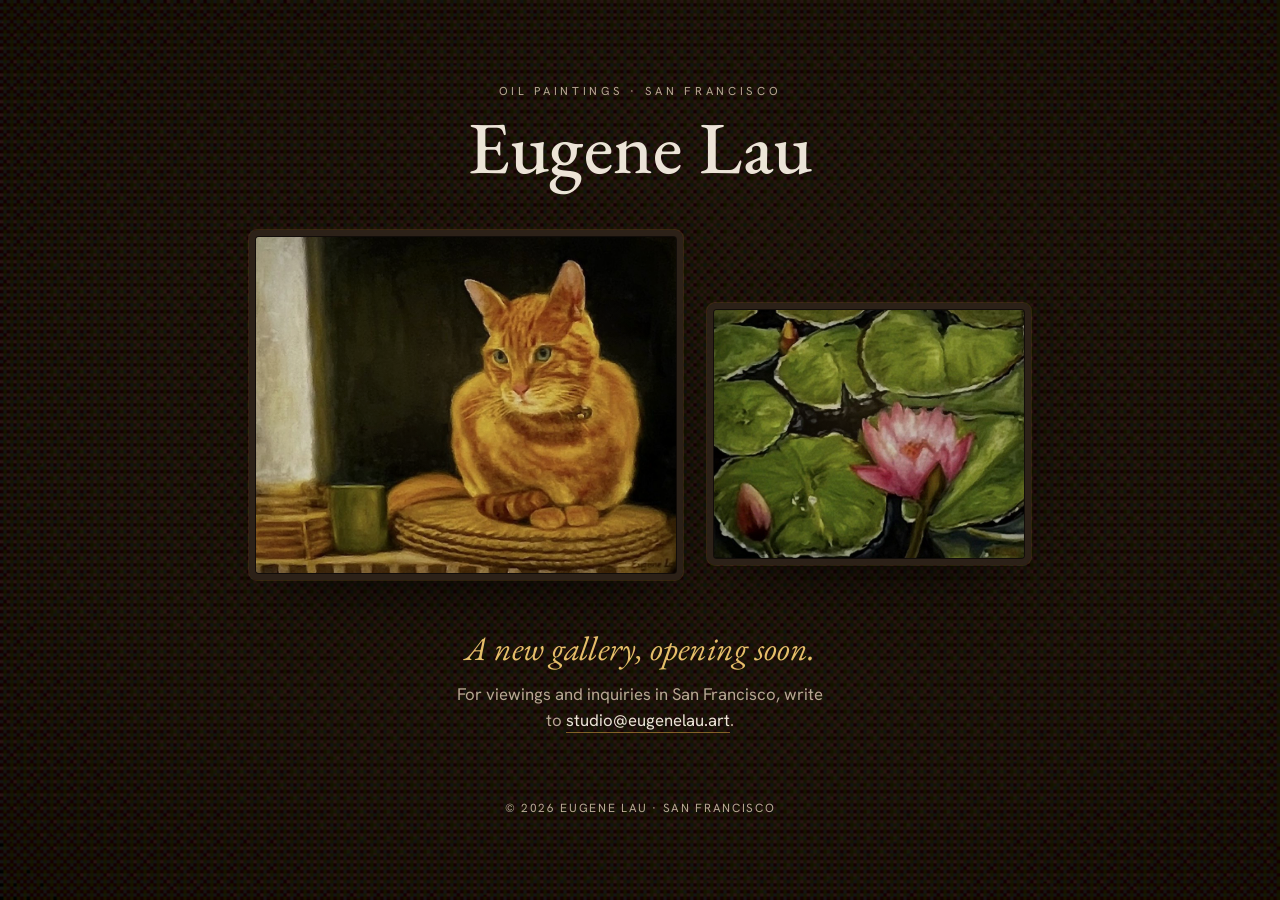
==== index.html @ 607cba22 "Coming soon: reactive dithered atmosphere background + brighter cat" ====
<!DOCTYPE html>
<html lang="en">
<head>
<meta charset="UTF-8" />
<meta name="viewport" content="width=device-width, initial-scale=1.0" />
<title>Eugene Lau — Oil Paintings, San Francisco</title>
<meta name="description" content="Eugene Lau, a painter working in oil in San Francisco. A new gallery, opening soon." />
<meta name="robots" content="index, follow" />
<meta property="og:title" content="Eugene Lau — Oil Paintings, San Francisco" />
<meta property="og:description" content="A new gallery of original oil paintings, opening soon." />
<meta property="og:type" content="website" />
<link rel="preconnect" href="https://fonts.googleapis.com" />
<link rel="preconnect" href="https://fonts.gstatic.com" crossorigin />
<link href="https://fonts.googleapis.com/css2?family=EB+Garamond:ital,wght@0,400;0,500;1,400&family=Hanken+Grotesk:wght@300;400;500&display=swap" rel="stylesheet" />
<style>
  :root{
    --umber:#211913; --surface:#2C2118; --parchment:#ECE4D7; --taupe:#B7A793;
    --amber:#D8A441; --amber-soft:#E6BE6A;
    --ff-display:"EB Garamond",Georgia,serif;
    --ff-body:"Hanken Grotesk",system-ui,-apple-system,"Segoe UI",sans-serif;
    --ease:cubic-bezier(0.22,0.61,0.36,1);
  }
  *{box-sizing:border-box;margin:0;padding:0}
  html{-webkit-text-size-adjust:100%}
  body{
    font-family:var(--ff-body); color:var(--parchment);
    background:var(--umber); min-height:100vh; min-height:100svh;
    display:flex; flex-direction:column; align-items:center; justify-content:center;
    text-align:center; padding:clamp(2rem,6vw,5rem) clamp(1.25rem,5vw,3rem);
    position:relative; overflow-x:hidden; line-height:1.5;
  }
  /* warm lamplight wash */
  body::before{
    content:""; position:fixed; inset:0; z-index:0; pointer-events:none;
    background:
      radial-gradient(120% 80% at 50% 30%, rgba(216,164,65,0.10), rgba(216,164,65,0) 55%),
      radial-gradient(100% 70% at 50% 120%, rgba(0,0,0,0.55), rgba(0,0,0,0) 60%);
  }
  #bg{position:fixed; inset:0; width:100%; height:100%; z-index:0; pointer-events:none; display:block}
  .stage{position:relative; z-index:1; width:100%; max-width:980px;
    display:flex; flex-direction:column; align-items:center; gap:clamp(2.2rem,5vw,3.4rem)}

  .mark{display:flex; flex-direction:column; align-items:center; gap:0.7rem}
  .kicker{font-size:0.72rem; letter-spacing:0.32em; text-transform:uppercase; color:var(--taupe)}
  .name{font-family:var(--ff-display); font-weight:500; line-height:0.98;
    font-size:clamp(2.7rem,7vw,4.6rem); letter-spacing:0.005em; text-wrap:balance}

  .works{display:flex; align-items:center; justify-content:center; gap:clamp(1rem,3.5vw,2.4rem); width:100%}
  figure{margin:0; position:relative; flex:0 1 auto}
  .frame{position:relative; overflow:hidden; border-radius:3px; background:#0d0a07; isolation:isolate;
    box-shadow:0 0 0 1px rgba(0,0,0,.6),0 0 0 7px var(--surface),0 0 0 8px rgba(216,164,65,.14),0 30px 64px -26px rgba(0,0,0,.85)}
  .frame::after{content:""; position:absolute; inset:0; border-radius:inherit; pointer-events:none;
    box-shadow:inset 0 0 90px rgba(0,0,0,.55);
    background:radial-gradient(80% 60% at 50% 38%, rgba(216,164,65,.22), rgba(216,164,65,0) 62%); opacity:.62}
  .frame img{display:block; width:100%; height:100%; object-fit:cover; transform:scale(1.02)}
  .cat .frame{width:min(46vw,420px); aspect-ratio:5/4}
  .lily .frame{width:min(34vw,310px); aspect-ratio:5/4}
  .lily{margin-top:clamp(2rem,5vw,3.6rem)}
  .cat .frame img{object-position:55% 46%}
  .lily .frame img{object-position:50% 50%}

  .message{display:flex; flex-direction:column; align-items:center; gap:0.9rem; max-width:42ch}
  .soon{font-family:var(--ff-display); font-style:italic; font-weight:400; color:var(--amber-soft);
    font-size:clamp(1.45rem,3.4vw,2.1rem); line-height:1.2}
  .note{color:var(--taupe); font-size:clamp(0.95rem,1.6vw,1.05rem)}
  .note a{color:var(--parchment); text-decoration:none; border-bottom:1px solid rgba(216,164,65,.55);
    padding-bottom:1px; transition:color .3s var(--ease),border-color .3s var(--ease)}
  .note a:hover,.note a:focus-visible{color:var(--amber-soft); border-color:var(--amber-soft)}
  .note a:focus-visible{outline:2px solid var(--amber); outline-offset:3px; border-radius:2px}

  footer{position:relative; z-index:1; margin-top:clamp(2.6rem,7vw,4.2rem);
    font-size:0.74rem; letter-spacing:0.14em; text-transform:uppercase; color:var(--taupe); opacity:.8}

  /* entrance — enhancement only; content is visible by default */
  @keyframes rise{from{opacity:0; transform:translateY(18px)} to{opacity:1; transform:none}}
  @keyframes bloom{from{opacity:0; transform:translateY(24px) scale(.985)} to{opacity:1; transform:none}}
  .mark{animation:rise 1s var(--ease) both}
  .cat{animation:bloom 1.15s var(--ease) .15s both}
  .lily{animation:bloom 1.15s var(--ease) .32s both}
  .message{animation:rise 1s var(--ease) .5s both}
  footer{animation:rise 1s var(--ease) .7s both}

  @media (max-width:640px){
    .works{flex-direction:column; gap:1.6rem}
    .cat .frame{width:min(82vw,380px)} .lily .frame{width:min(64vw,300px)} .lily{margin-top:0}
  }
  @media (prefers-reduced-motion:reduce){
    .mark,.cat,.lily,.message,footer{animation:none}
    .frame::after{opacity:.5}
  }
</style>
</head>
<body>
  <canvas id="bg" aria-hidden="true"></canvas>
  <div class="stage">
    <div class="mark">
      <p class="kicker">Oil paintings &middot; San Francisco</p>
      <h1 class="name">Eugene&nbsp;Lau</h1>
    </div>

    <div class="works">
      <figure class="cat">
        <div class="frame">
          <img src="[data-uri]" alt="Afternoon Watch — an orange tabby cat in warm window light against a deep, shadowed interior." width="1040" height="843" />
        </div>
      </figure>
      <figure class="lily">
        <div class="frame">
          <img src="[data-uri]" alt="Still Water — a single pink water lily resting on dark, still water among broad green lily pads." width="1040" height="851" />
        </div>
      </figure>
    </div>

    <div class="message">
      <p class="soon">A new gallery, opening soon.</p>
      <p class="note">For viewings and inquiries in San Francisco, write to <a href="mailto:studio@eugenelau.art">studio@eugenelau.art</a>.</p>
    </div>
  </div>

  <footer>&copy; 2026 Eugene Lau &middot; San Francisco</footer>

  <script id="bgvs" type="x-shader/x-vertex">
attribute vec2 a; void main(){ gl_Position = vec4(a, 0.0, 1.0); }
</script>
  <script id="bgfs" type="x-shader/x-fragment">
precision highp float;
uniform vec2 u_res; uniform float u_time; uniform vec2 u_mouse; uniform float u_mouseOn; uniform float u_reduced;
float hash(vec2 p){ return fract(sin(dot(p, vec2(127.1,311.7)))*43758.5453123); }
float vnoise(vec2 p){ vec2 i=floor(p), f=fract(p); float a=hash(i),b=hash(i+vec2(1.,0.)),c=hash(i+vec2(0.,1.)),d=hash(i+vec2(1.,1.)); vec2 u=f*f*(3.-2.*f); return mix(mix(a,b,u.x),mix(c,d,u.x),u.y); }
float fbm(vec2 p){ float s=0.0, a=0.5; for(int i=0;i<5;i++){ s+=a*vnoise(p); p*=2.0; a*=0.5; } return s; }
float bayer2(vec2 a){ a=floor(a); return fract(a.x*0.5 + a.y*a.y*0.75); }
float bayer4(vec2 a){ return bayer2(0.5*a)*0.25 + bayer2(a); }
float bayer8(vec2 a){ return bayer4(0.5*a)*0.25 + bayer2(a); }
void main(){
  vec2 uv = gl_FragCoord.xy/u_res;
  float asp = u_res.x/u_res.y;
  vec2 p = vec2(uv.x*asp, uv.y);
  float t = u_time*0.025;
  float n = fbm(p*2.3 + vec2(t, -t*0.6))*0.5 + 0.5;
  vec3 umber = vec3(0.118,0.090,0.068);
  vec3 lift  = vec3(0.205,0.150,0.098);
  vec3 col = mix(umber, lift, n*0.55);
  if(u_mouseOn > 0.5){
    float d = distance(p, vec2(u_mouse.x*asp, u_mouse.y));
    float g = exp(-d*d/0.05)*(1.0-u_reduced);
    col += vec3(0.95,0.66,0.28)*g*0.14;
  }
  float vig = smoothstep(1.3, 0.25, distance(uv, vec2(0.5)));
  col *= mix(0.6, 1.0, vig);
  float dith = bayer8(gl_FragCoord.xy*0.5);
  float levels = 12.0;
  col = floor(col*levels + (dith-0.5))/levels;
  gl_FragColor = vec4(max(col,0.0), 1.0);
}
</script>
  <script>
  (function(){
    var cv=document.getElementById('bg'); if(!cv) return;
    var gl=cv.getContext('webgl')||cv.getContext('experimental-webgl'); if(!gl) return;
    var reduced = window.matchMedia && window.matchMedia('(prefers-reduced-motion: reduce)').matches;
    function sh(t,s){ var x=gl.createShader(t); gl.shaderSource(x,s); gl.compileShader(x); if(!gl.getShaderParameter(x,gl.COMPILE_STATUS)) console.error(gl.getShaderInfoLog(x)); return x; }
    var pr=gl.createProgram();
    gl.attachShader(pr, sh(gl.VERTEX_SHADER, document.getElementById('bgvs').textContent));
    gl.attachShader(pr, sh(gl.FRAGMENT_SHADER, document.getElementById('bgfs').textContent));
    gl.linkProgram(pr);
    if(!gl.getProgramParameter(pr,gl.LINK_STATUS)){ console.error(gl.getProgramInfoLog(pr)); return; }
    gl.useProgram(pr);
    var bf=gl.createBuffer(); gl.bindBuffer(gl.ARRAY_BUFFER,bf);
    gl.bufferData(gl.ARRAY_BUFFER, new Float32Array([-1,-1,3,-1,-1,3]), gl.STATIC_DRAW);
    var la=gl.getAttribLocation(pr,'a'); gl.enableVertexAttribArray(la); gl.vertexAttribPointer(la,2,gl.FLOAT,false,0,0);
    var uRes=gl.getUniformLocation(pr,'u_res'), uTime=gl.getUniformLocation(pr,'u_time'),
        uMouse=gl.getUniformLocation(pr,'u_mouse'), uOn=gl.getUniformLocation(pr,'u_mouseOn'), uRed=gl.getUniformLocation(pr,'u_reduced');
    var mx=0.5,my=0.5,on=0.0;
    if(!reduced){
      window.addEventListener('pointermove', function(e){ mx=e.clientX/window.innerWidth; my=1.0-e.clientY/window.innerHeight; on=1.0; });
      window.addEventListener('touchmove', function(e){ var tt=e.touches[0]; if(tt){ mx=tt.clientX/window.innerWidth; my=1.0-tt.clientY/window.innerHeight; on=1.0; } }, {passive:true});
    }
    var SCALE=0.6;
    function resize(){ cv.width=Math.max(2,Math.floor(window.innerWidth*SCALE)); cv.height=Math.max(2,Math.floor(window.innerHeight*SCALE)); gl.viewport(0,0,cv.width,cv.height); if(reduced) draw(performance.now()); }
    window.addEventListener('resize', resize);
    var t0=performance.now(), running=false;
    function draw(now){ gl.uniform2f(uRes,cv.width,cv.height); gl.uniform1f(uTime,(now-t0)/1000.0); gl.uniform2f(uMouse,mx,my); gl.uniform1f(uOn,on); gl.uniform1f(uRed,reduced?1.0:0.0); gl.drawArrays(gl.TRIANGLES,0,3); }
    function loop(now){ if(document.hidden){ running=false; return; } draw(now); requestAnimationFrame(loop); }
    function start(){ if(running||reduced) return; running=true; requestAnimationFrame(loop); }
    document.addEventListener('visibilitychange', function(){ if(!document.hidden) start(); });
    resize();
    if(reduced) draw(performance.now()); else start();
  })();
  </script>
</body>
</html>
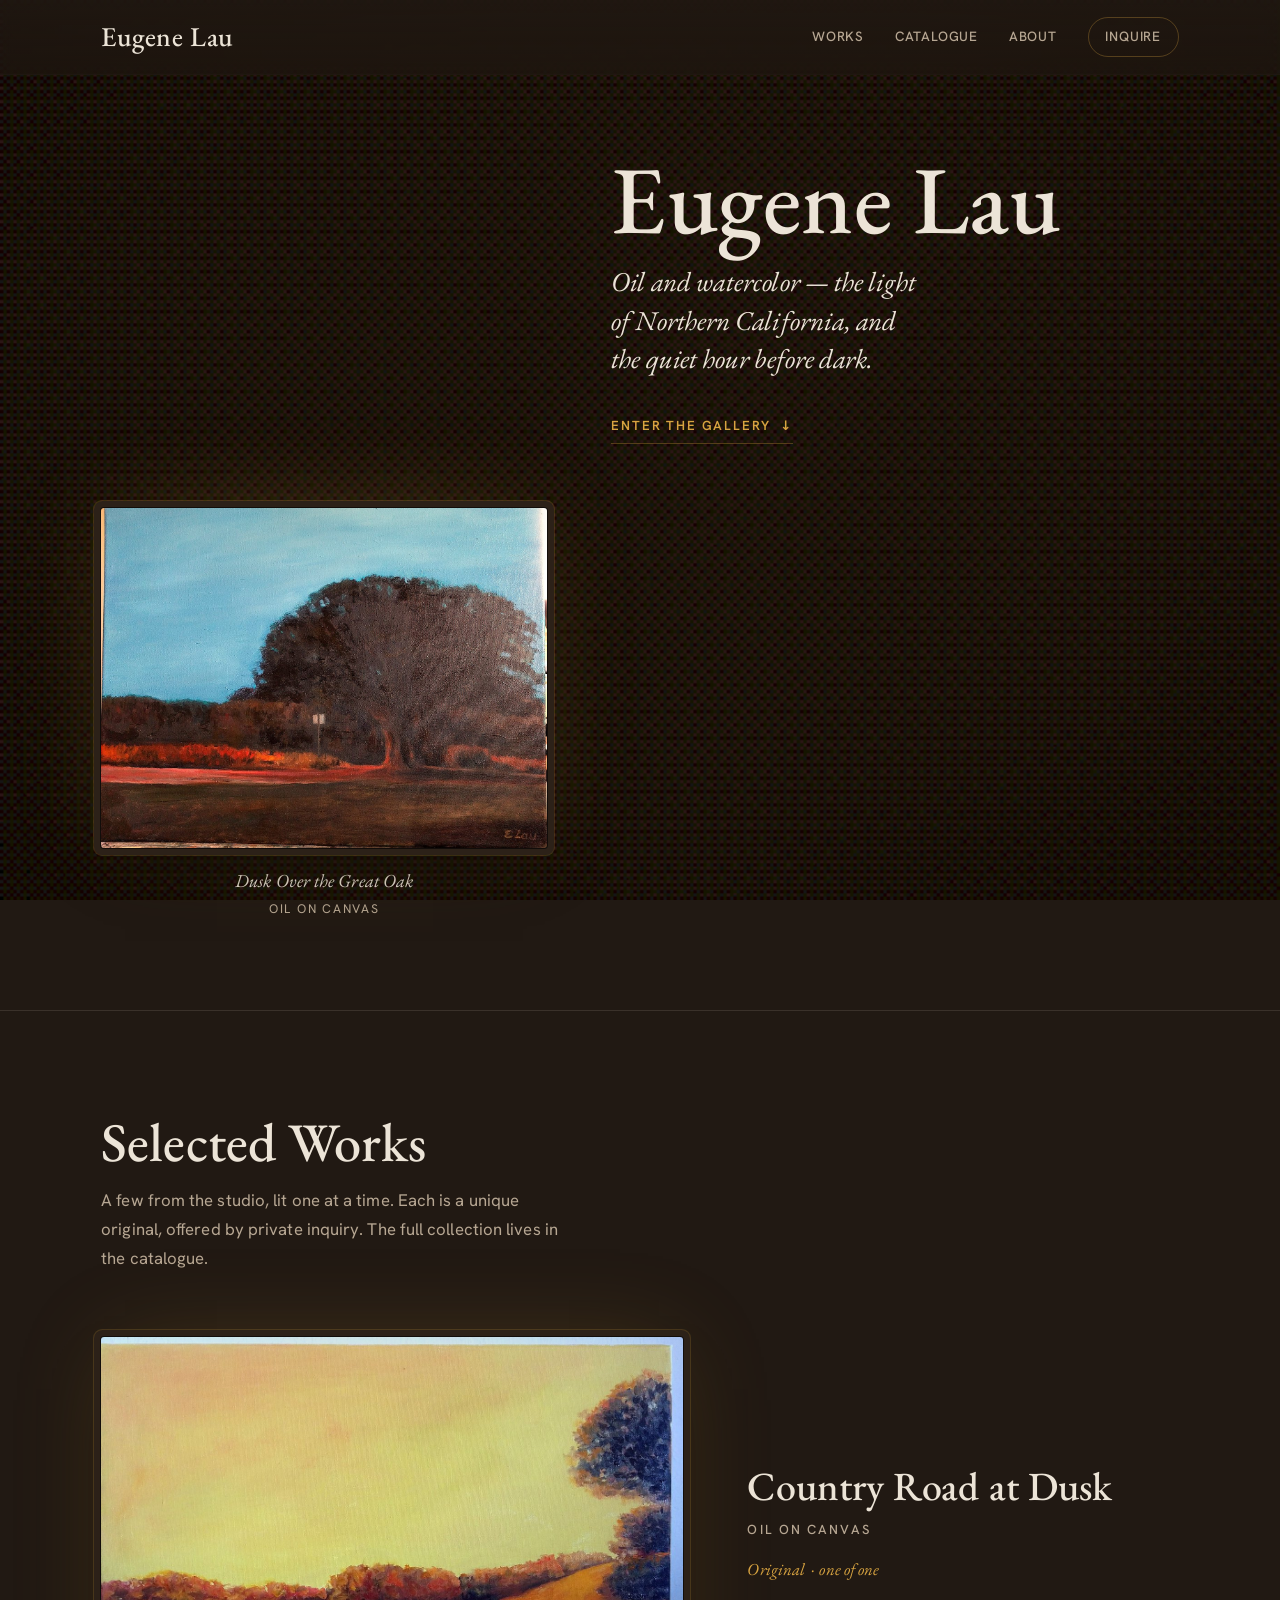
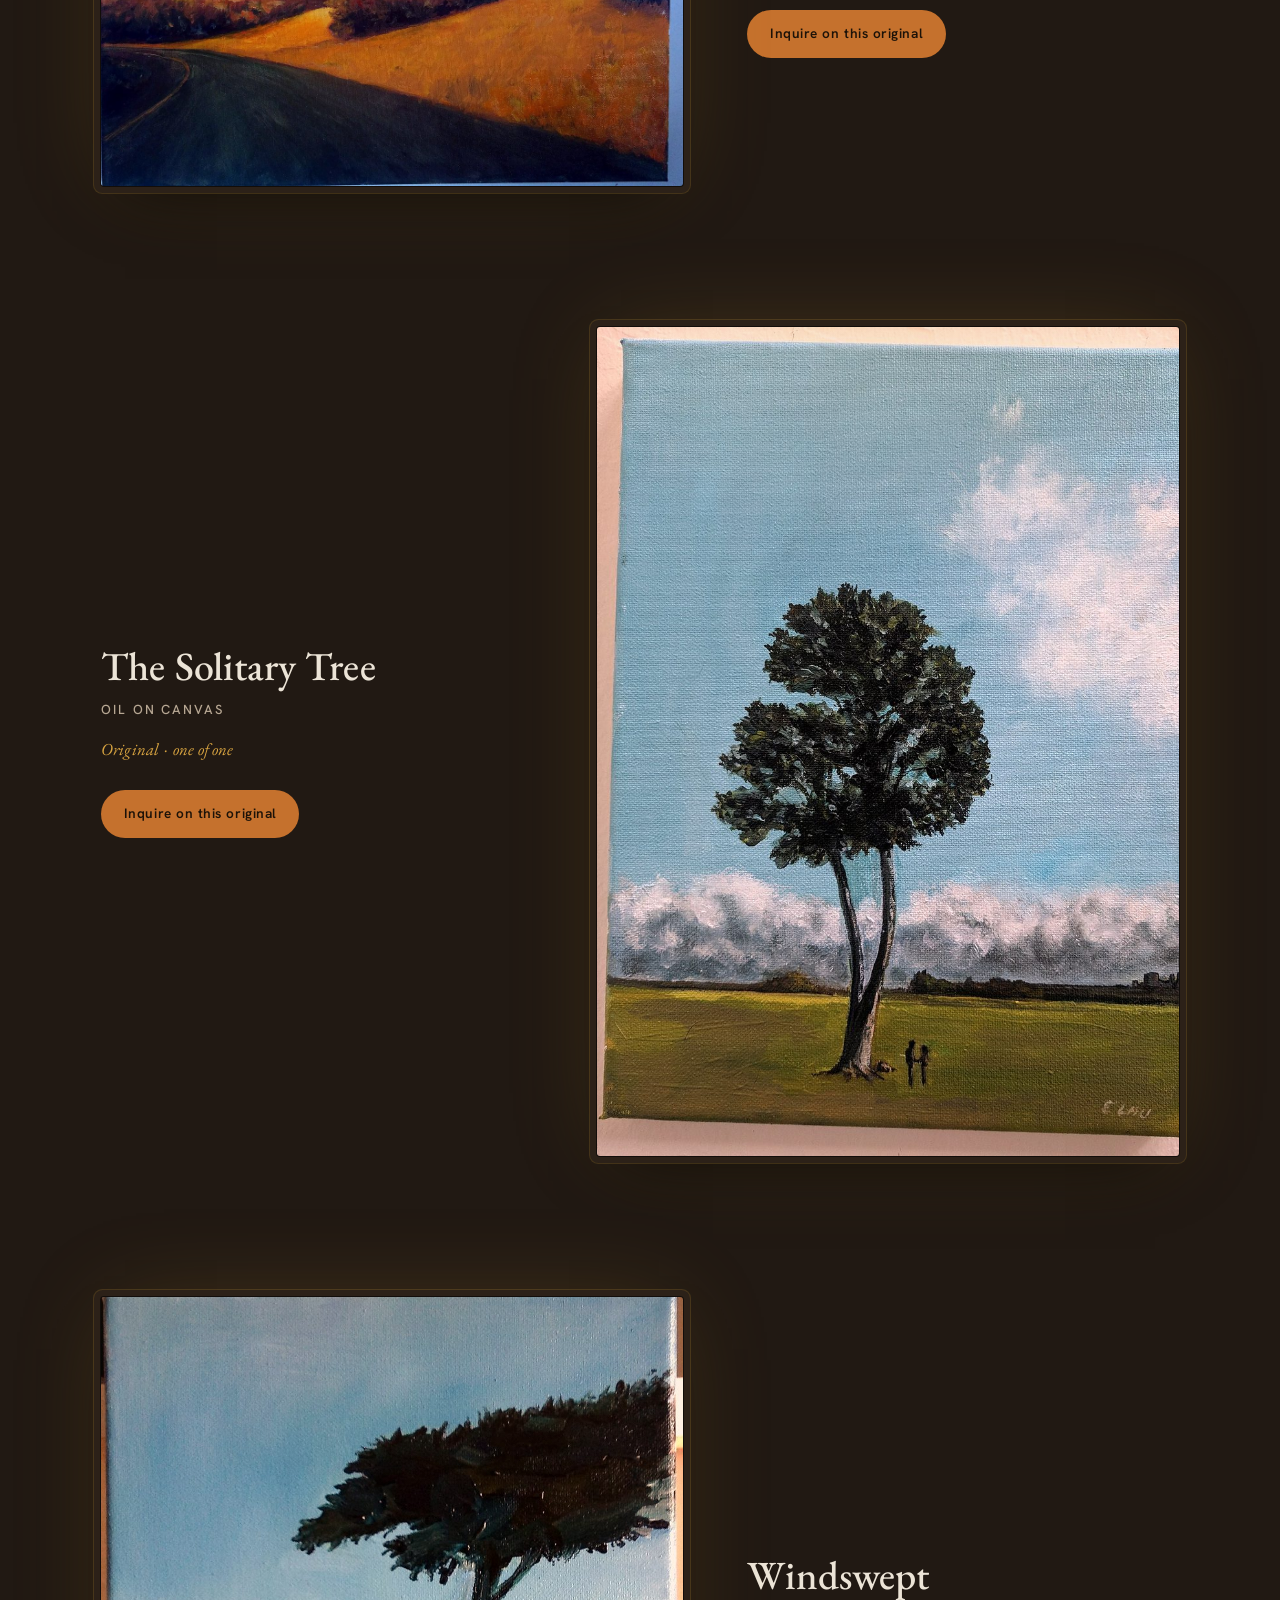
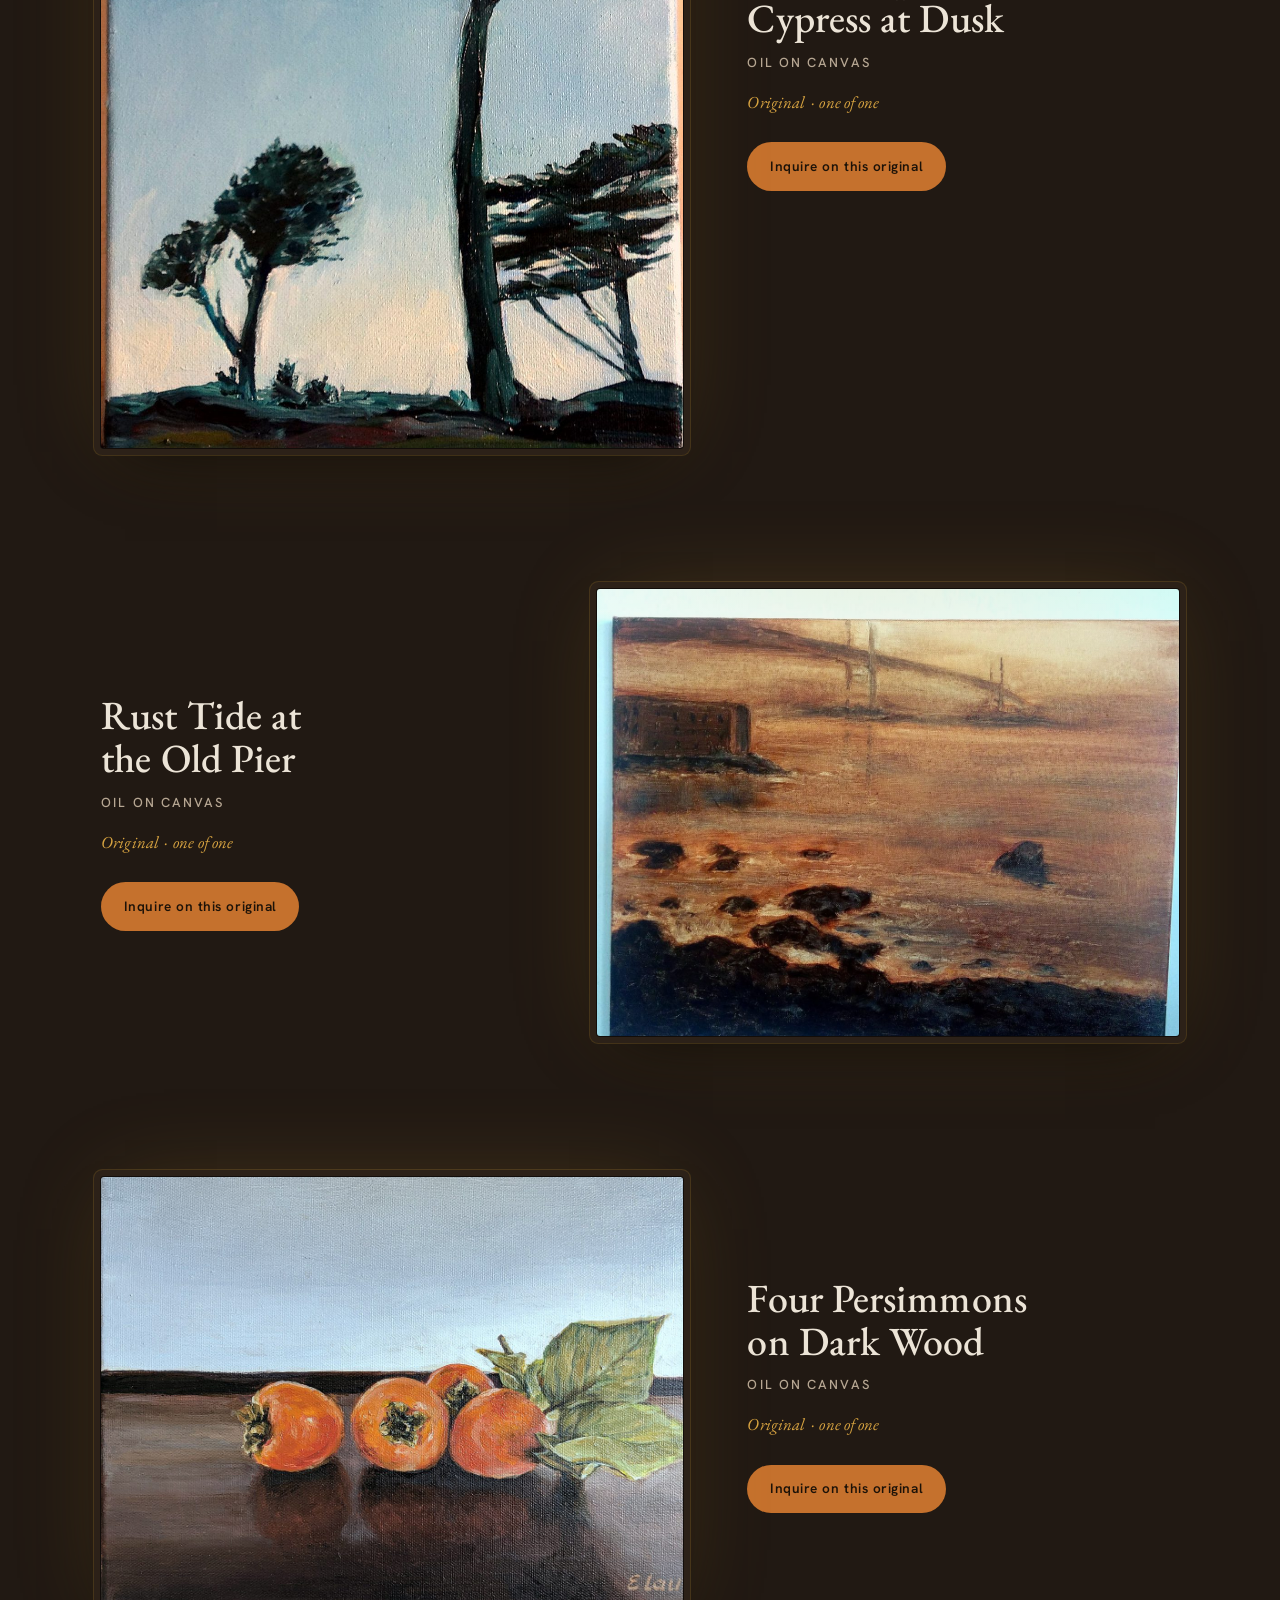
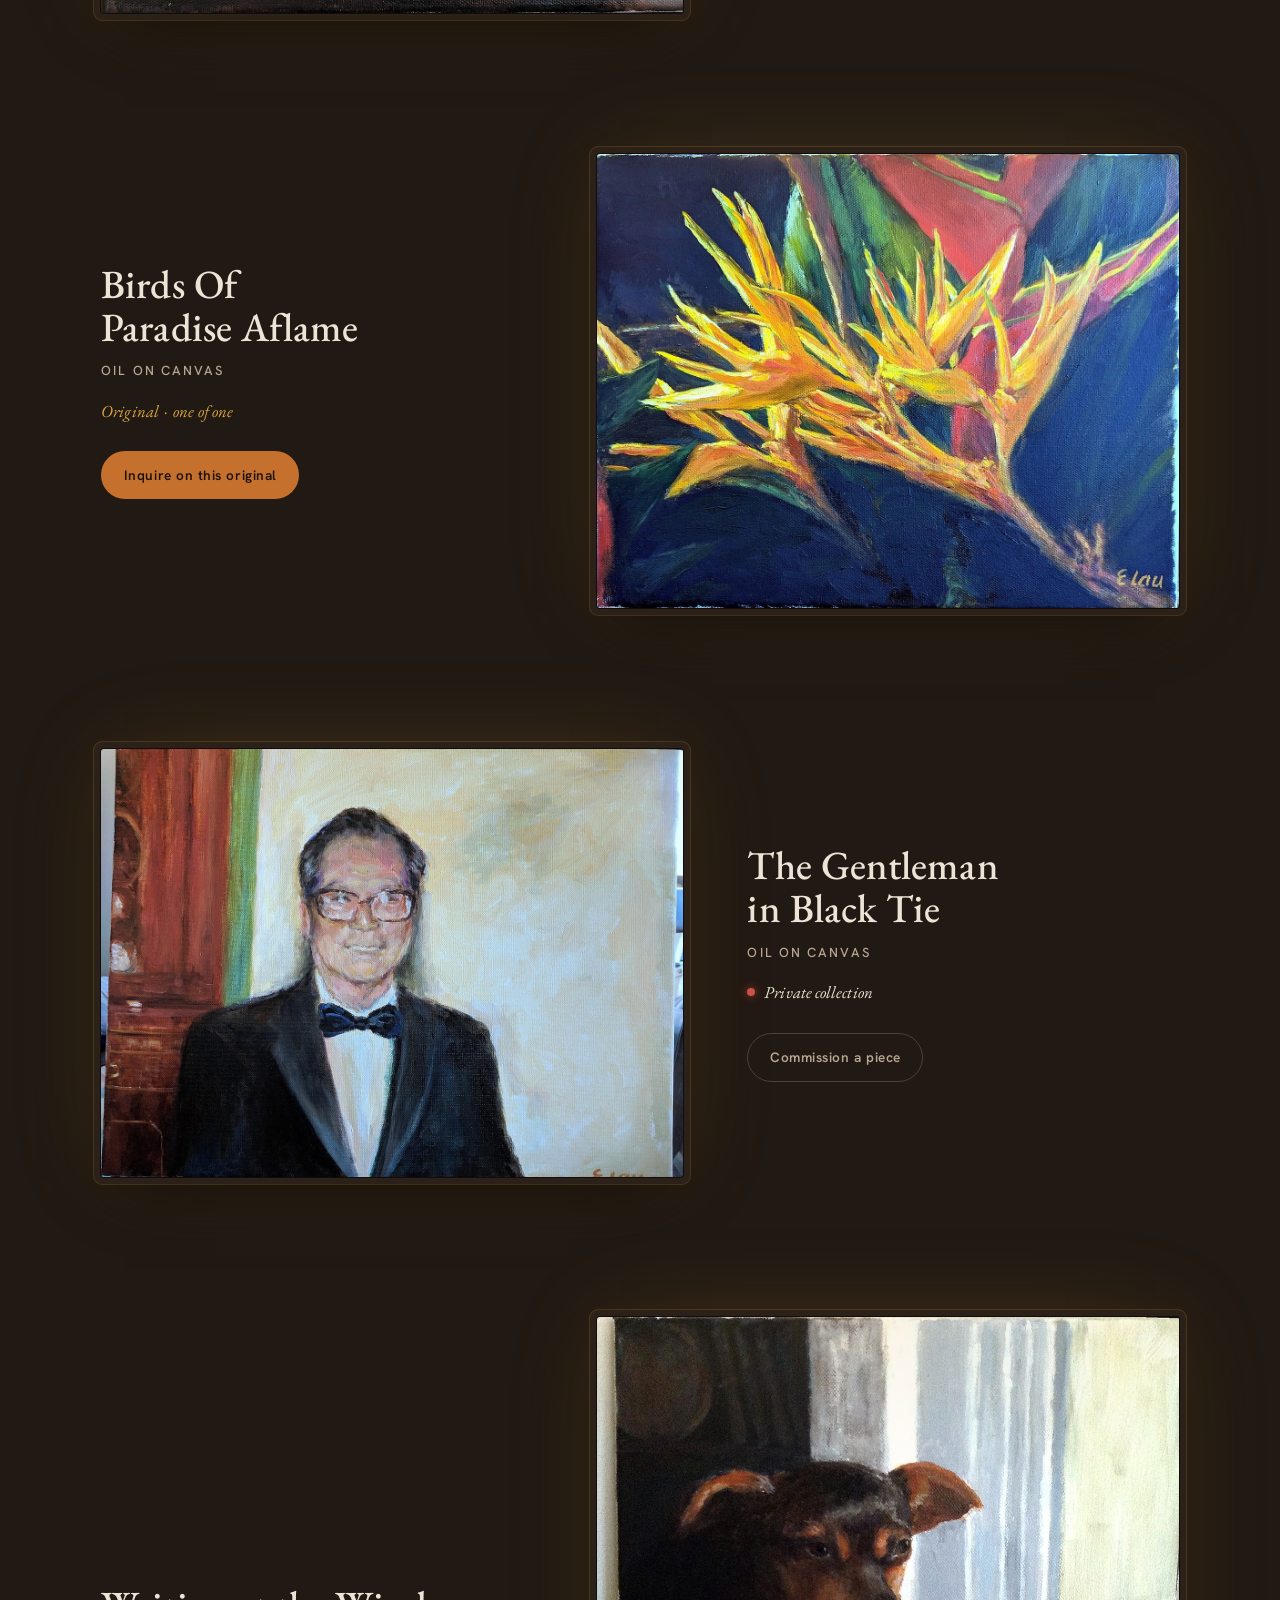
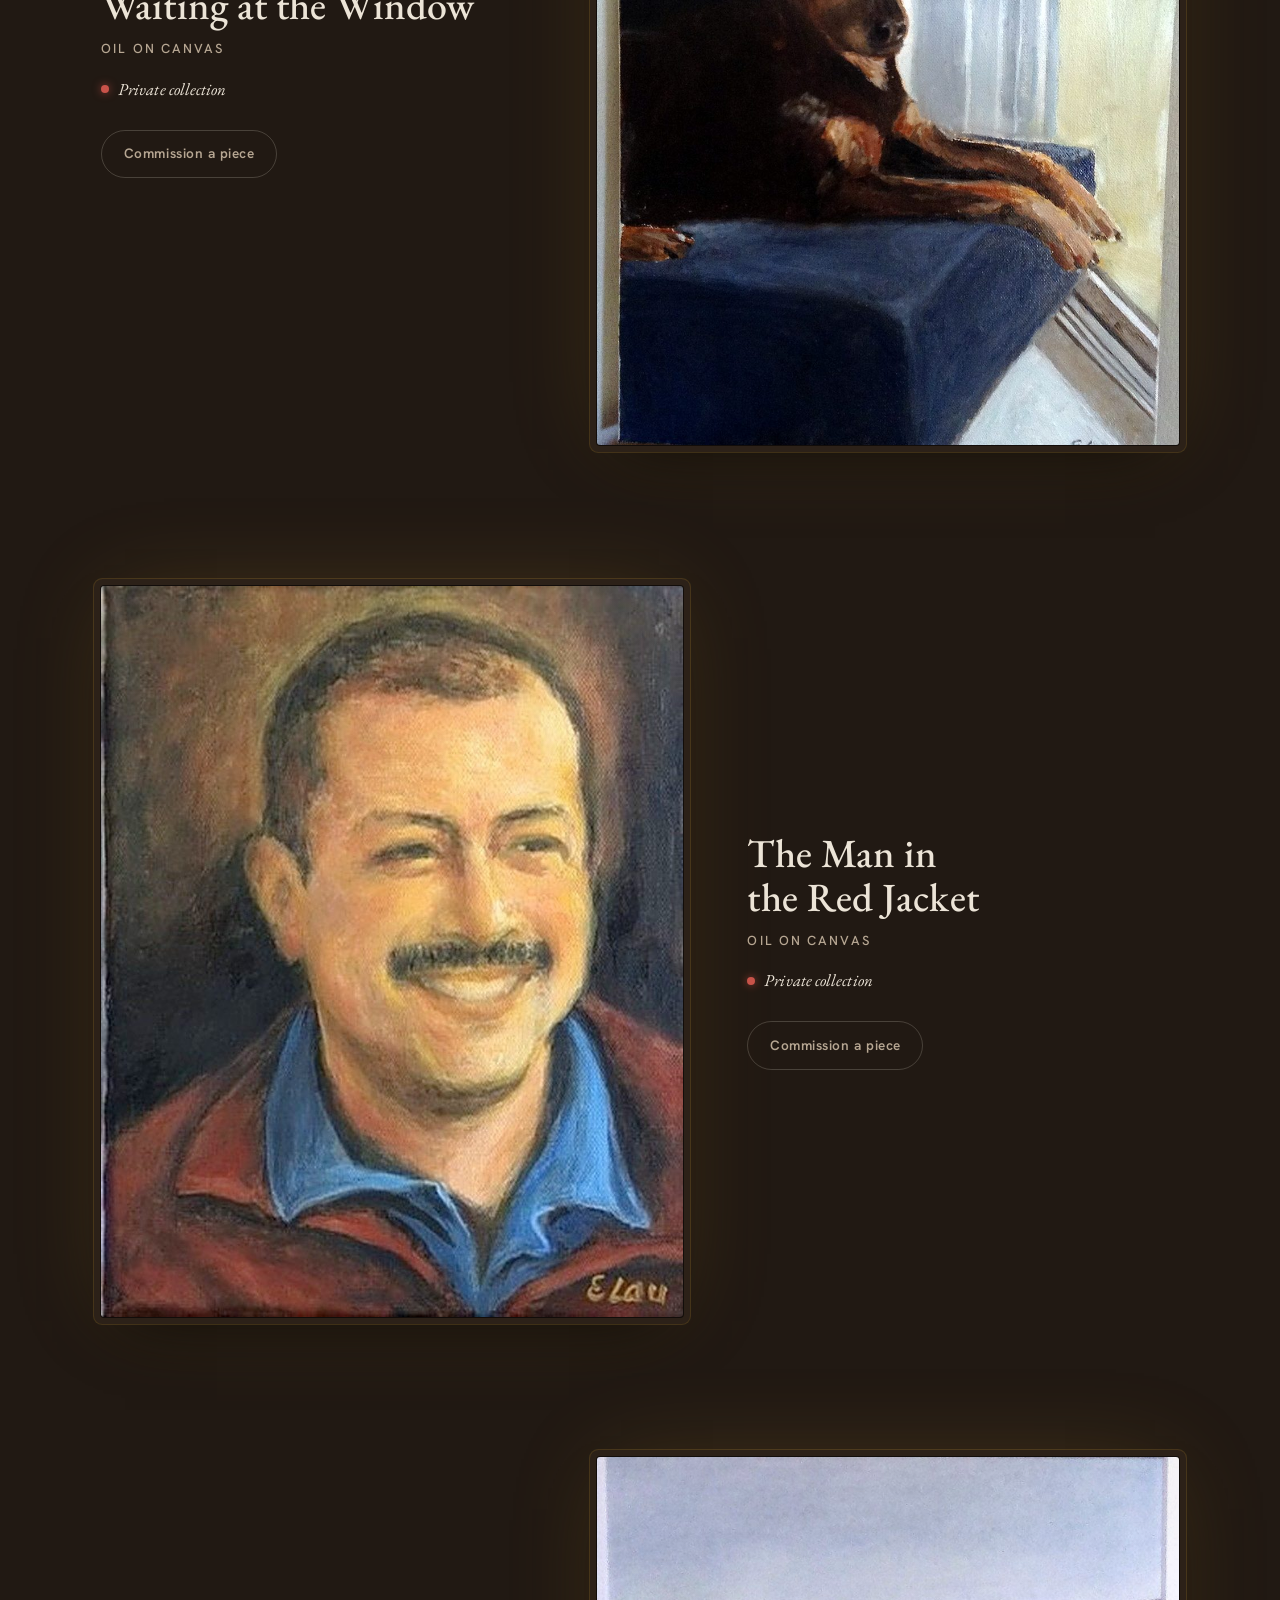
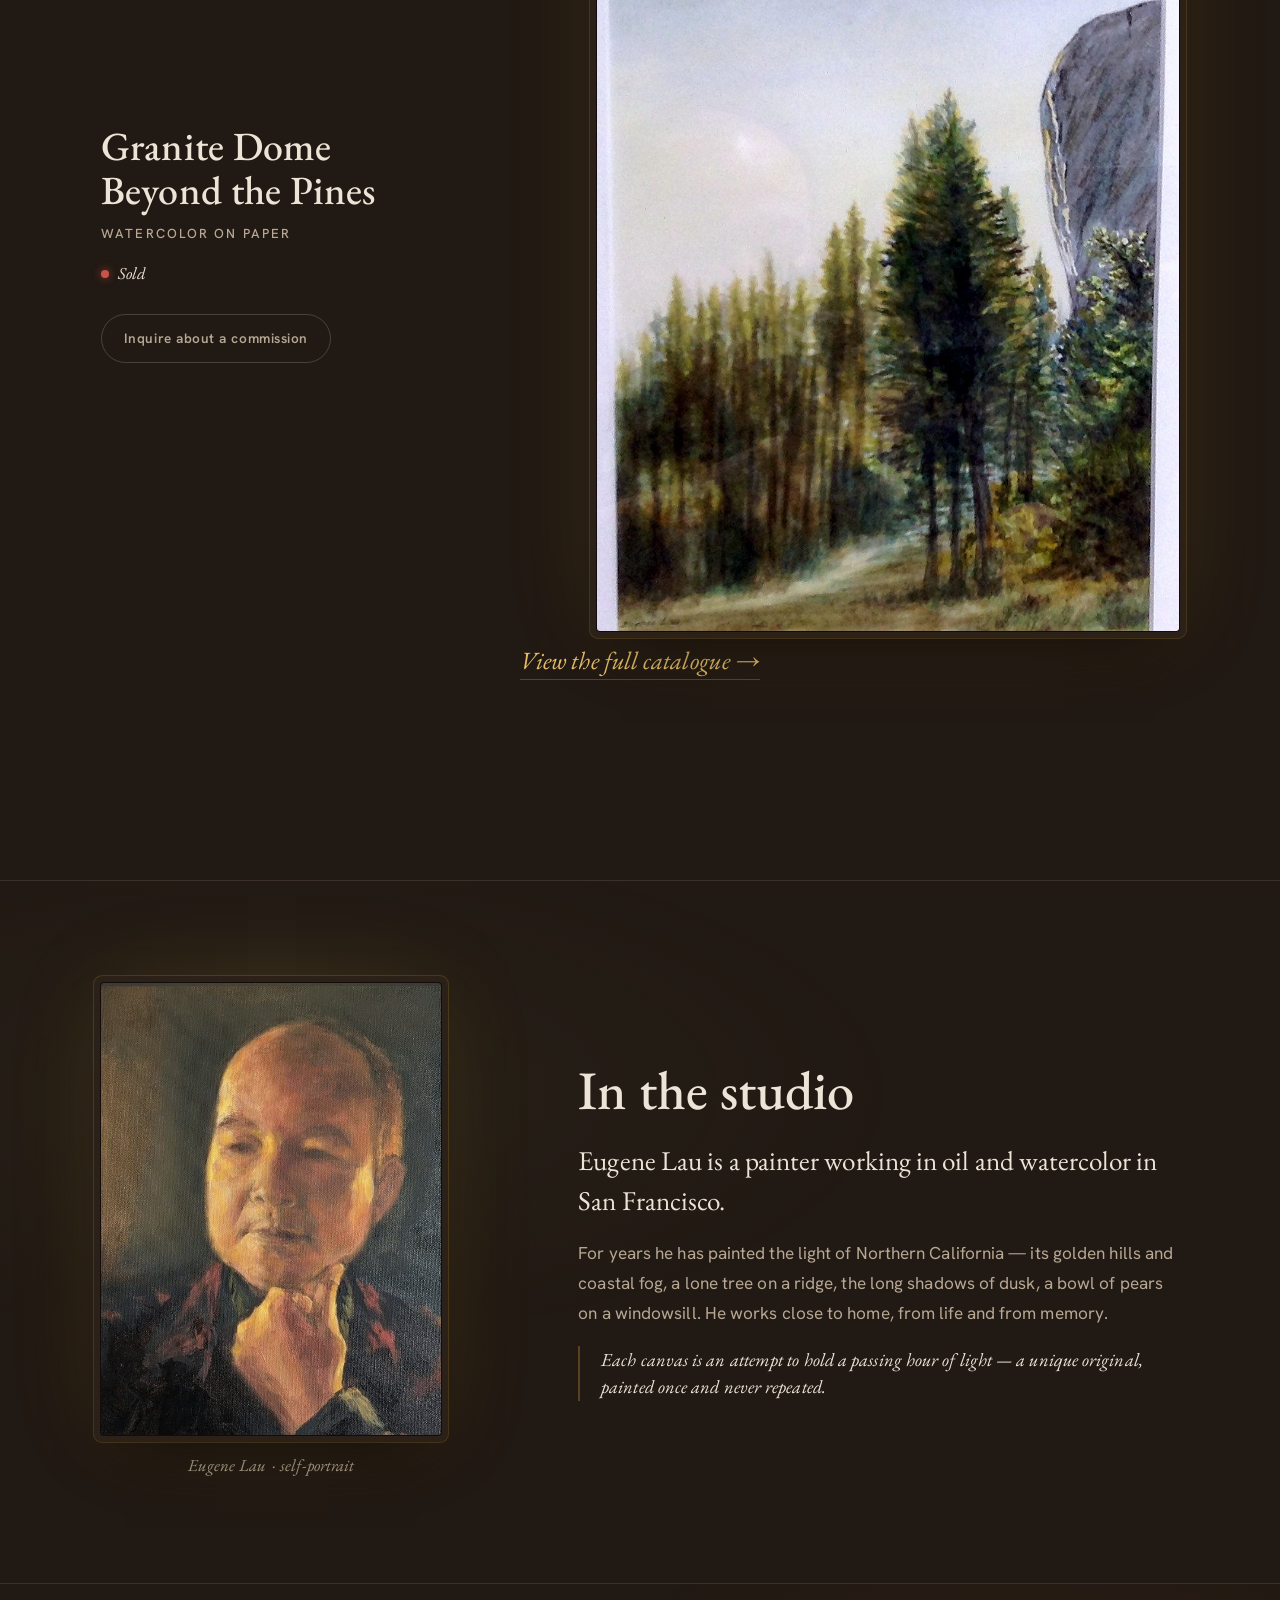
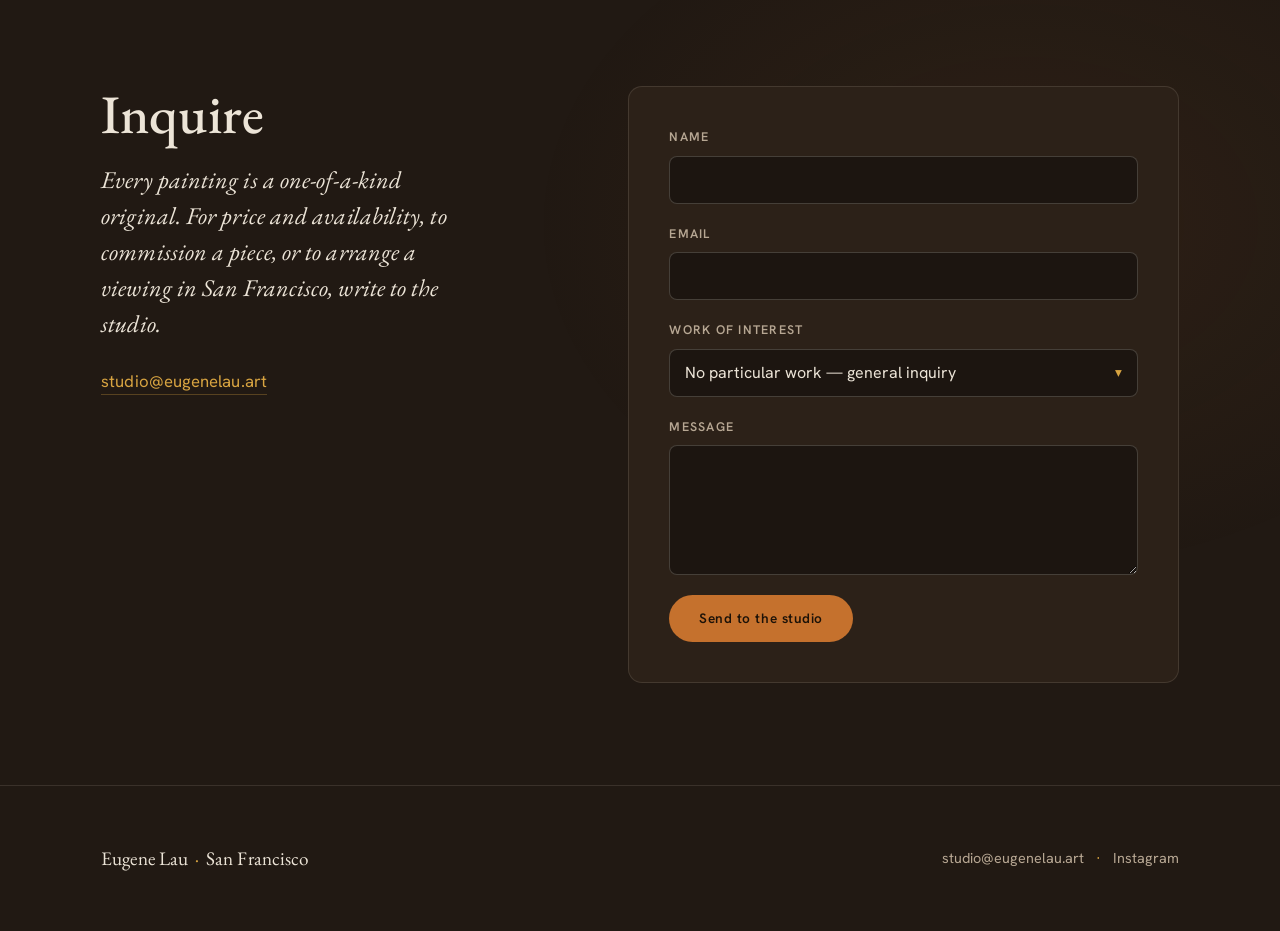
==== commit 249eef19: "Launch: replace coming-soon with full gallery preview - Lamplight portfolio homepage + 75-work catal" ====
--- a/index.html
+++ b/index.html
@@ -4,125 +4,258 @@
 <meta charset="UTF-8" />
 <meta name="viewport" content="width=device-width, initial-scale=1.0" />
 <title>Eugene Lau — Oil Paintings, San Francisco</title>
-<meta name="description" content="Eugene Lau, a painter working in oil in San Francisco. A new gallery, opening soon." />
-<meta name="robots" content="index, follow" />
-<meta property="og:title" content="Eugene Lau — Oil Paintings, San Francisco" />
-<meta property="og:description" content="A new gallery of original oil paintings, opening soon." />
-<meta property="og:type" content="website" />
+<meta name="description" content="Eugene Lau is a painter working in oil and watercolor in San Francisco. Landscapes of Northern California light, and the quiet hour of dusk." />
 <link rel="preconnect" href="https://fonts.googleapis.com" />
 <link rel="preconnect" href="https://fonts.gstatic.com" crossorigin />
-<link href="https://fonts.googleapis.com/css2?family=EB+Garamond:ital,wght@0,400;0,500;1,400&family=Hanken+Grotesk:wght@300;400;500&display=swap" rel="stylesheet" />
-<style>
-  :root{
-    --umber:#211913; --surface:#2C2118; --parchment:#ECE4D7; --taupe:#B7A793;
-    --amber:#D8A441; --amber-soft:#E6BE6A;
-    --ff-display:"EB Garamond",Georgia,serif;
-    --ff-body:"Hanken Grotesk",system-ui,-apple-system,"Segoe UI",sans-serif;
-    --ease:cubic-bezier(0.22,0.61,0.36,1);
-  }
-  *{box-sizing:border-box;margin:0;padding:0}
-  html{-webkit-text-size-adjust:100%}
-  body{
-    font-family:var(--ff-body); color:var(--parchment);
-    background:var(--umber); min-height:100vh; min-height:100svh;
-    display:flex; flex-direction:column; align-items:center; justify-content:center;
-    text-align:center; padding:clamp(2rem,6vw,5rem) clamp(1.25rem,5vw,3rem);
-    position:relative; overflow-x:hidden; line-height:1.5;
-  }
-  /* warm lamplight wash */
-  body::before{
-    content:""; position:fixed; inset:0; z-index:0; pointer-events:none;
-    background:
-      radial-gradient(120% 80% at 50% 30%, rgba(216,164,65,0.10), rgba(216,164,65,0) 55%),
-      radial-gradient(100% 70% at 50% 120%, rgba(0,0,0,0.55), rgba(0,0,0,0) 60%);
-  }
-  #bg{position:fixed; inset:0; width:100%; height:100%; z-index:0; pointer-events:none; display:block}
-  .stage{position:relative; z-index:1; width:100%; max-width:980px;
-    display:flex; flex-direction:column; align-items:center; gap:clamp(2.2rem,5vw,3.4rem)}
-
-  .mark{display:flex; flex-direction:column; align-items:center; gap:0.7rem}
-  .kicker{font-size:0.72rem; letter-spacing:0.32em; text-transform:uppercase; color:var(--taupe)}
-  .name{font-family:var(--ff-display); font-weight:500; line-height:0.98;
-    font-size:clamp(2.7rem,7vw,4.6rem); letter-spacing:0.005em; text-wrap:balance}
-
-  .works{display:flex; align-items:center; justify-content:center; gap:clamp(1rem,3.5vw,2.4rem); width:100%}
-  figure{margin:0; position:relative; flex:0 1 auto}
-  .frame{position:relative; overflow:hidden; border-radius:3px; background:#0d0a07; isolation:isolate;
-    box-shadow:0 0 0 1px rgba(0,0,0,.6),0 0 0 7px var(--surface),0 0 0 8px rgba(216,164,65,.14),0 30px 64px -26px rgba(0,0,0,.85)}
-  .frame::after{content:""; position:absolute; inset:0; border-radius:inherit; pointer-events:none;
-    box-shadow:inset 0 0 90px rgba(0,0,0,.55);
-    background:radial-gradient(80% 60% at 50% 38%, rgba(216,164,65,.22), rgba(216,164,65,0) 62%); opacity:.62}
-  .frame img{display:block; width:100%; height:100%; object-fit:cover; transform:scale(1.02)}
-  .cat .frame{width:min(46vw,420px); aspect-ratio:5/4}
-  .lily .frame{width:min(34vw,310px); aspect-ratio:5/4}
-  .lily{margin-top:clamp(2rem,5vw,3.6rem)}
-  .cat .frame img{object-position:55% 46%}
-  .lily .frame img{object-position:50% 50%}
-
-  .message{display:flex; flex-direction:column; align-items:center; gap:0.9rem; max-width:42ch}
-  .soon{font-family:var(--ff-display); font-style:italic; font-weight:400; color:var(--amber-soft);
-    font-size:clamp(1.45rem,3.4vw,2.1rem); line-height:1.2}
-  .note{color:var(--taupe); font-size:clamp(0.95rem,1.6vw,1.05rem)}
-  .note a{color:var(--parchment); text-decoration:none; border-bottom:1px solid rgba(216,164,65,.55);
-    padding-bottom:1px; transition:color .3s var(--ease),border-color .3s var(--ease)}
-  .note a:hover,.note a:focus-visible{color:var(--amber-soft); border-color:var(--amber-soft)}
-  .note a:focus-visible{outline:2px solid var(--amber); outline-offset:3px; border-radius:2px}
-
-  footer{position:relative; z-index:1; margin-top:clamp(2.6rem,7vw,4.2rem);
-    font-size:0.74rem; letter-spacing:0.14em; text-transform:uppercase; color:var(--taupe); opacity:.8}
-
-  /* entrance — enhancement only; content is visible by default */
-  @keyframes rise{from{opacity:0; transform:translateY(18px)} to{opacity:1; transform:none}}
-  @keyframes bloom{from{opacity:0; transform:translateY(24px) scale(.985)} to{opacity:1; transform:none}}
-  .mark{animation:rise 1s var(--ease) both}
-  .cat{animation:bloom 1.15s var(--ease) .15s both}
-  .lily{animation:bloom 1.15s var(--ease) .32s both}
-  .message{animation:rise 1s var(--ease) .5s both}
-  footer{animation:rise 1s var(--ease) .7s both}
-
-  @media (max-width:640px){
-    .works{flex-direction:column; gap:1.6rem}
-    .cat .frame{width:min(82vw,380px)} .lily .frame{width:min(64vw,300px)} .lily{margin-top:0}
-  }
-  @media (prefers-reduced-motion:reduce){
-    .mark,.cat,.lily,.message,footer{animation:none}
-    .frame::after{opacity:.5}
-  }
-</style>
+<link href="https://fonts.googleapis.com/css2?family=EB+Garamond:ital,wght@0,400;0,500;0,600;1,400;1,500&family=Hanken+Grotesk:wght@300;400;500;600&display=swap" rel="stylesheet" />
+<script>document.documentElement.classList.add('js');</script>
+<link rel="stylesheet" href="styles.css" />
 </head>
 <body>
-  <canvas id="bg" aria-hidden="true"></canvas>
-  <div class="stage">
-    <div class="mark">
-      <p class="kicker">Oil paintings &middot; San Francisco</p>
-      <h1 class="name">Eugene&nbsp;Lau</h1>
-    </div>
-
-    <div class="works">
-      <figure class="cat">
-        <div class="frame">
-          <img src="[data-uri]" alt="Afternoon Watch — an orange tabby cat in warm window light against a deep, shadowed interior." width="1040" height="843" />
-        </div>
+<canvas id="bg" aria-hidden="true"></canvas>
+
+<a class="skip-link" href="#works">Skip to the works</a>
+
+<header class="site-header" id="top">
+  <div class="header-inner">
+    <a class="wordmark" href="#top" aria-label="Eugene Lau, home">Eugene&nbsp;Lau</a>
+    <nav class="site-nav" aria-label="Primary">
+      <a href="#works">Works</a>
+      <a href="catalogue.html">Catalogue</a>
+      <a href="#about">About</a>
+      <a href="#inquire" class="nav-cta">Inquire</a>
+    </nav>
+  </div>
+</header>
+
+<main>
+
+  <section class="hero" aria-labelledby="hero-name">
+    <div class="hero-room" aria-hidden="true"></div>
+    <figure class="hero-canvas reveal" data-glow>
+      <div class="frame frame--hero frame--exact" style="aspect-ratio:1600/1219">
+        <img src="assets/oil-17.jpg" alt="A massive silhouetted oak tree spreads against a deep blue twilight sky above a dark field, with a band of glowing rust and orange brush catching the last warm light at the horizon." width="1600" height="1219" />
+      </div>
+      <figcaption class="hero-plate">
+        <span class="plate-title">Dusk Over the Great Oak</span>
+        <span class="plate-meta">Oil on canvas</span>
+      </figcaption>
+    </figure>
+    <div class="hero-copy">
+      <h1 id="hero-name" class="hero-name">Eugene Lau</h1>
+      <p class="hero-tagline">Oil and watercolor &mdash; the light of Northern California, and the quiet hour before dark.</p>
+      <a class="enter-link" href="#works"><span>Enter the gallery</span><span class="enter-arrow" aria-hidden="true">&#8595;</span></a>
+    </div>
+  </section>
+
+  <section class="works" id="works" aria-labelledby="works-heading">
+    <div class="section-head">
+      <h2 id="works-heading" class="section-title">Selected Works</h2>
+      <p class="section-lede">A few from the studio, lit one at a time. Each is a unique original, offered by private inquiry. The full collection lives in the catalogue.</p>
+    </div>
+    <ol class="work-list">
+      <li class="work reveal" data-glow>
+        <figure class="work-figure">
+          <div class="frame frame--exact" style="aspect-ratio:1600/1234">
+            <img src="assets/oil-26.jpg" alt="A dark paved road curves through golden autumn hills under a warm amber sky, with rust-colored shrubs lining the slopes and a single dark tree on the right ridge." loading="lazy" width="1600" height="1234" />
+          </div>
+        </figure>
+        <div class="tombstone">
+          <h3 class="tomb-title">Country Road at Dusk</h3>
+          <p class="tomb-meta">Oil on canvas</p>
+          <p class="tomb-status">Original <span class="dot">&middot;</span> one of one</p>
+          <div class="tomb-actions"><a class="btn btn--inquire" href="#inquire" data-work="Country Road at Dusk">Inquire on this original</a></div>
+        </div>
+      </li>
+      <li class="work reveal" data-glow>
+        <figure class="work-figure">
+          <div class="frame frame--exact" style="aspect-ratio:1124/1600">
+            <img src="assets/oil-42.jpg" alt="A single broad green tree stands alone on a flat green field beneath a blue sky, with a low band of white clouds stretching across the horizon behind it." loading="lazy" width="1124" height="1600" />
+          </div>
+        </figure>
+        <div class="tombstone">
+          <h3 class="tomb-title">The Solitary Tree</h3>
+          <p class="tomb-meta">Oil on canvas</p>
+          <p class="tomb-status">Original <span class="dot">&middot;</span> one of one</p>
+          <div class="tomb-actions"><a class="btn btn--inquire" href="#inquire" data-work="The Solitary Tree">Inquire on this original</a></div>
+        </div>
+      </li>
+      <li class="work reveal" data-glow>
+        <figure class="work-figure">
+          <div class="frame frame--exact" style="aspect-ratio:1239/1600">
+            <img src="assets/oil-63.jpg" alt="Silhouetted dark cypress trees, one tall and several smaller, lean in the wind against a luminous blue twilight sky over a low shadowed ridge." loading="lazy" width="1239" height="1600" />
+          </div>
+        </figure>
+        <div class="tombstone">
+          <h3 class="tomb-title">Windswept Cypress at Dusk</h3>
+          <p class="tomb-meta">Oil on canvas</p>
+          <p class="tomb-status">Original <span class="dot">&middot;</span> one of one</p>
+          <div class="tomb-actions"><a class="btn btn--inquire" href="#inquire" data-work="Windswept Cypress at Dusk">Inquire on this original</a></div>
+        </div>
+      </li>
+      <li class="work reveal" data-glow>
+        <figure class="work-figure">
+          <div class="frame frame--exact" style="aspect-ratio:1600/1227">
+            <img src="assets/oil-24.jpg" alt="A moody monochromatic seascape in warm rust and sepia tones, with dark rocky shoals in the foreground, a low stone structure on the left bank, and faint masts or pilings rising from a hazy distant shore." loading="lazy" width="1600" height="1227" />
+          </div>
+        </figure>
+        <div class="tombstone">
+          <h3 class="tomb-title">Rust Tide at the Old Pier</h3>
+          <p class="tomb-meta">Oil on canvas</p>
+          <p class="tomb-status">Original <span class="dot">&middot;</span> one of one</p>
+          <div class="tomb-actions"><a class="btn btn--inquire" href="#inquire" data-work="Rust Tide at the Old Pier">Inquire on this original</a></div>
+        </div>
+      </li>
+      <li class="work reveal" data-glow>
+        <figure class="work-figure">
+          <div class="frame frame--exact" style="aspect-ratio:1600/1200">
+            <img src="assets/oil-64.jpg" alt="Four ripe orange persimmons with a leafy stem rest in a row on a glossy dark wood table against a pale gray background, their warm reflections glowing on the polished surface." loading="lazy" width="1600" height="1200" />
+          </div>
+        </figure>
+        <div class="tombstone">
+          <h3 class="tomb-title">Four Persimmons on Dark Wood</h3>
+          <p class="tomb-meta">Oil on canvas</p>
+          <p class="tomb-status">Original <span class="dot">&middot;</span> one of one</p>
+          <div class="tomb-actions"><a class="btn btn--inquire" href="#inquire" data-work="Four Persimmons on Dark Wood">Inquire on this original</a></div>
+        </div>
+      </li>
+      <li class="work reveal" data-glow>
+        <figure class="work-figure">
+          <div class="frame frame--exact" style="aspect-ratio:1600/1248">
+            <img src="assets/oil-59.jpg" alt="Vivid orange and yellow bird-of-paradise blooms blaze against dark green foliage and a deep crimson backdrop, their spiky petals catching warm light." loading="lazy" width="1600" height="1248" />
+          </div>
+        </figure>
+        <div class="tombstone">
+          <h3 class="tomb-title">Birds Of Paradise Aflame</h3>
+          <p class="tomb-meta">Oil on canvas</p>
+          <p class="tomb-status">Original <span class="dot">&middot;</span> one of one</p>
+          <div class="tomb-actions"><a class="btn btn--inquire" href="#inquire" data-work="Birds Of Paradise Aflame">Inquire on this original</a></div>
+        </div>
+      </li>
+      <li class="work reveal" data-glow>
+        <figure class="work-figure">
+          <div class="frame frame--exact" style="aspect-ratio:1600/1175">
+            <img src="assets/oil-48.jpg" alt="An oil portrait of a silver-haired elderly man in glasses, wearing a black tuxedo and bow tie, smiling gently before a warm cream wall and a deep red curtain." loading="lazy" width="1600" height="1175" />
+          </div>
+        </figure>
+        <div class="tombstone">
+          <h3 class="tomb-title">The Gentleman in Black Tie</h3>
+          <p class="tomb-meta">Oil on canvas</p>
+          <p class="tomb-status tomb-status--sold">Private collection</p>
+          <div class="tomb-actions"><a class="btn btn--ghost" href="#inquire" data-work="A commission">Commission a piece</a></div>
+        </div>
+      </li>
+      <li class="work reveal" data-glow>
+        <figure class="work-figure">
+          <div class="frame frame--exact" style="aspect-ratio:1281/1600">
+            <img src="assets/oil-62.jpg" alt="A black-and-tan dog rests its paws on a blue cushioned sofa back, gazing wistfully out a bright window with vertical light streaming across the pane." loading="lazy" width="1281" height="1600" />
+          </div>
+        </figure>
+        <div class="tombstone">
+          <h3 class="tomb-title">Waiting at the Window</h3>
+          <p class="tomb-meta">Oil on canvas</p>
+          <p class="tomb-status tomb-status--sold">Private collection</p>
+          <div class="tomb-actions"><a class="btn btn--ghost" href="#inquire" data-work="A commission">Commission a piece</a></div>
+        </div>
+      </li>
+      <li class="work reveal" data-glow>
+        <figure class="work-figure">
+          <div class="frame frame--exact" style="aspect-ratio:720/904">
+            <img src="assets/man-red.jpg" alt="An oil portrait of a smiling, mustached man in a deep red jacket over a blue collared shirt, set against a warm brown background." loading="lazy" width="720" height="904" />
+          </div>
+        </figure>
+        <div class="tombstone">
+          <h3 class="tomb-title">The Man in the Red Jacket</h3>
+          <p class="tomb-meta">Oil on canvas</p>
+          <p class="tomb-status tomb-status--sold">Private collection</p>
+          <div class="tomb-actions"><a class="btn btn--ghost" href="#inquire" data-work="A commission">Commission a piece</a></div>
+        </div>
+      </li>
+      <li class="work reveal" data-glow>
+        <figure class="work-figure">
+          <div class="frame frame--exact" style="aspect-ratio:799/1061">
+            <img src="assets/wc-2.jpg" alt="A watercolor of tall evergreen and golden pines edging a sunlit meadow, with a massive smooth granite dome rising into a soft pale sky behind them." loading="lazy" width="799" height="1061" />
+          </div>
+        </figure>
+        <div class="tombstone">
+          <h3 class="tomb-title">Granite Dome Beyond the Pines</h3>
+          <p class="tomb-meta">Watercolor on paper</p>
+          <p class="tomb-status tomb-status--sold">Sold</p>
+          <div class="tomb-actions"><a class="btn btn--ghost" href="#inquire" data-work="A commission">Inquire about a commission</a></div>
+        </div>
+      </li>
+    </ol>
+    <div class="catalogue-cta">
+      <a href="catalogue.html">View the full catalogue &#8594;</a>
+    </div>
+  </section>
+
+  <section class="about" id="about" aria-labelledby="about-heading">
+    <div class="about-grid">
+      <figure class="portrait-frame reveal" data-glow>
+        <div class="frame frame--portrait frame--portrait-photo">
+          <img src="assets/portrait.jpg" alt="Self-portrait of the painter Eugene Lau in warm interior light, one hand resting at his chin." width="573" height="762" loading="lazy" />
+        </div>
+        <figcaption class="portrait-caption">Eugene Lau <span class="dot">&middot;</span> self-portrait</figcaption>
       </figure>
-      <figure class="lily">
-        <div class="frame">
-          <img src="[data-uri]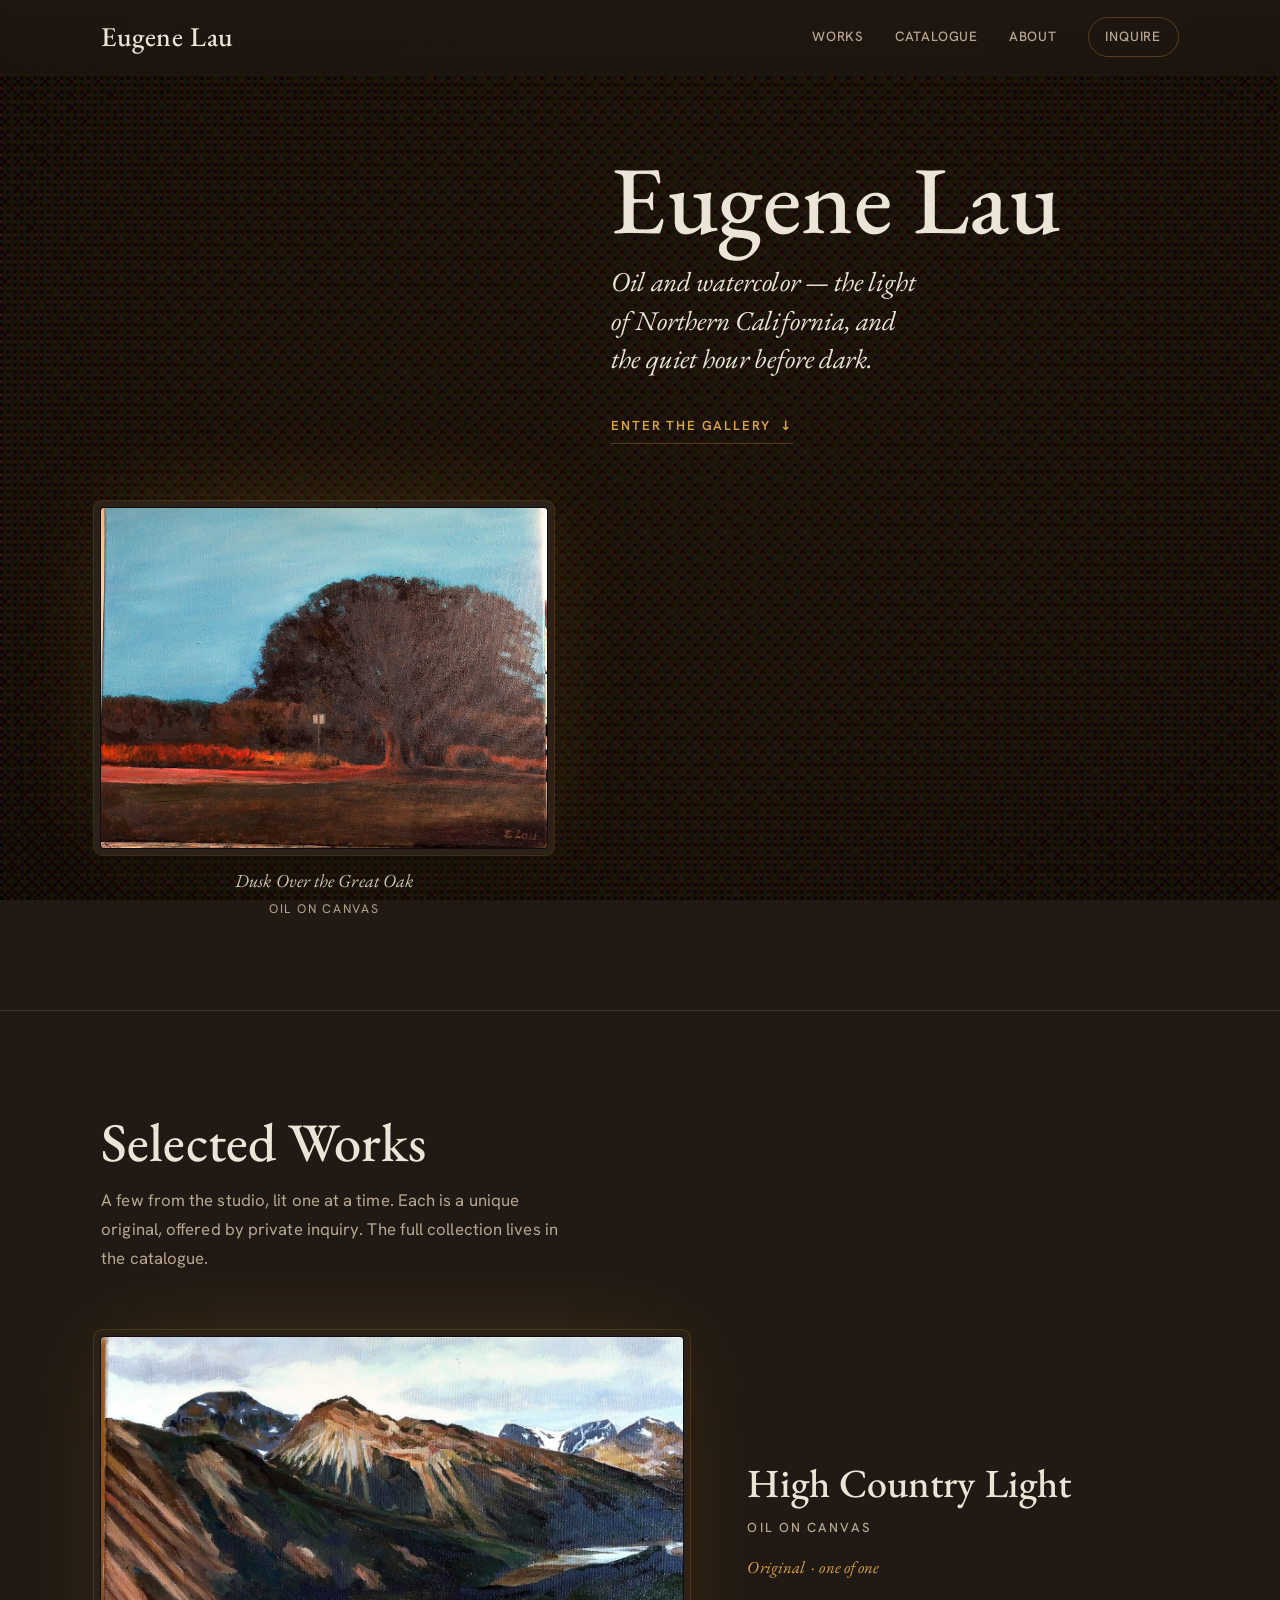
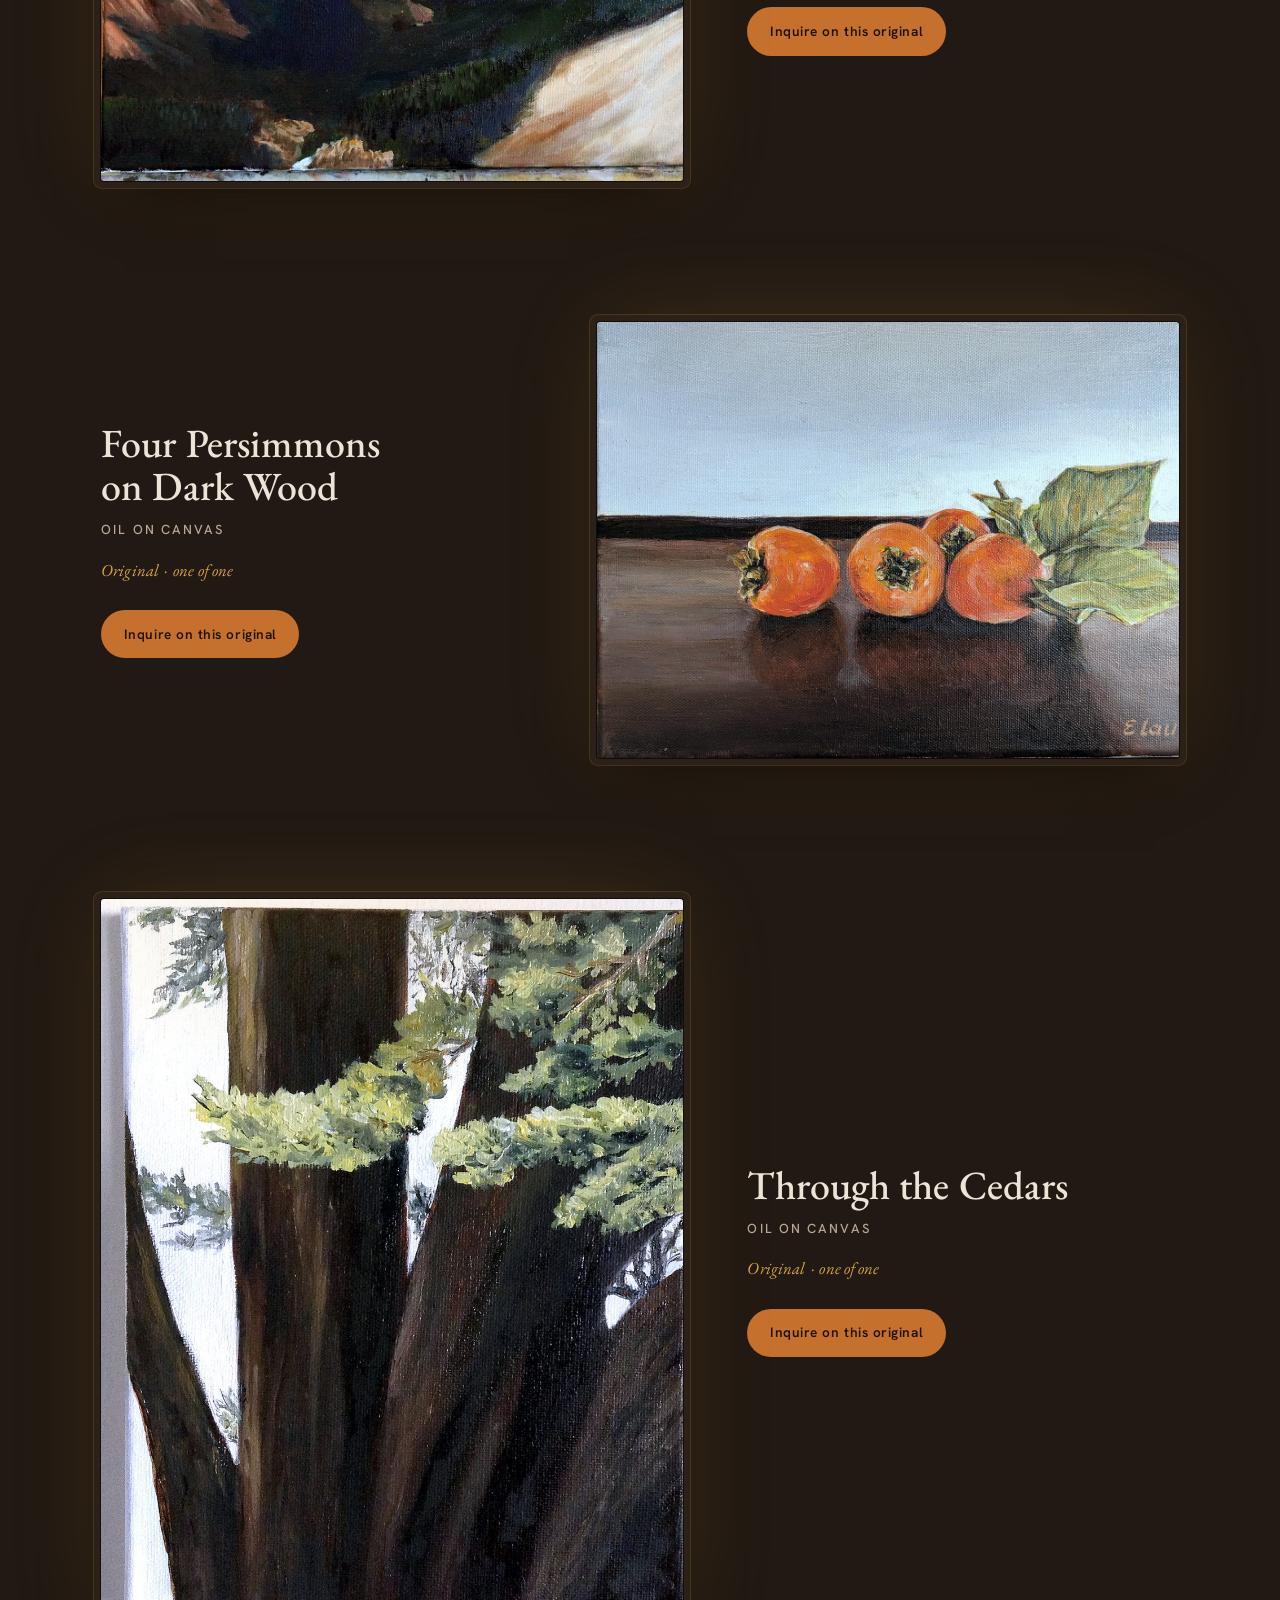
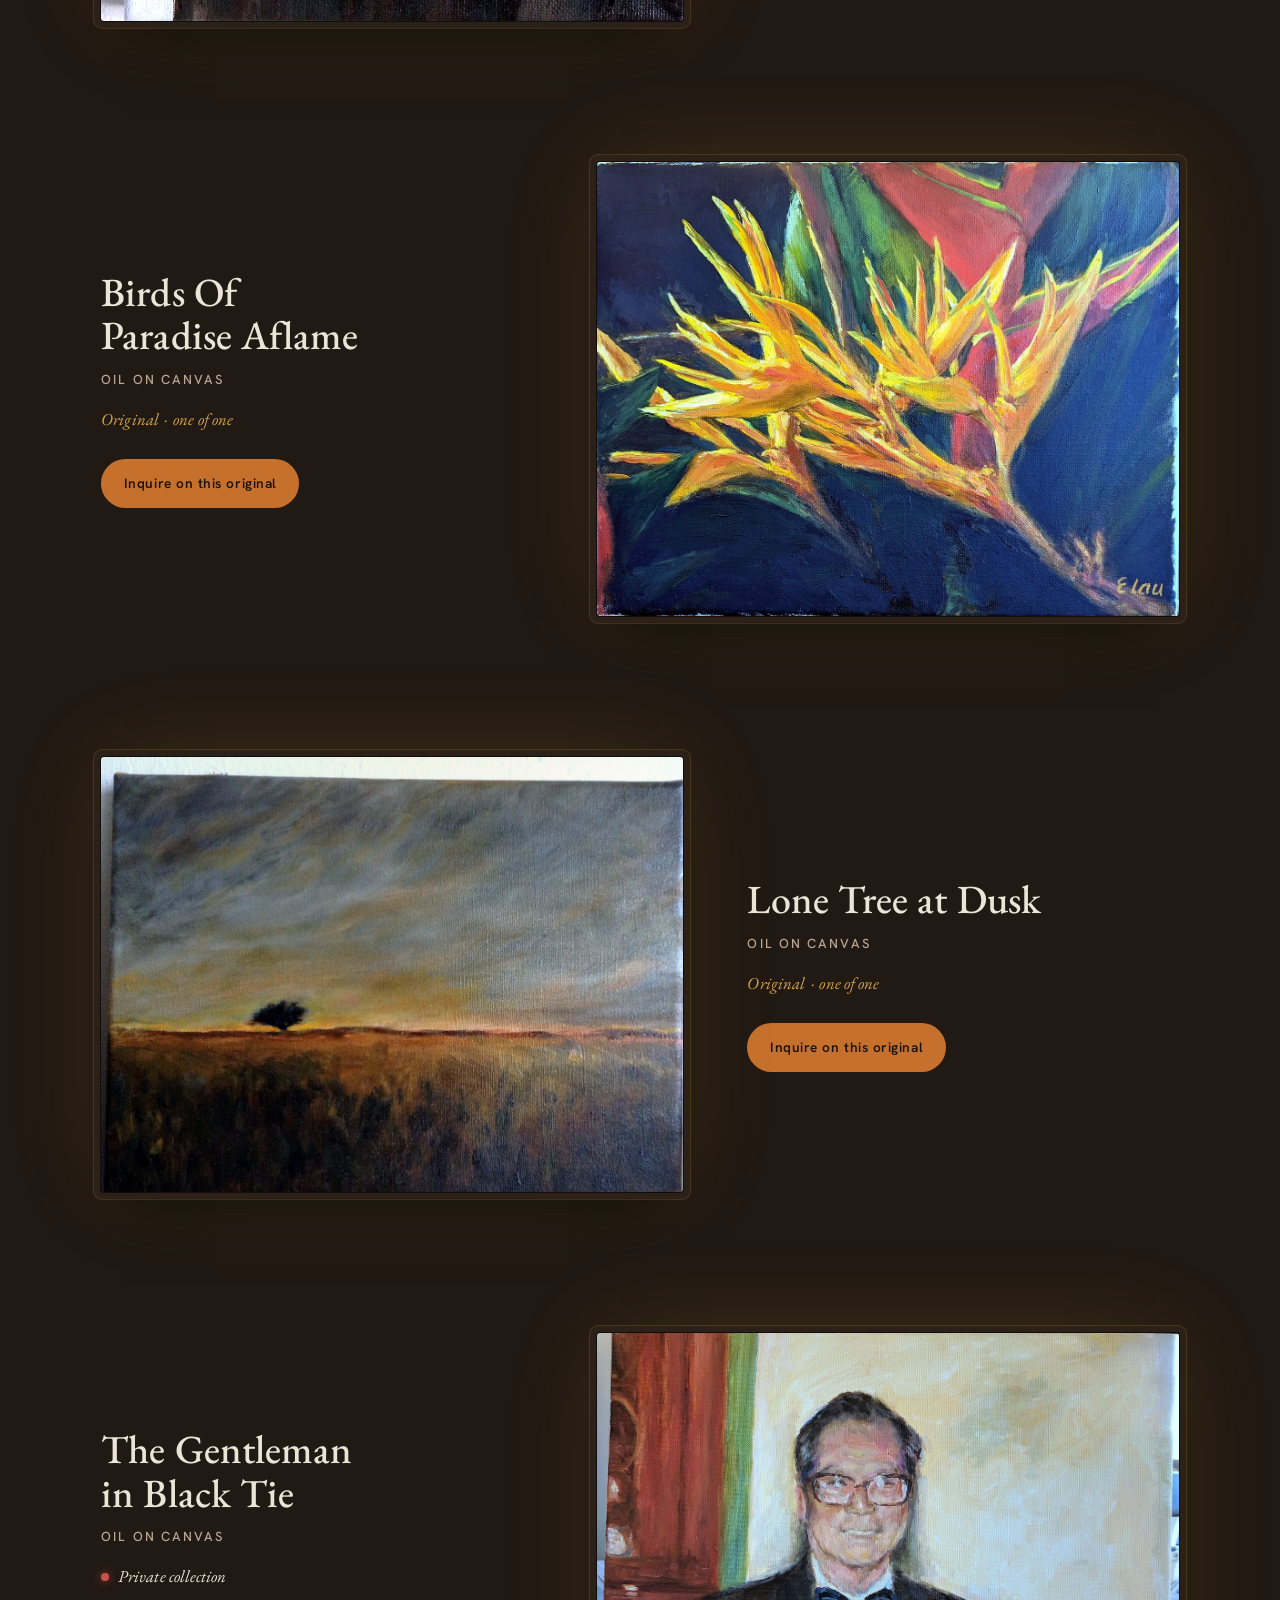
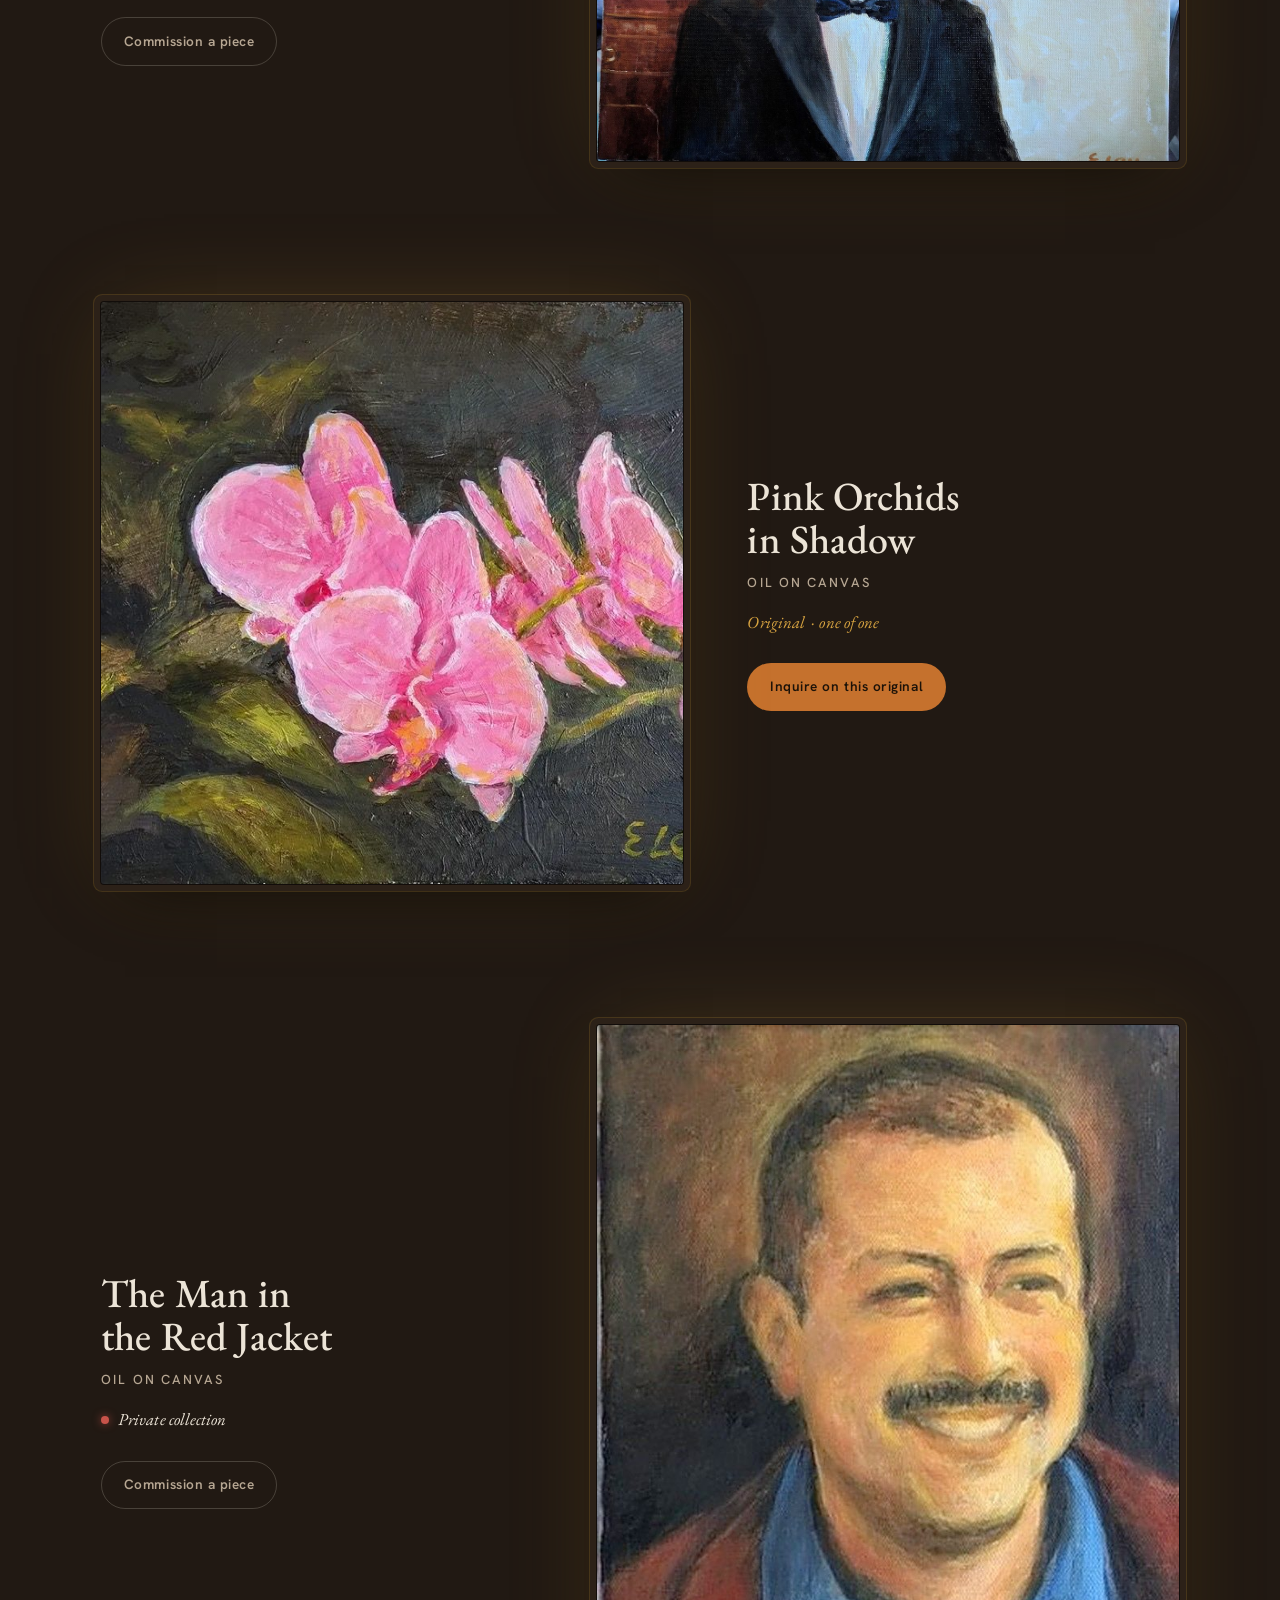
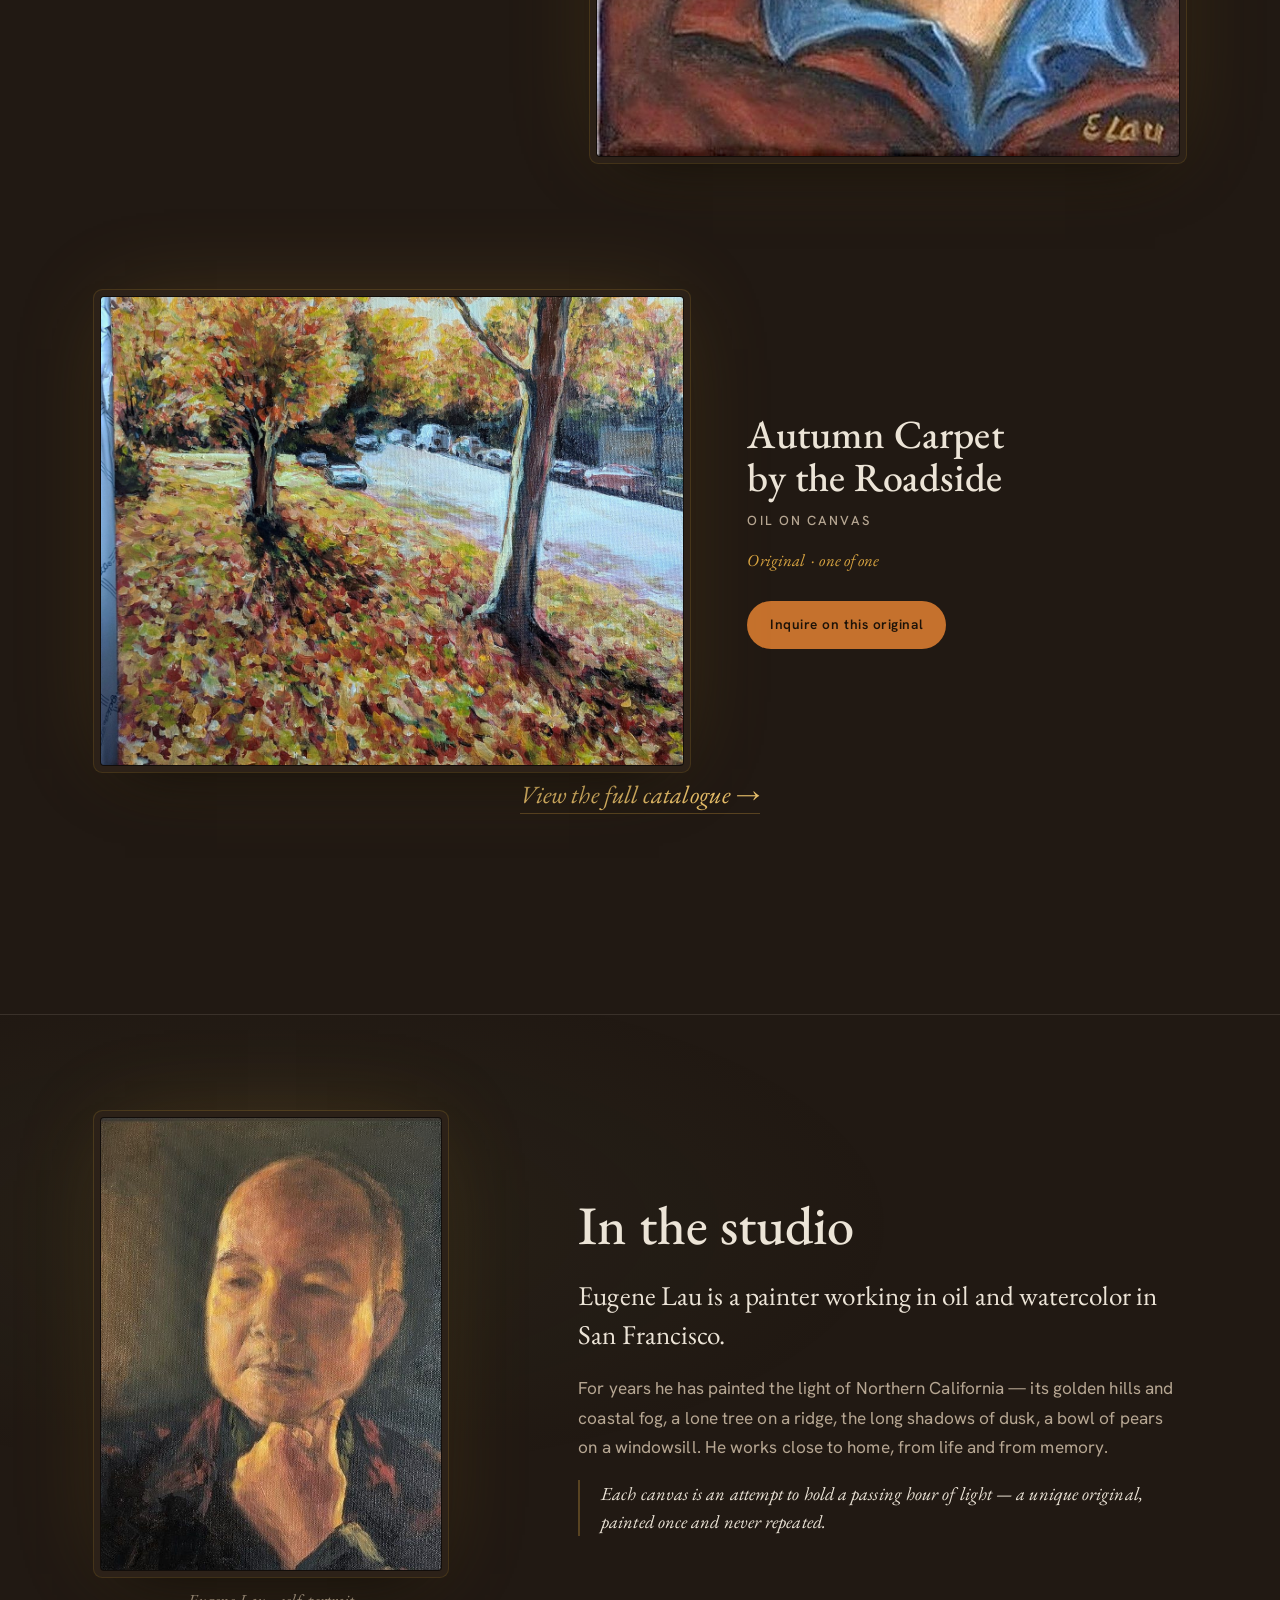
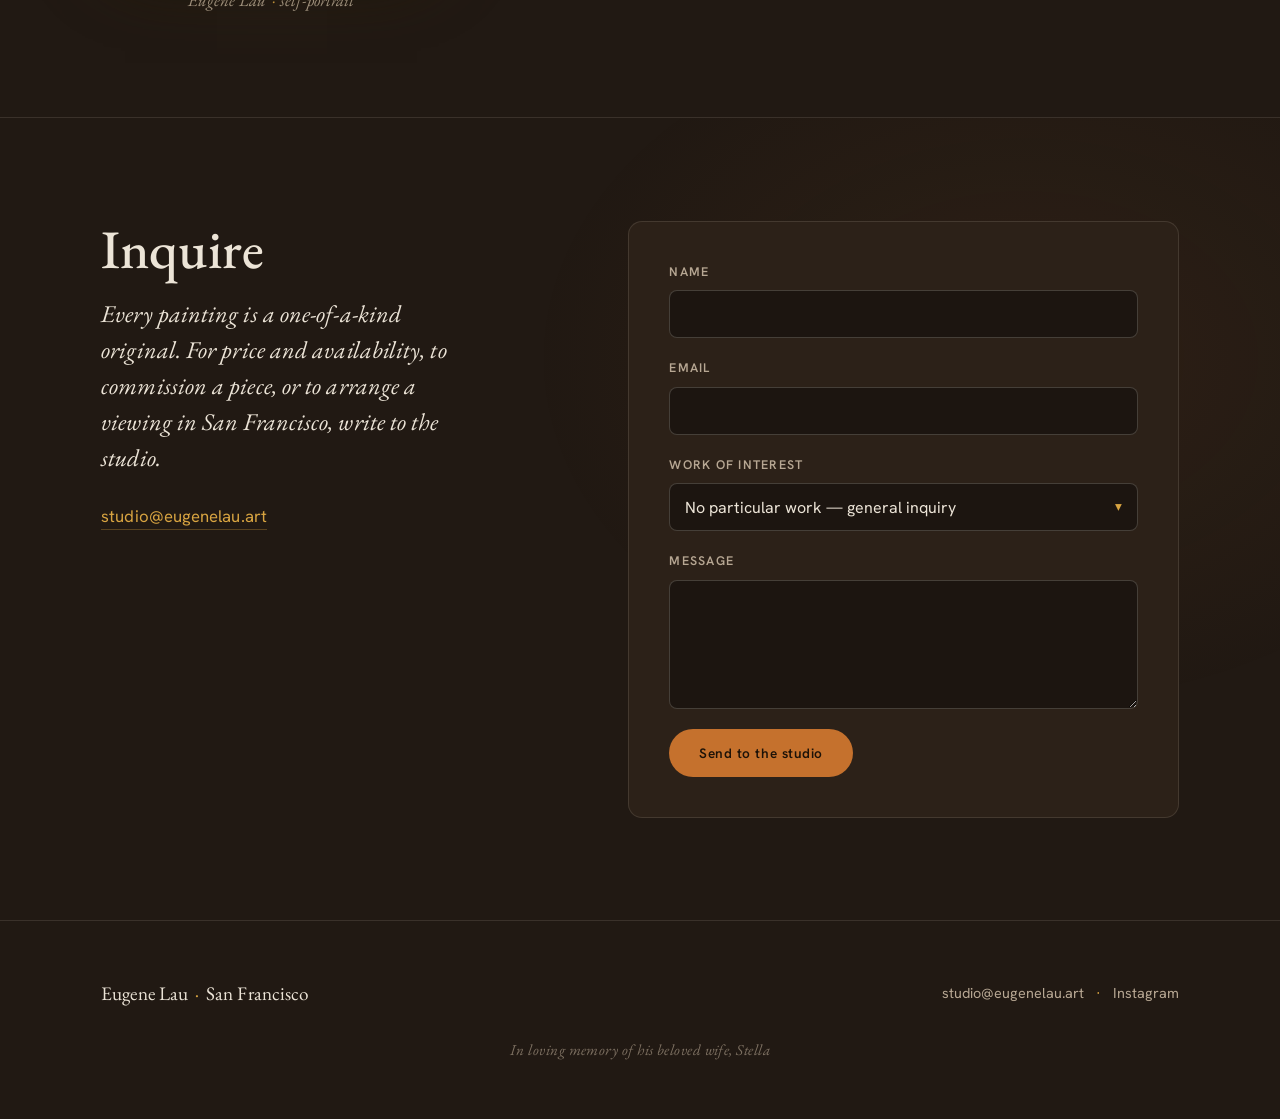
==== commit 89a4f74a: "Curate homepage to centered compositions; catalogue shows medium only; add memorial dedication - Fro" ====
--- a/index.html
+++ b/index.html
@@ -56,54 +56,15 @@
     <ol class="work-list">
       <li class="work reveal" data-glow>
         <figure class="work-figure">
-          <div class="frame frame--exact" style="aspect-ratio:1600/1234">
-            <img src="assets/oil-26.jpg" alt="A dark paved road curves through golden autumn hills under a warm amber sky, with rust-colored shrubs lining the slopes and a single dark tree on the right ridge." loading="lazy" width="1600" height="1234" />
-          </div>
-        </figure>
-        <div class="tombstone">
-          <h3 class="tomb-title">Country Road at Dusk</h3>
-          <p class="tomb-meta">Oil on canvas</p>
-          <p class="tomb-status">Original <span class="dot">&middot;</span> one of one</p>
-          <div class="tomb-actions"><a class="btn btn--inquire" href="#inquire" data-work="Country Road at Dusk">Inquire on this original</a></div>
-        </div>
-      </li>
-      <li class="work reveal" data-glow>
-        <figure class="work-figure">
-          <div class="frame frame--exact" style="aspect-ratio:1124/1600">
-            <img src="assets/oil-42.jpg" alt="A single broad green tree stands alone on a flat green field beneath a blue sky, with a low band of white clouds stretching across the horizon behind it." loading="lazy" width="1124" height="1600" />
-          </div>
-        </figure>
-        <div class="tombstone">
-          <h3 class="tomb-title">The Solitary Tree</h3>
-          <p class="tomb-meta">Oil on canvas</p>
-          <p class="tomb-status">Original <span class="dot">&middot;</span> one of one</p>
-          <div class="tomb-actions"><a class="btn btn--inquire" href="#inquire" data-work="The Solitary Tree">Inquire on this original</a></div>
-        </div>
-      </li>
-      <li class="work reveal" data-glow>
-        <figure class="work-figure">
-          <div class="frame frame--exact" style="aspect-ratio:1239/1600">
-            <img src="assets/oil-63.jpg" alt="Silhouetted dark cypress trees, one tall and several smaller, lean in the wind against a luminous blue twilight sky over a low shadowed ridge." loading="lazy" width="1239" height="1600" />
-          </div>
-        </figure>
-        <div class="tombstone">
-          <h3 class="tomb-title">Windswept Cypress at Dusk</h3>
-          <p class="tomb-meta">Oil on canvas</p>
-          <p class="tomb-status">Original <span class="dot">&middot;</span> one of one</p>
-          <div class="tomb-actions"><a class="btn btn--inquire" href="#inquire" data-work="Windswept Cypress at Dusk">Inquire on this original</a></div>
-        </div>
-      </li>
-      <li class="work reveal" data-glow>
-        <figure class="work-figure">
-          <div class="frame frame--exact" style="aspect-ratio:1600/1227">
-            <img src="assets/oil-24.jpg" alt="A moody monochromatic seascape in warm rust and sepia tones, with dark rocky shoals in the foreground, a low stone structure on the left bank, and faint masts or pilings rising from a hazy distant shore." loading="lazy" width="1600" height="1227" />
-          </div>
-        </figure>
-        <div class="tombstone">
-          <h3 class="tomb-title">Rust Tide at the Old Pier</h3>
-          <p class="tomb-meta">Oil on canvas</p>
-          <p class="tomb-status">Original <span class="dot">&middot;</span> one of one</p>
-          <div class="tomb-actions"><a class="btn btn--inquire" href="#inquire" data-work="Rust Tide at the Old Pier">Inquire on this original</a></div>
+          <div class="frame frame--exact" style="aspect-ratio:1600/1220">
+            <img src="assets/oil-11.jpg" alt="A rugged alpine valley where sunlit tan-and-ochre ridges fall toward dark evergreen slopes, with snow-streaked peaks and a glinting river under a brooding gray sky." loading="lazy" width="1600" height="1220" />
+          </div>
+        </figure>
+        <div class="tombstone">
+          <h3 class="tomb-title">High Country Light</h3>
+          <p class="tomb-meta">Oil on canvas</p>
+          <p class="tomb-status">Original <span class="dot">&middot;</span> one of one</p>
+          <div class="tomb-actions"><a class="btn btn--inquire" href="#inquire" data-work="High Country Light">Inquire on this original</a></div>
         </div>
       </li>
       <li class="work reveal" data-glow>
@@ -121,6 +82,19 @@
       </li>
       <li class="work reveal" data-glow>
         <figure class="work-figure">
+          <div class="frame frame--exact" style="aspect-ratio:1290/1600">
+            <img src="assets/oil-7.jpg" alt="Looking up the dark, rugged trunks of towering evergreen trees, their bark in deep browns, with tufts of sunlit yellow-green foliage against a bright white sky." loading="lazy" width="1290" height="1600" />
+          </div>
+        </figure>
+        <div class="tombstone">
+          <h3 class="tomb-title">Through the Cedars</h3>
+          <p class="tomb-meta">Oil on canvas</p>
+          <p class="tomb-status">Original <span class="dot">&middot;</span> one of one</p>
+          <div class="tomb-actions"><a class="btn btn--inquire" href="#inquire" data-work="Through the Cedars">Inquire on this original</a></div>
+        </div>
+      </li>
+      <li class="work reveal" data-glow>
+        <figure class="work-figure">
           <div class="frame frame--exact" style="aspect-ratio:1600/1248">
             <img src="assets/oil-59.jpg" alt="Vivid orange and yellow bird-of-paradise blooms blaze against dark green foliage and a deep crimson backdrop, their spiky petals catching warm light." loading="lazy" width="1600" height="1248" />
           </div>
@@ -134,6 +108,19 @@
       </li>
       <li class="work reveal" data-glow>
         <figure class="work-figure">
+          <div class="frame frame--exact" style="aspect-ratio:1600/1196">
+            <img src="assets/oil-6.jpg" alt="A solitary dark tree stands on a golden prairie horizon beneath a brooding gray sky streaked with warm sunset light." loading="lazy" width="1600" height="1196" />
+          </div>
+        </figure>
+        <div class="tombstone">
+          <h3 class="tomb-title">Lone Tree at Dusk</h3>
+          <p class="tomb-meta">Oil on canvas</p>
+          <p class="tomb-status">Original <span class="dot">&middot;</span> one of one</p>
+          <div class="tomb-actions"><a class="btn btn--inquire" href="#inquire" data-work="Lone Tree at Dusk">Inquire on this original</a></div>
+        </div>
+      </li>
+      <li class="work reveal" data-glow>
+        <figure class="work-figure">
           <div class="frame frame--exact" style="aspect-ratio:1600/1175">
             <img src="assets/oil-48.jpg" alt="An oil portrait of a silver-haired elderly man in glasses, wearing a black tuxedo and bow tie, smiling gently before a warm cream wall and a deep red curtain." loading="lazy" width="1600" height="1175" />
           </div>
@@ -147,12 +134,25 @@
       </li>
       <li class="work reveal" data-glow>
         <figure class="work-figure">
-          <div class="frame frame--exact" style="aspect-ratio:1281/1600">
-            <img src="assets/oil-62.jpg" alt="A black-and-tan dog rests its paws on a blue cushioned sofa back, gazing wistfully out a bright window with vertical light streaming across the pane." loading="lazy" width="1281" height="1600" />
-          </div>
-        </figure>
-        <div class="tombstone">
-          <h3 class="tomb-title">Waiting at the Window</h3>
+          <div class="frame frame--exact" style="aspect-ratio:1/1">
+            <img src="assets/oil-69.jpg" alt="A spray of luminous pink orchids glows against a dark, shadowed green background, their petals catching soft light." loading="lazy" width="1" height="1" />
+          </div>
+        </figure>
+        <div class="tombstone">
+          <h3 class="tomb-title">Pink Orchids in Shadow</h3>
+          <p class="tomb-meta">Oil on canvas</p>
+          <p class="tomb-status">Original <span class="dot">&middot;</span> one of one</p>
+          <div class="tomb-actions"><a class="btn btn--inquire" href="#inquire" data-work="Pink Orchids in Shadow">Inquire on this original</a></div>
+        </div>
+      </li>
+      <li class="work reveal" data-glow>
+        <figure class="work-figure">
+          <div class="frame frame--exact" style="aspect-ratio:720/904">
+            <img src="assets/man-red.jpg" alt="An oil portrait of a smiling, mustached man in a deep red jacket over a blue collared shirt, set against a warm brown background." loading="lazy" width="720" height="904" />
+          </div>
+        </figure>
+        <div class="tombstone">
+          <h3 class="tomb-title">The Man in the Red Jacket</h3>
           <p class="tomb-meta">Oil on canvas</p>
           <p class="tomb-status tomb-status--sold">Private collection</p>
           <div class="tomb-actions"><a class="btn btn--ghost" href="#inquire" data-work="A commission">Commission a piece</a></div>
@@ -160,28 +160,15 @@
       </li>
       <li class="work reveal" data-glow>
         <figure class="work-figure">
-          <div class="frame frame--exact" style="aspect-ratio:720/904">
-            <img src="assets/man-red.jpg" alt="An oil portrait of a smiling, mustached man in a deep red jacket over a blue collared shirt, set against a warm brown background." loading="lazy" width="720" height="904" />
-          </div>
-        </figure>
-        <div class="tombstone">
-          <h3 class="tomb-title">The Man in the Red Jacket</h3>
-          <p class="tomb-meta">Oil on canvas</p>
-          <p class="tomb-status tomb-status--sold">Private collection</p>
-          <div class="tomb-actions"><a class="btn btn--ghost" href="#inquire" data-work="A commission">Commission a piece</a></div>
-        </div>
-      </li>
-      <li class="work reveal" data-glow>
-        <figure class="work-figure">
-          <div class="frame frame--exact" style="aspect-ratio:799/1061">
-            <img src="assets/wc-2.jpg" alt="A watercolor of tall evergreen and golden pines edging a sunlit meadow, with a massive smooth granite dome rising into a soft pale sky behind them." loading="lazy" width="799" height="1061" />
-          </div>
-        </figure>
-        <div class="tombstone">
-          <h3 class="tomb-title">Granite Dome Beyond the Pines</h3>
-          <p class="tomb-meta">Watercolor on paper</p>
-          <p class="tomb-status tomb-status--sold">Sold</p>
-          <div class="tomb-actions"><a class="btn btn--ghost" href="#inquire" data-work="A commission">Inquire about a commission</a></div>
+          <div class="frame frame--exact" style="aspect-ratio:1600/1288">
+            <img src="assets/oil-47.jpg" alt="An impressionistic oil painting of an autumn scene where trees in fiery orange and gold foliage line a quiet road, their long shadows stretching across a ground thickly carpeted with fallen red and yellow leaves, with parked cars and a fence visible in the distance." loading="lazy" width="1600" height="1288" />
+          </div>
+        </figure>
+        <div class="tombstone">
+          <h3 class="tomb-title">Autumn Carpet by the Roadside</h3>
+          <p class="tomb-meta">Oil on canvas</p>
+          <p class="tomb-status">Original <span class="dot">&middot;</span> one of one</p>
+          <div class="tomb-actions"><a class="btn btn--inquire" href="#inquire" data-work="Autumn Carpet by the Roadside">Inquire on this original</a></div>
         </div>
       </li>
     </ol>
@@ -220,18 +207,17 @@
         <div class="field"><label for="f-work">Work of interest</label>
           <div class="select-wrap">
             <select id="f-work" name="work">
-              <option value="">No particular work &mdash; general inquiry</option>
-              <option value="Country Road at Dusk">Country Road at Dusk</option>
-              <option value="The Solitary Tree">The Solitary Tree</option>
-              <option value="Windswept Cypress at Dusk">Windswept Cypress at Dusk</option>
-              <option value="Rust Tide at the Old Pier">Rust Tide at the Old Pier</option>
-              <option value="Four Persimmons on Dark Wood">Four Persimmons on Dark Wood</option>
-              <option value="Birds Of Paradise Aflame">Birds Of Paradise Aflame</option>
-              <option value="The Gentleman in Black Tie">The Gentleman in Black Tie</option>
-              <option value="Waiting at the Window">Waiting at the Window</option>
-              <option value="The Man in the Red Jacket">The Man in the Red Jacket</option>
-              <option value="Granite Dome Beyond the Pines">Granite Dome Beyond the Pines</option>
-              <option value="A commission">A commission</option>
+            <option value="">No particular work &mdash; general inquiry</option>
+                          <option value="High Country Light">High Country Light</option>
+                          <option value="Four Persimmons on Dark Wood">Four Persimmons on Dark Wood</option>
+                          <option value="Through the Cedars">Through the Cedars</option>
+                          <option value="Birds Of Paradise Aflame">Birds Of Paradise Aflame</option>
+                          <option value="Lone Tree at Dusk">Lone Tree at Dusk</option>
+                          <option value="The Gentleman in Black Tie">The Gentleman in Black Tie</option>
+                          <option value="Pink Orchids in Shadow">Pink Orchids in Shadow</option>
+                          <option value="The Man in the Red Jacket">The Man in the Red Jacket</option>
+                          <option value="Autumn Carpet by the Roadside">Autumn Carpet by the Roadside</option>
+                          <option value="A commission">A commission</option>
             </select>
             <span class="select-arrow" aria-hidden="true">&#9662;</span>
           </div>
@@ -250,6 +236,7 @@
     <p class="footer-mark">Eugene Lau <span class="dot">&middot;</span> San Francisco</p>
     <p class="footer-links"><a href="mailto:studio@eugenelau.art">studio@eugenelau.art</a><span class="dot" aria-hidden="true">&middot;</span><a href="#" rel="noopener">Instagram</a></p>
   </div>
+  <p class="footer-memorial">In loving memory of his beloved wife, Stella</p>
 </footer>
 
 <script id="bgvs" type="x-shader/x-vertex">
--- a/styles.css
+++ b/styles.css
@@ -867,6 +867,18 @@
 }
 .footer-links a { color: var(--taupe); border-bottom: 1px solid transparent; }
 .footer-links a:hover { color: var(--amber); border-color: var(--amber-hair); }
+.footer-memorial {
+  max-width: var(--maxw);
+  margin: 1.7rem auto 0;
+  padding: 0 var(--gutter);
+  text-align: center;
+  font-family: var(--ff-display);
+  font-style: italic;
+  font-size: 0.95rem;
+  letter-spacing: 0.03em;
+  color: var(--taupe);
+  opacity: 0.62;
+}
 
 /* =====================================================================
    RESPONSIVE
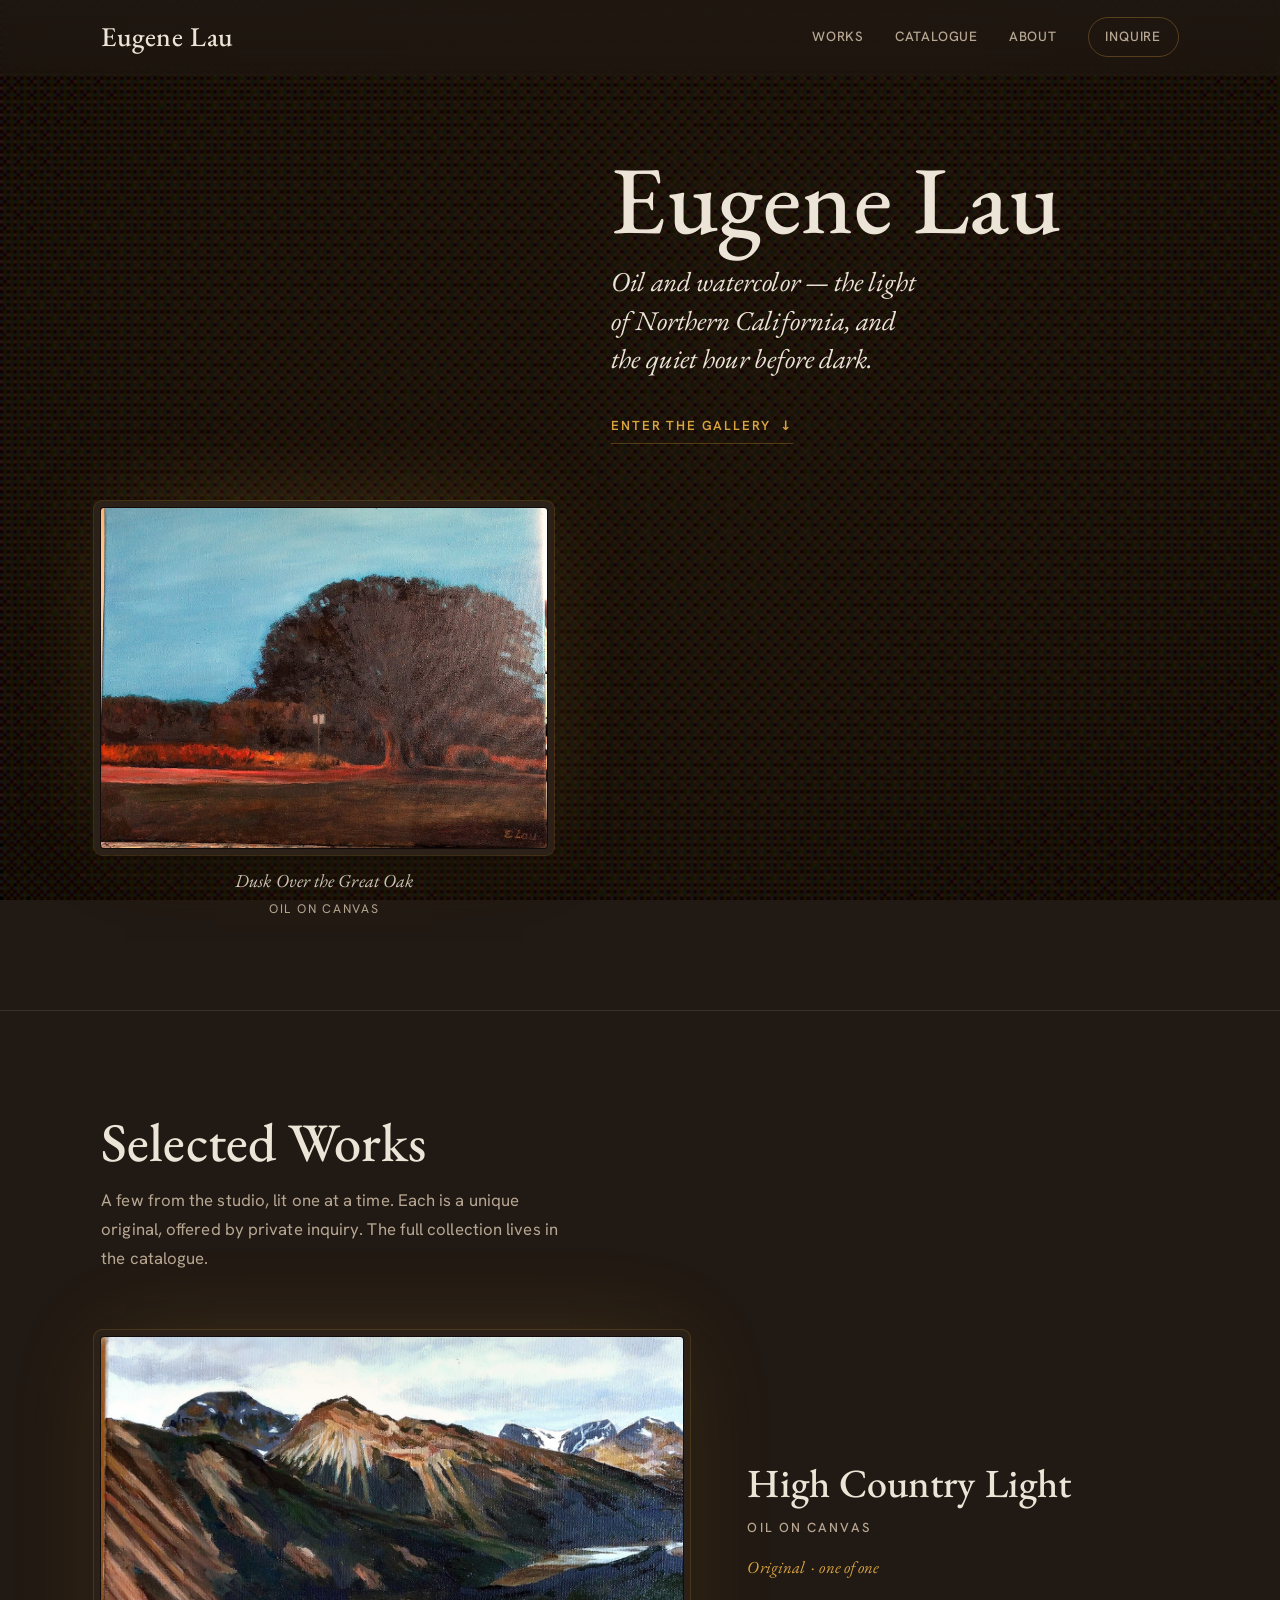
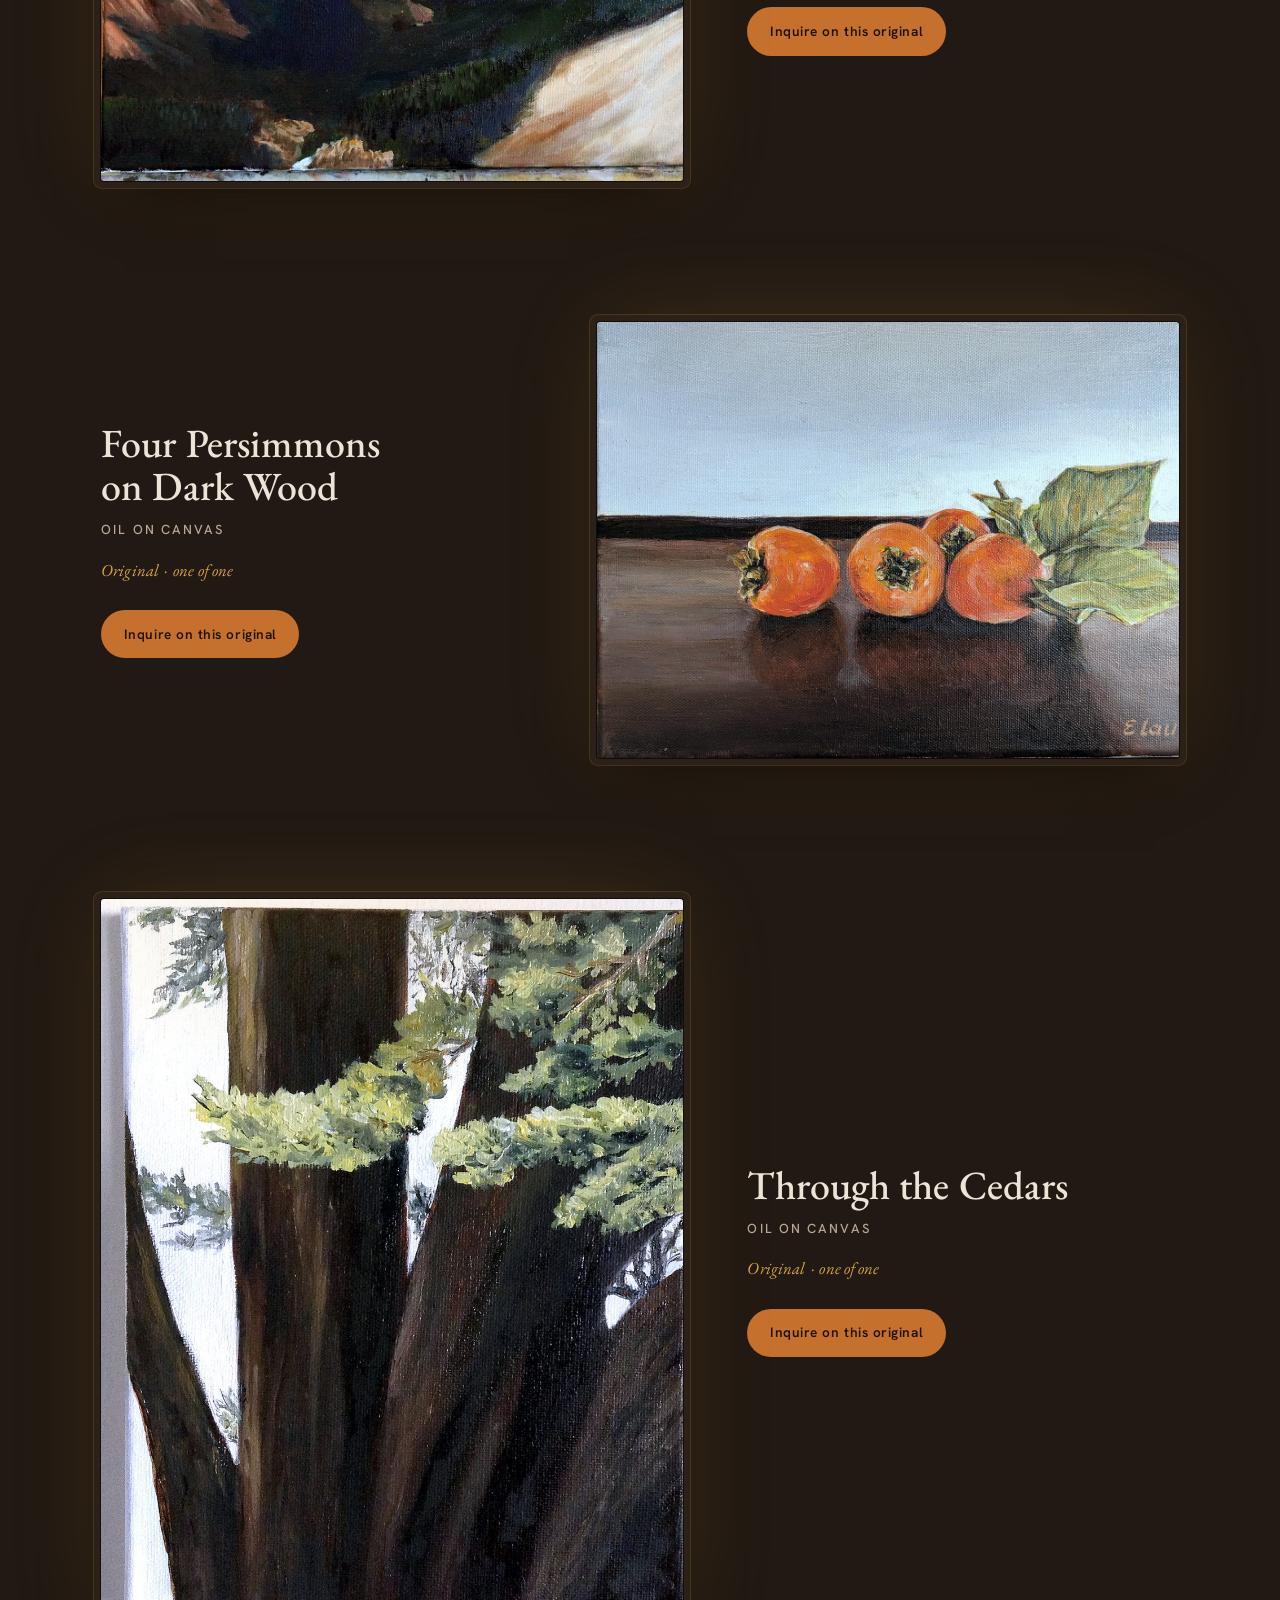
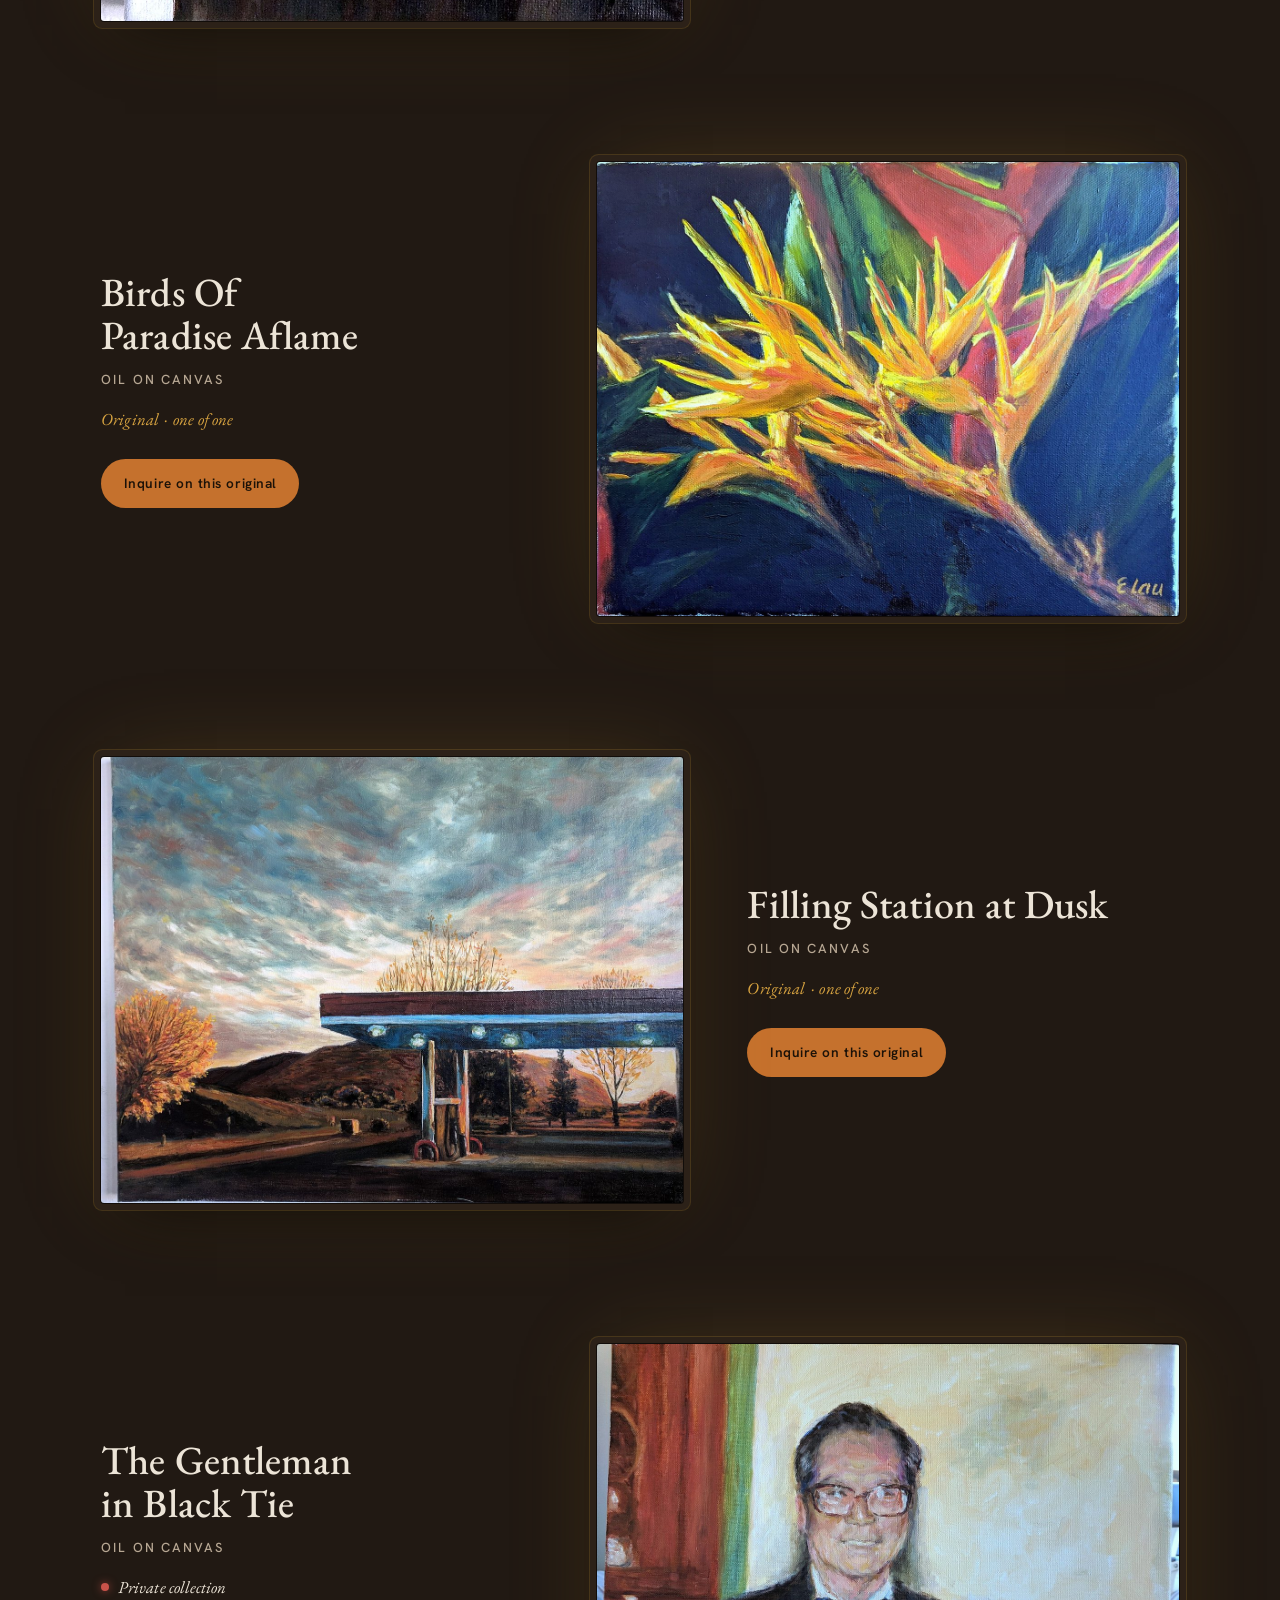
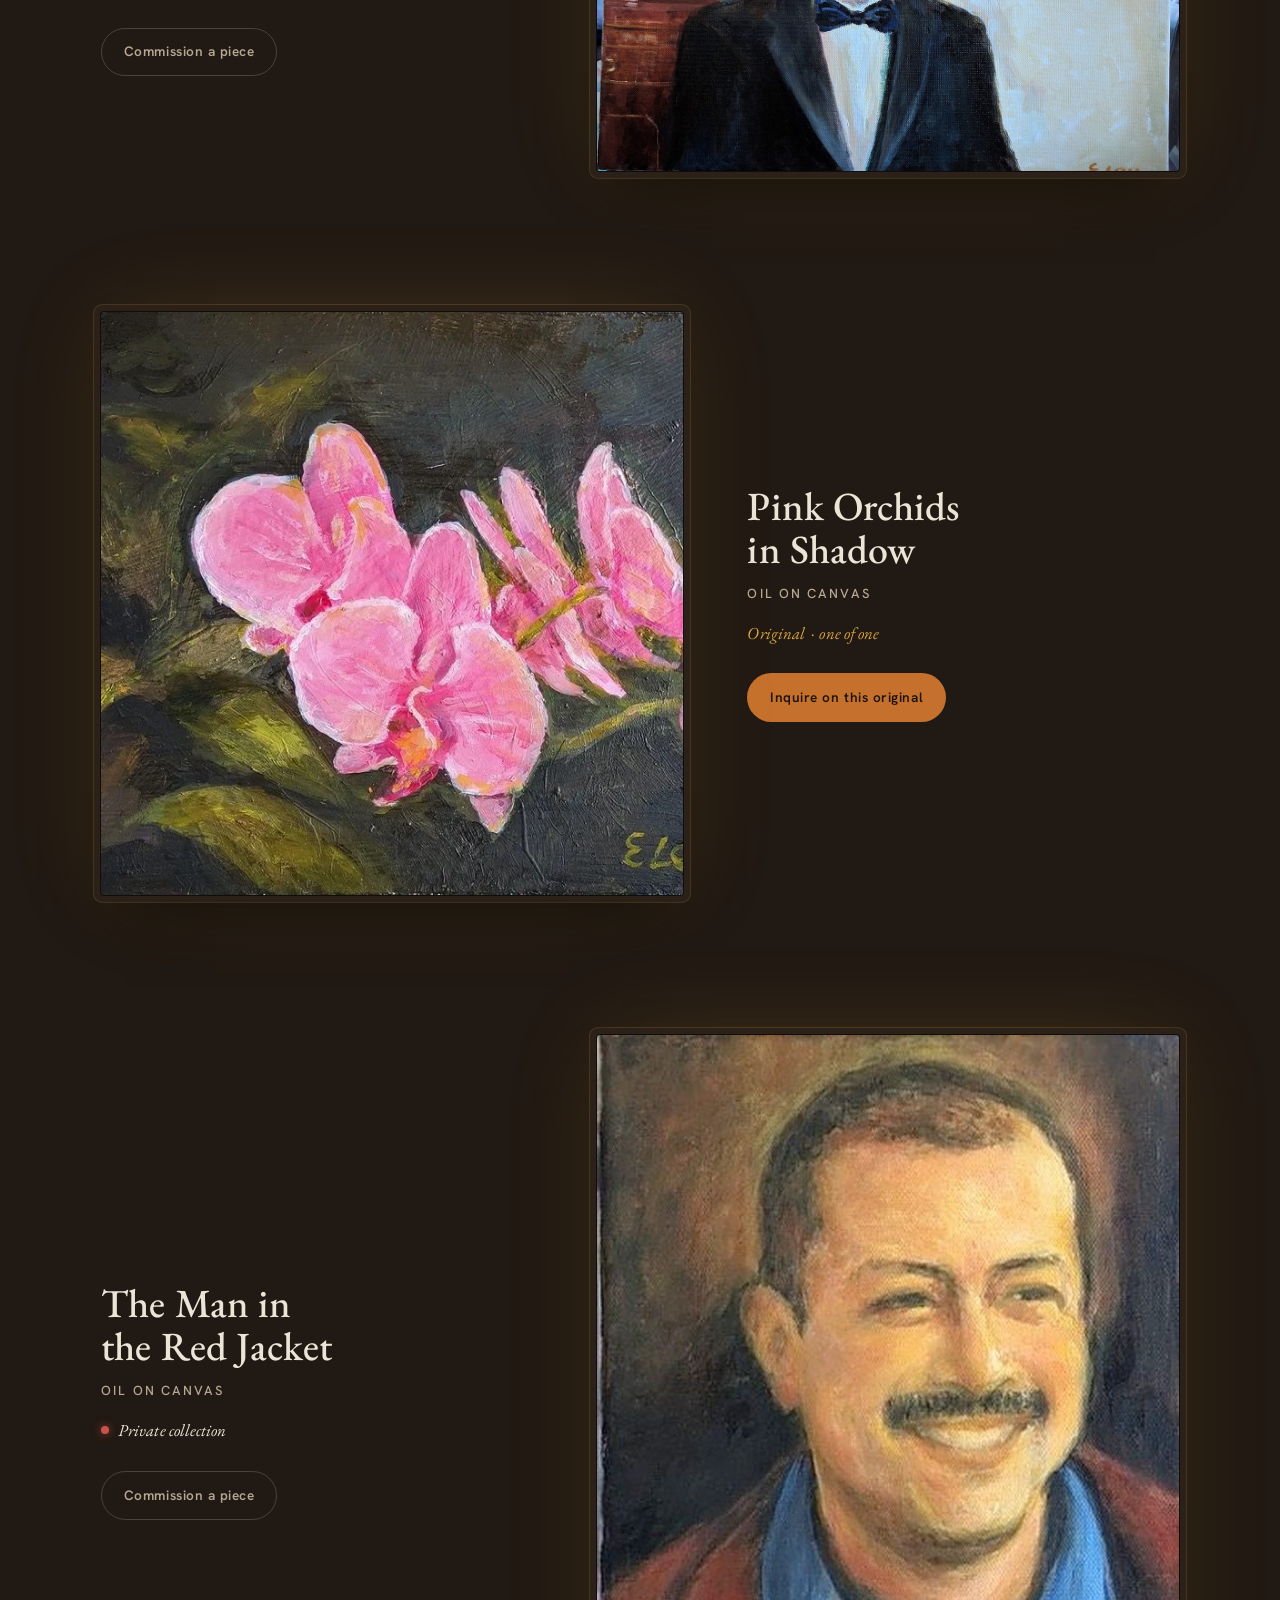
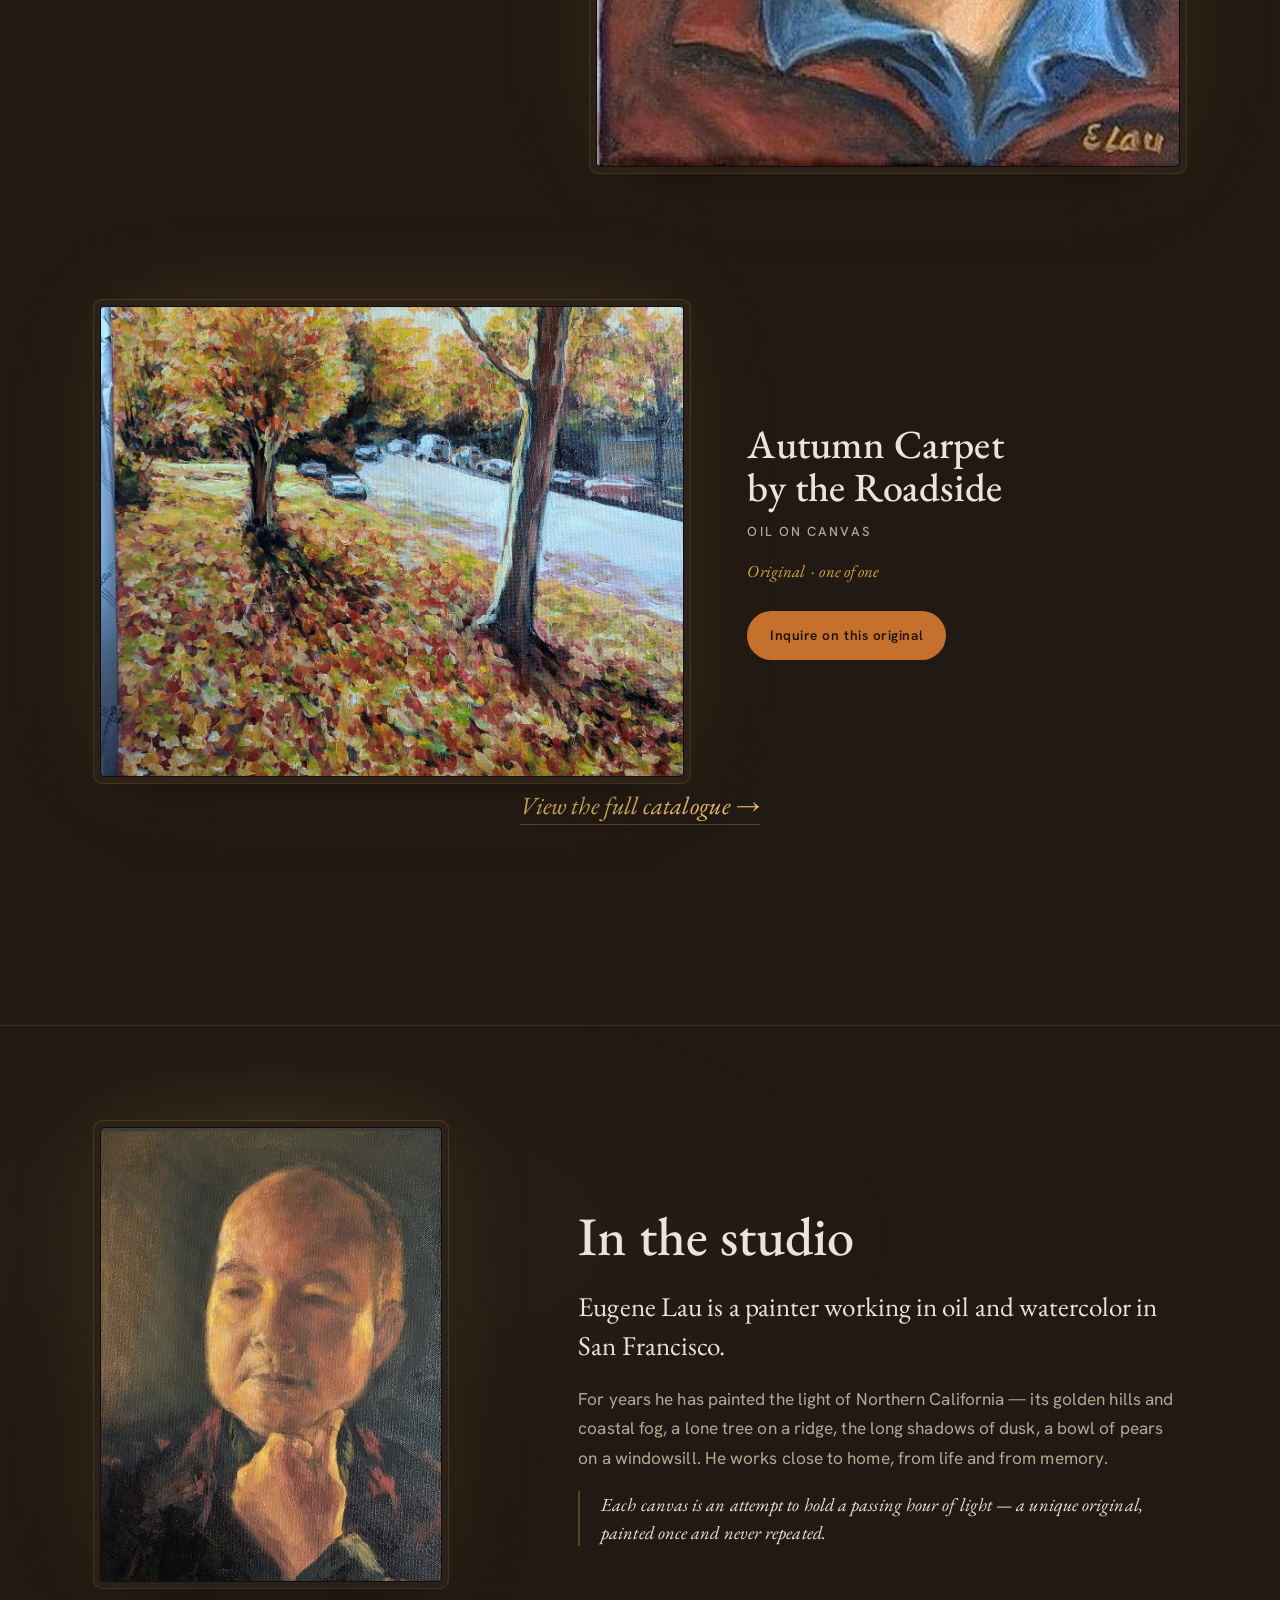
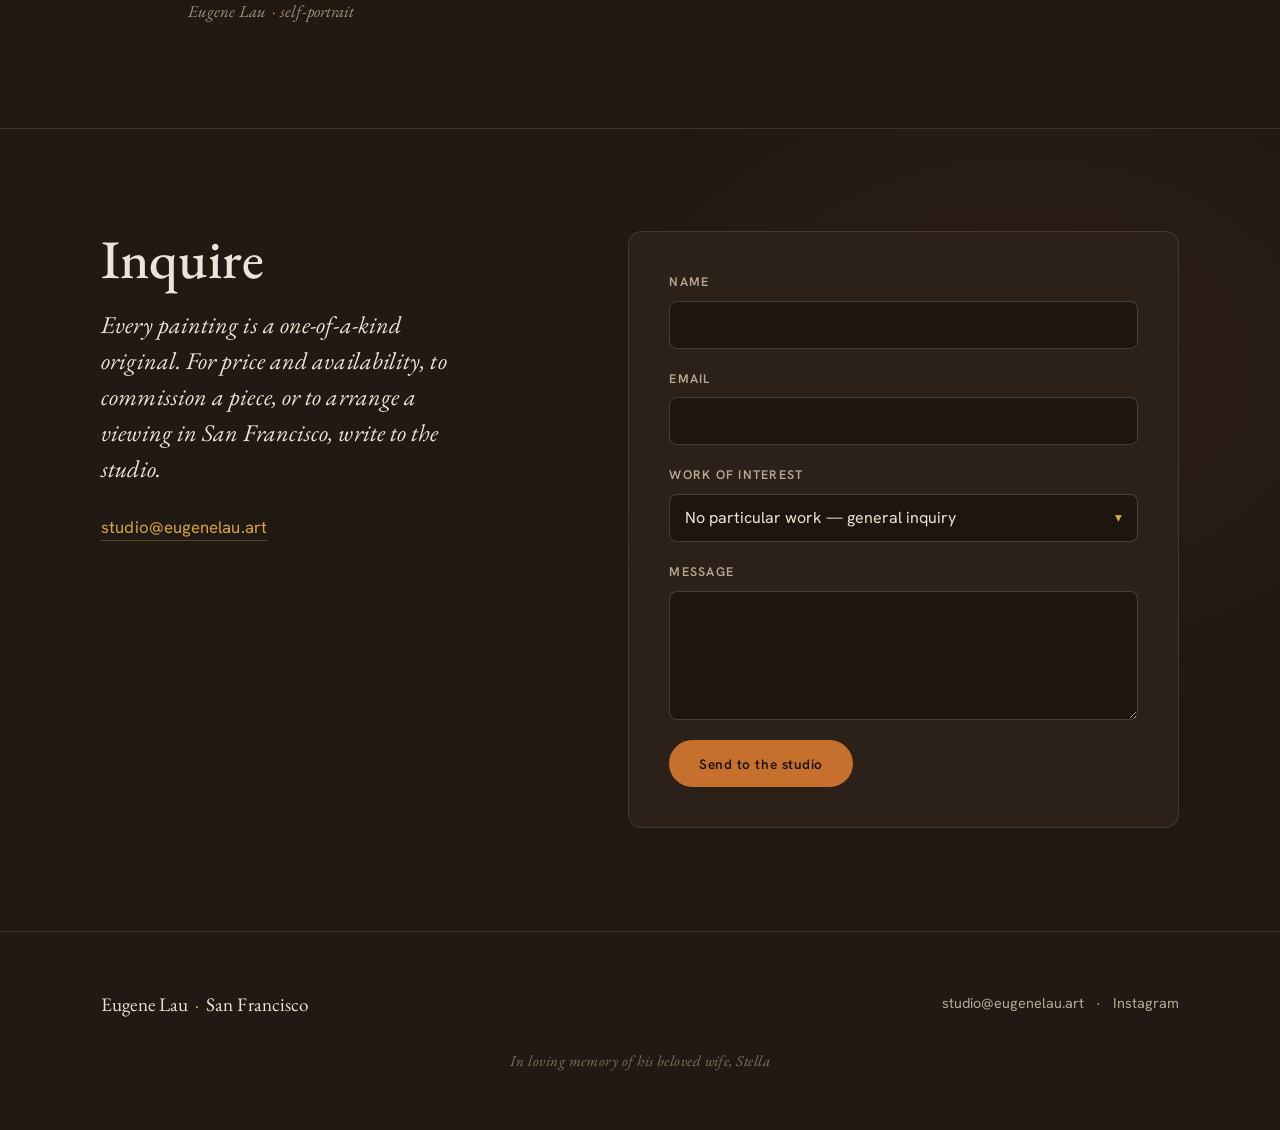
==== commit 9f742b9d: "Swap Lone Tree at Dusk for Filling Station at Dusk on front page" ====
--- a/index.html
+++ b/index.html
@@ -108,15 +108,15 @@
       </li>
       <li class="work reveal" data-glow>
         <figure class="work-figure">
-          <div class="frame frame--exact" style="aspect-ratio:1600/1196">
-            <img src="assets/oil-6.jpg" alt="A solitary dark tree stands on a golden prairie horizon beneath a brooding gray sky streaked with warm sunset light." loading="lazy" width="1600" height="1196" />
-          </div>
-        </figure>
-        <div class="tombstone">
-          <h3 class="tomb-title">Lone Tree at Dusk</h3>
-          <p class="tomb-meta">Oil on canvas</p>
-          <p class="tomb-status">Original <span class="dot">&middot;</span> one of one</p>
-          <div class="tomb-actions"><a class="btn btn--inquire" href="#inquire" data-work="Lone Tree at Dusk">Inquire on this original</a></div>
+          <div class="frame frame--exact" style="aspect-ratio:1600/1225">
+            <img src="assets/oil-31.jpg" alt="A lone roadside gas station canopy with glowing lights stands beneath a vast, turbulent sky streaked with pink and gold at dusk, flanked by autumn-lit trees and dark rolling hills." loading="lazy" width="1600" height="1225" />
+          </div>
+        </figure>
+        <div class="tombstone">
+          <h3 class="tomb-title">Filling Station at Dusk</h3>
+          <p class="tomb-meta">Oil on canvas</p>
+          <p class="tomb-status">Original <span class="dot">&middot;</span> one of one</p>
+          <div class="tomb-actions"><a class="btn btn--inquire" href="#inquire" data-work="Filling Station at Dusk">Inquire on this original</a></div>
         </div>
       </li>
       <li class="work reveal" data-glow>
@@ -212,7 +212,7 @@
                           <option value="Four Persimmons on Dark Wood">Four Persimmons on Dark Wood</option>
                           <option value="Through the Cedars">Through the Cedars</option>
                           <option value="Birds Of Paradise Aflame">Birds Of Paradise Aflame</option>
-                          <option value="Lone Tree at Dusk">Lone Tree at Dusk</option>
+                          <option value="Filling Station at Dusk">Filling Station at Dusk</option>
                           <option value="The Gentleman in Black Tie">The Gentleman in Black Tie</option>
                           <option value="Pink Orchids in Shadow">Pink Orchids in Shadow</option>
                           <option value="The Man in the Red Jacket">The Man in the Red Jacket</option>
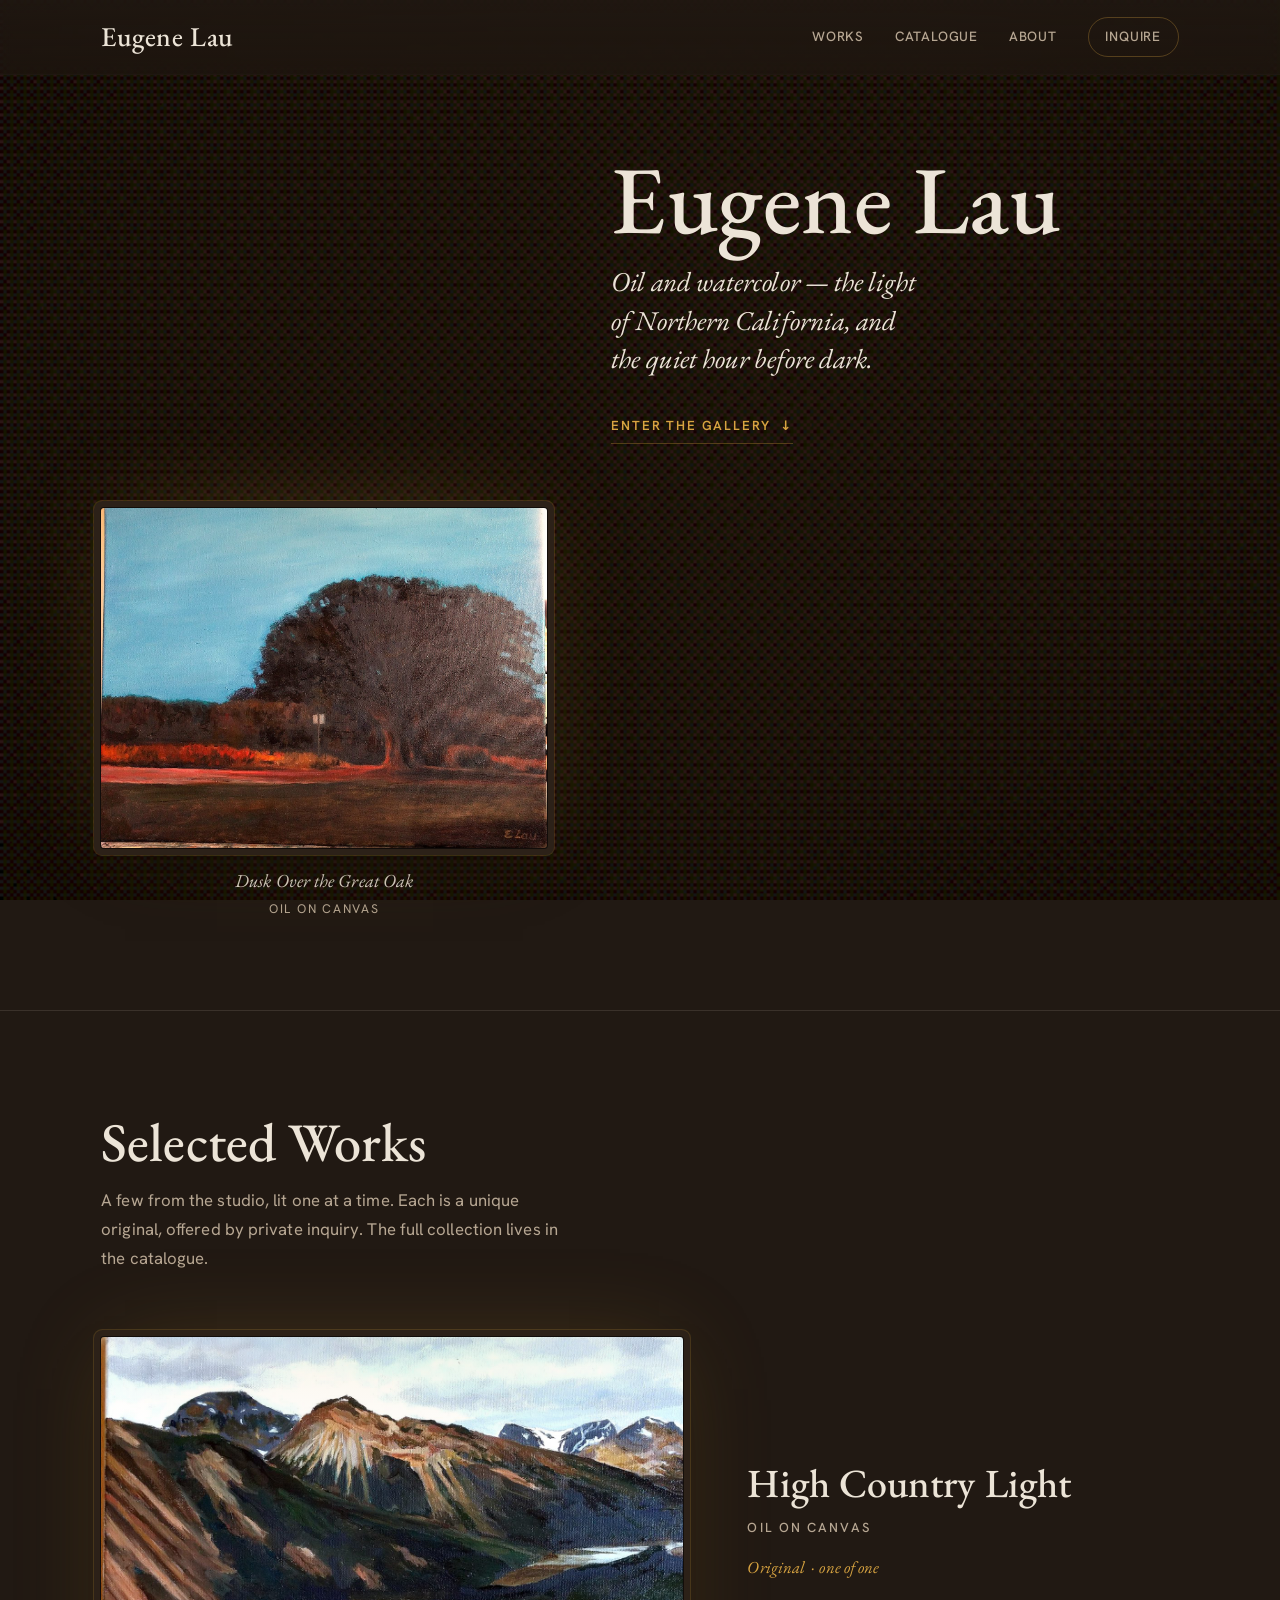
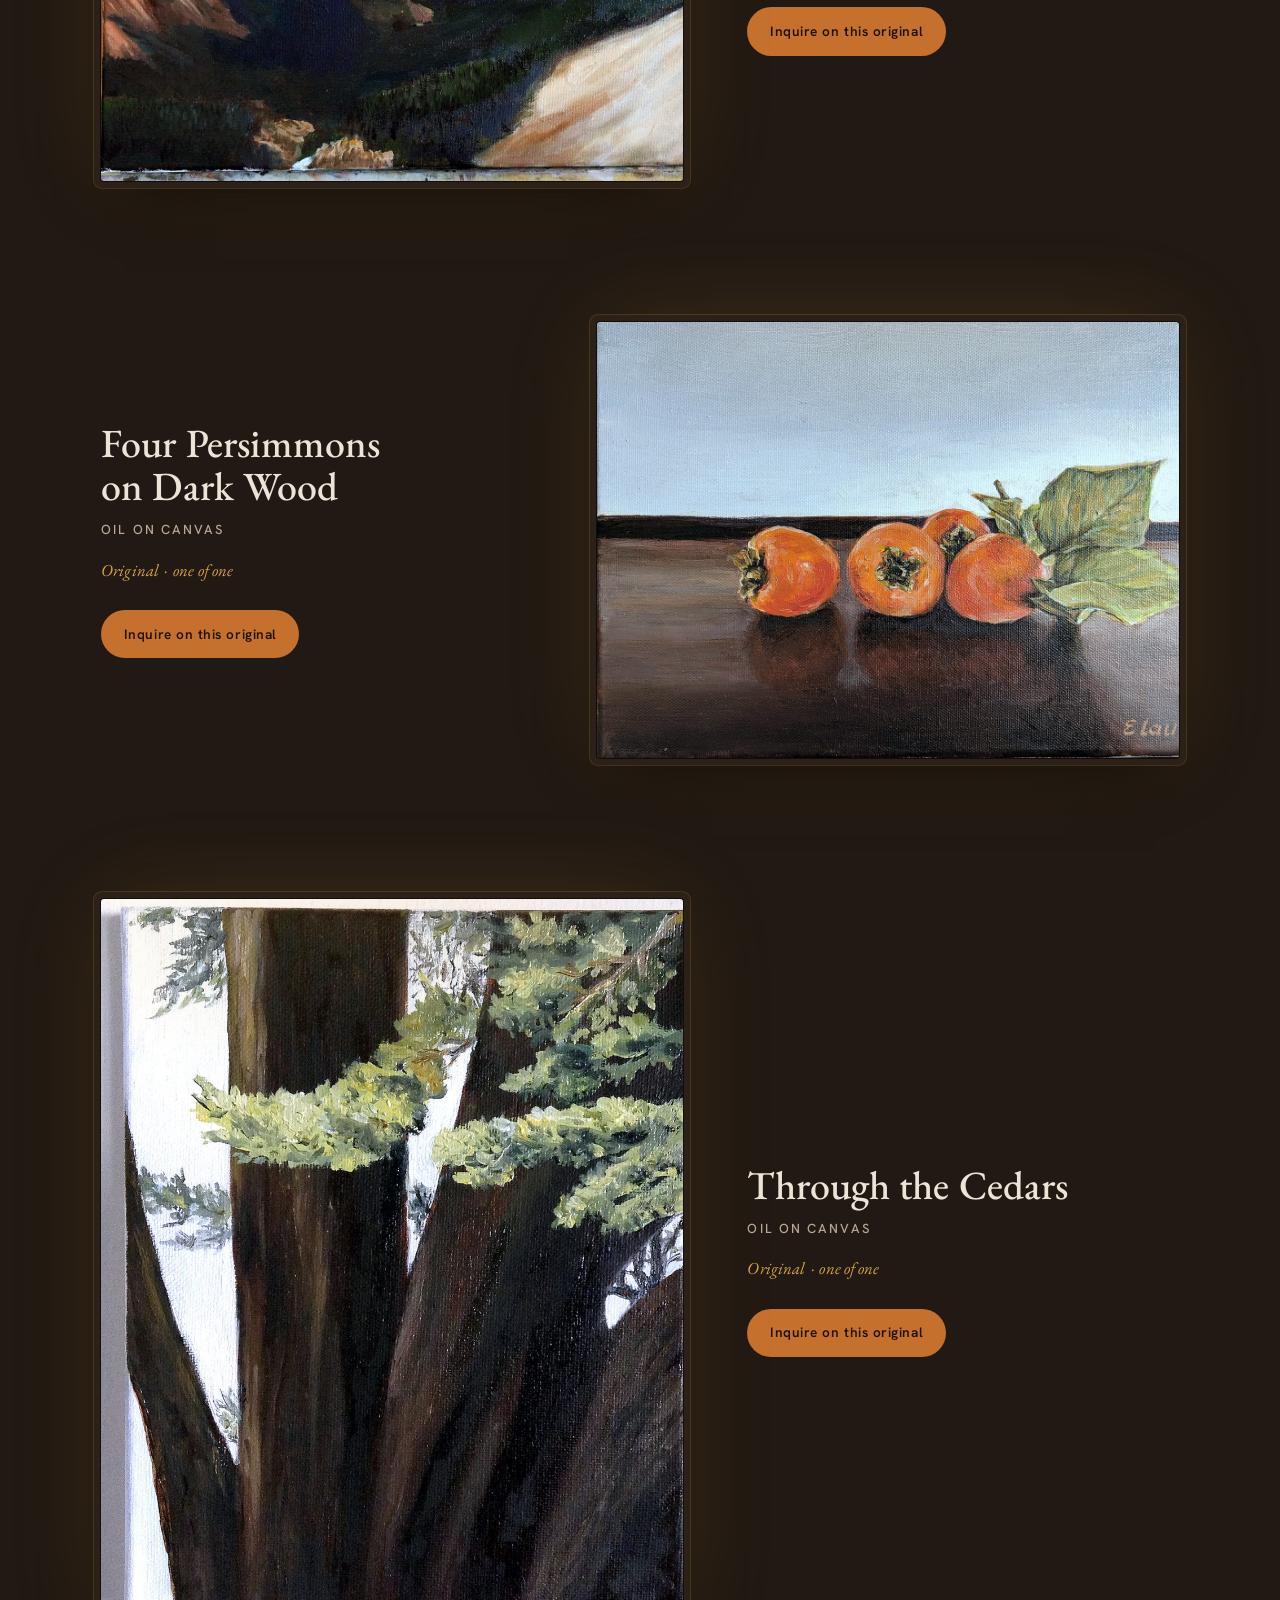
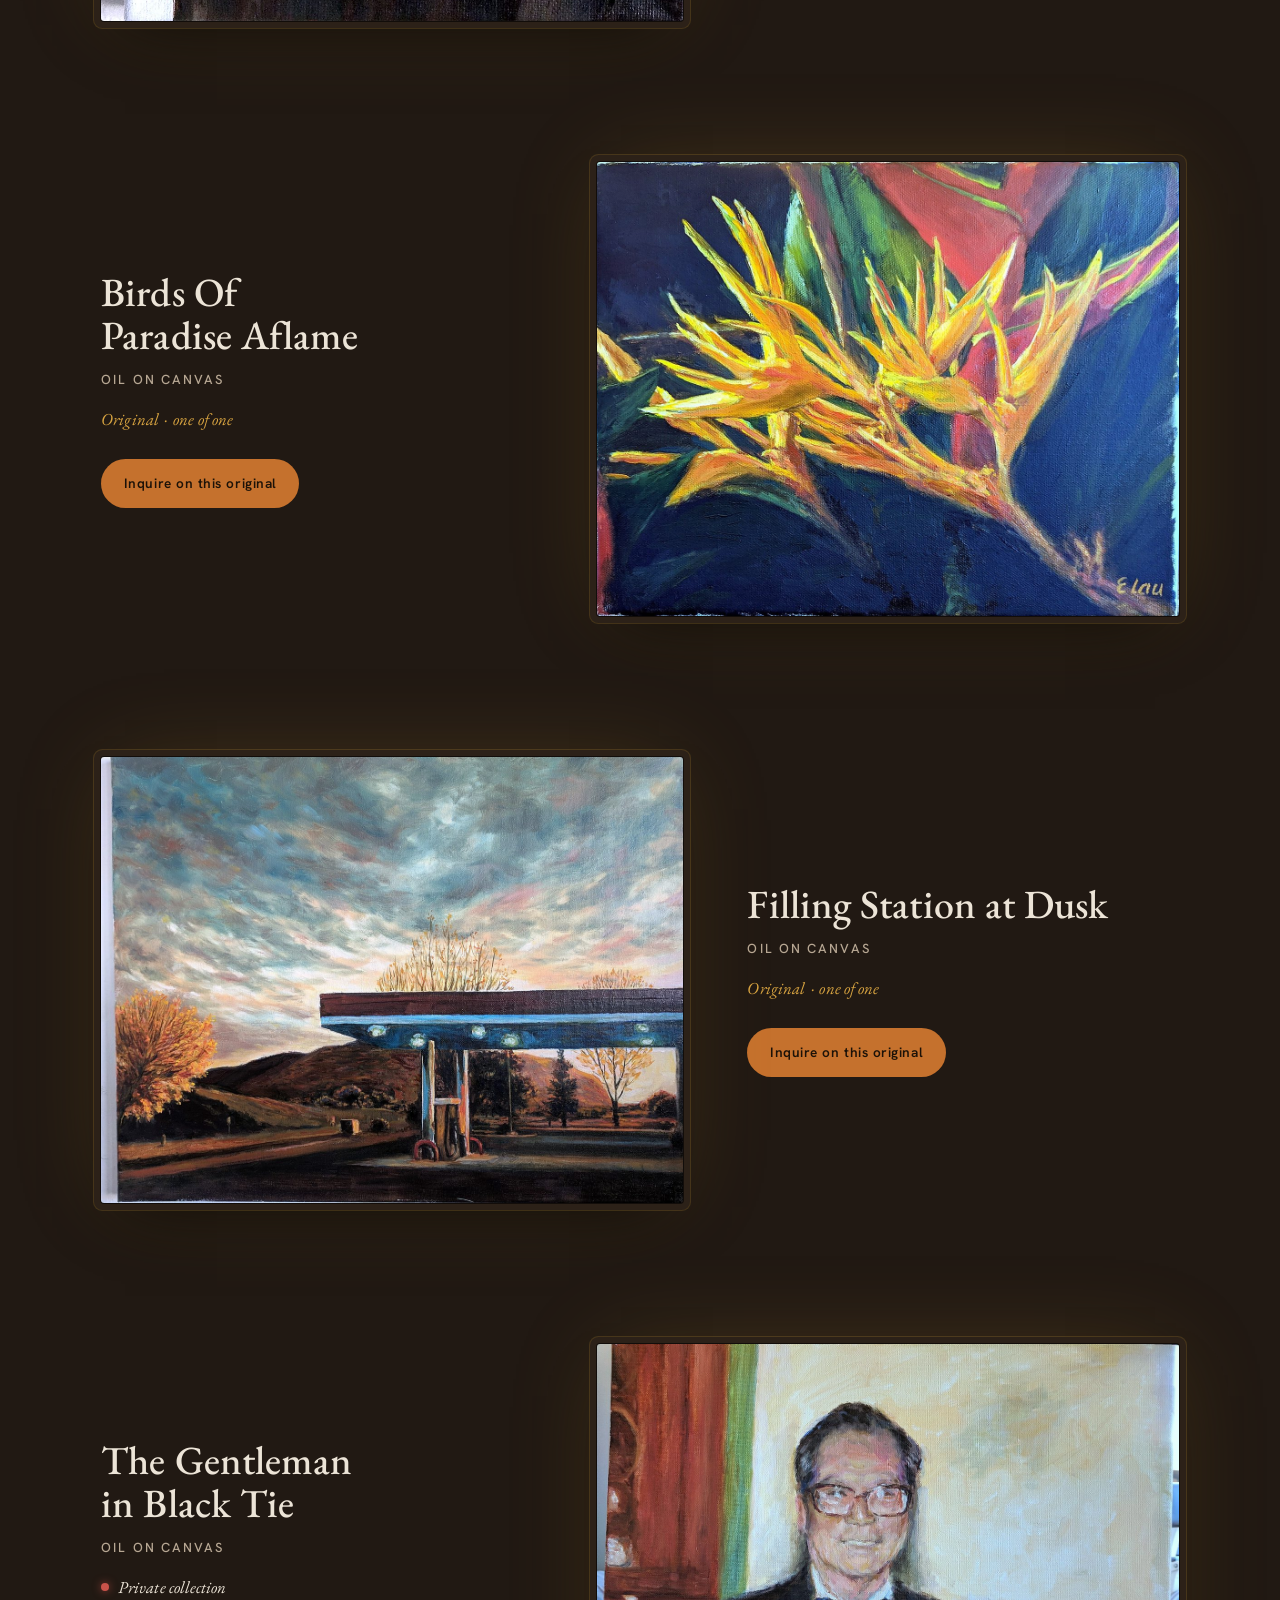
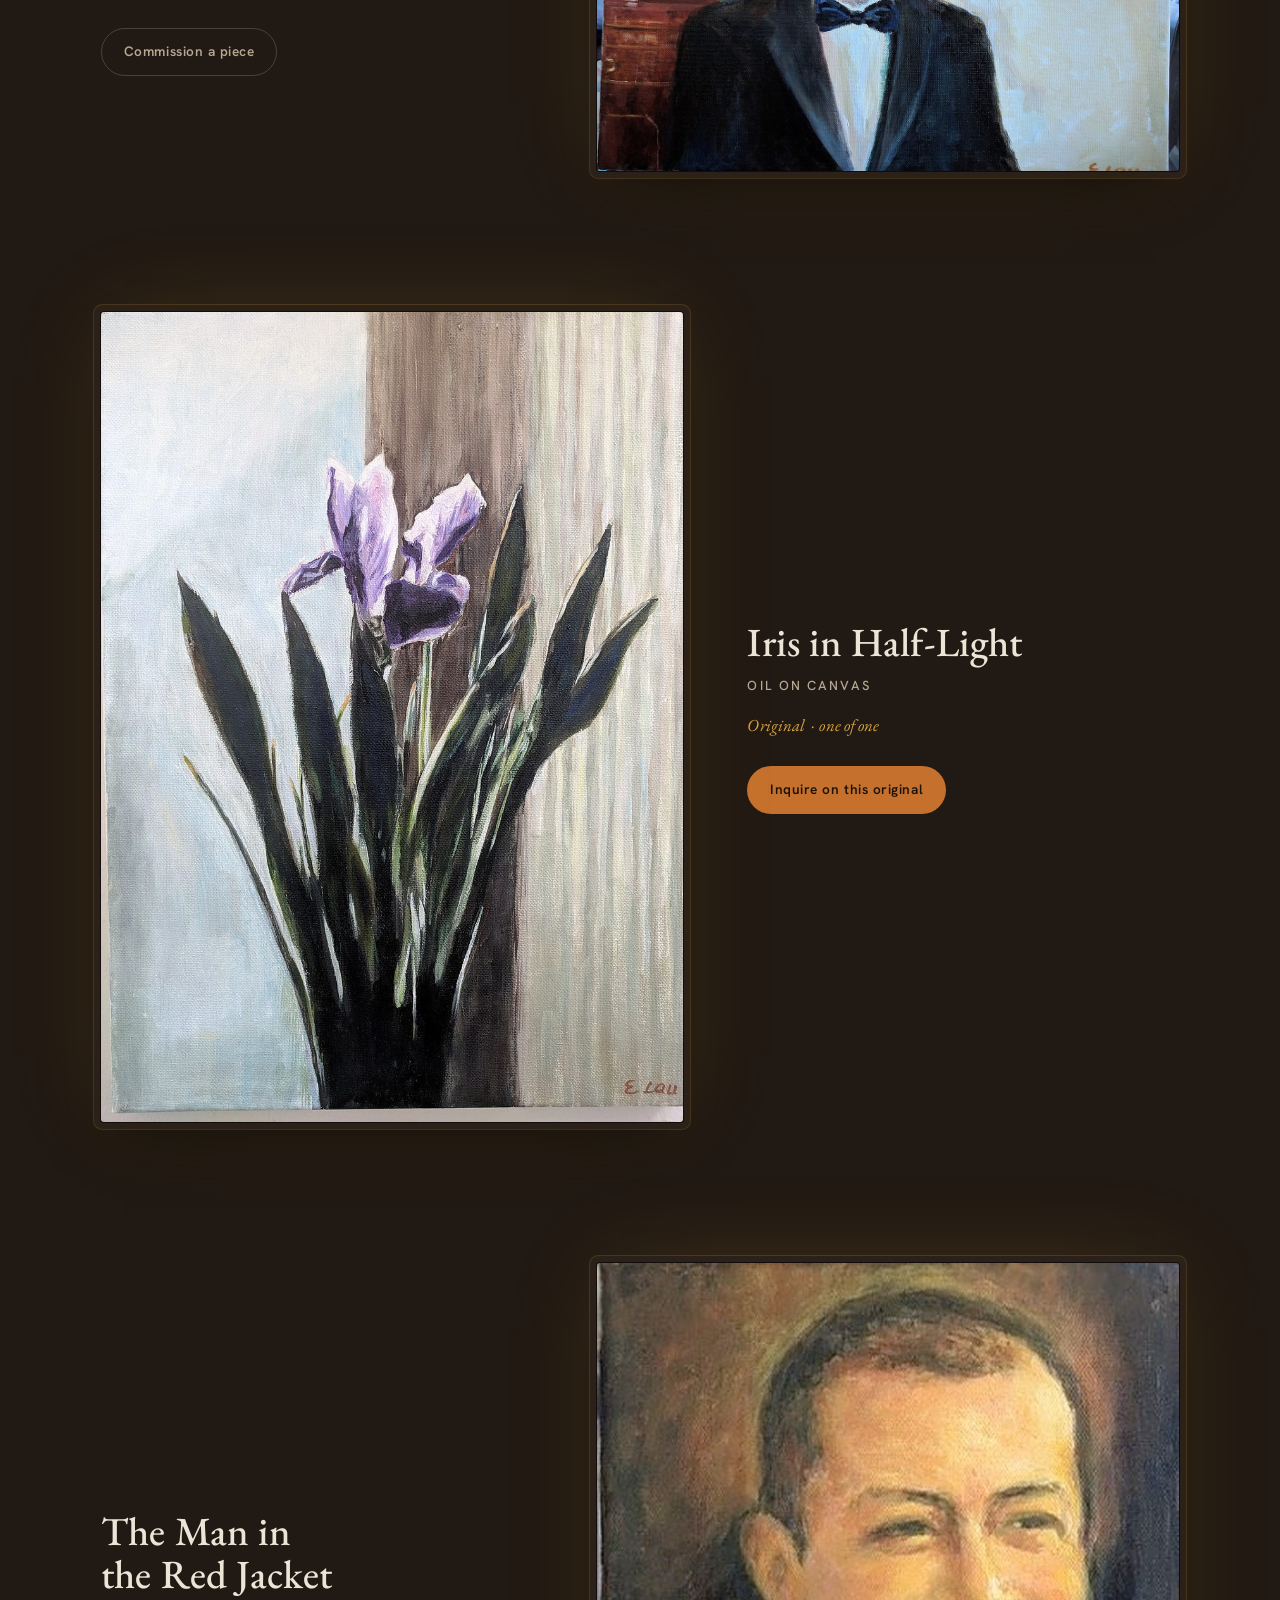
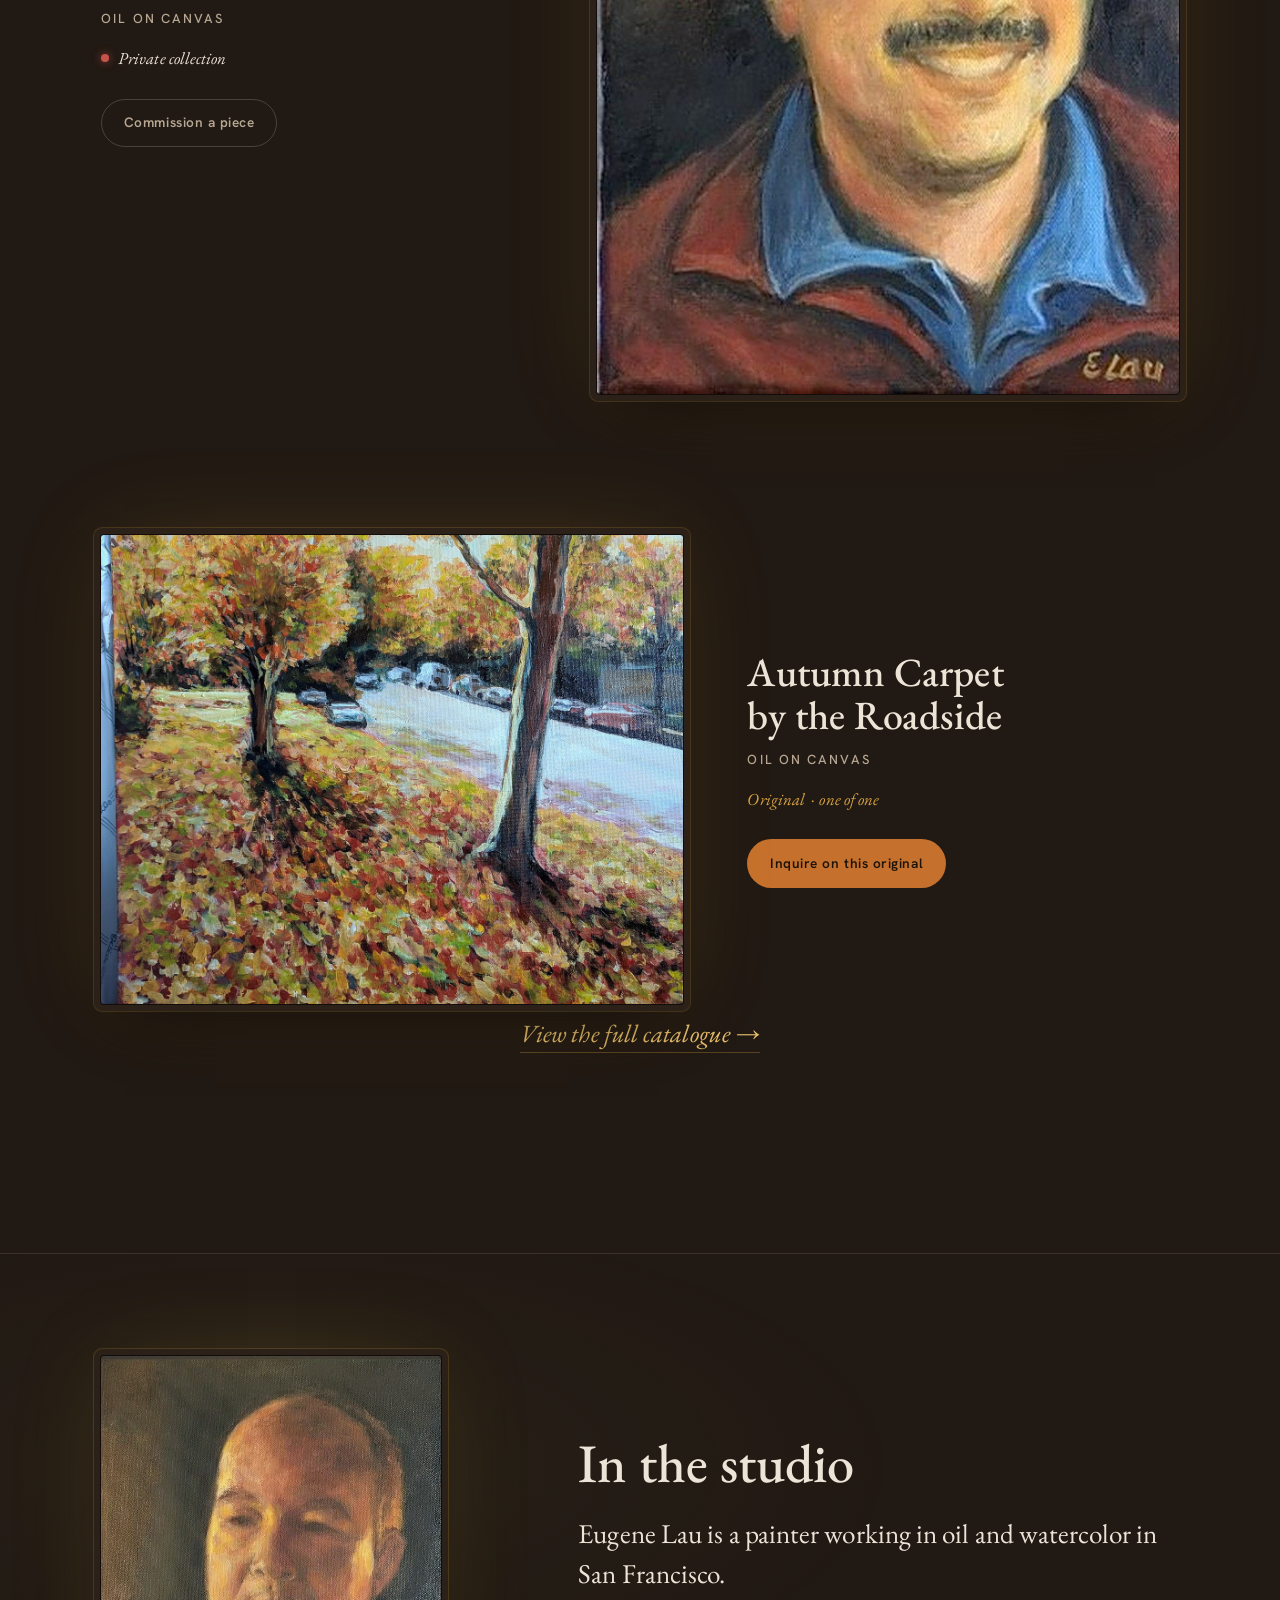
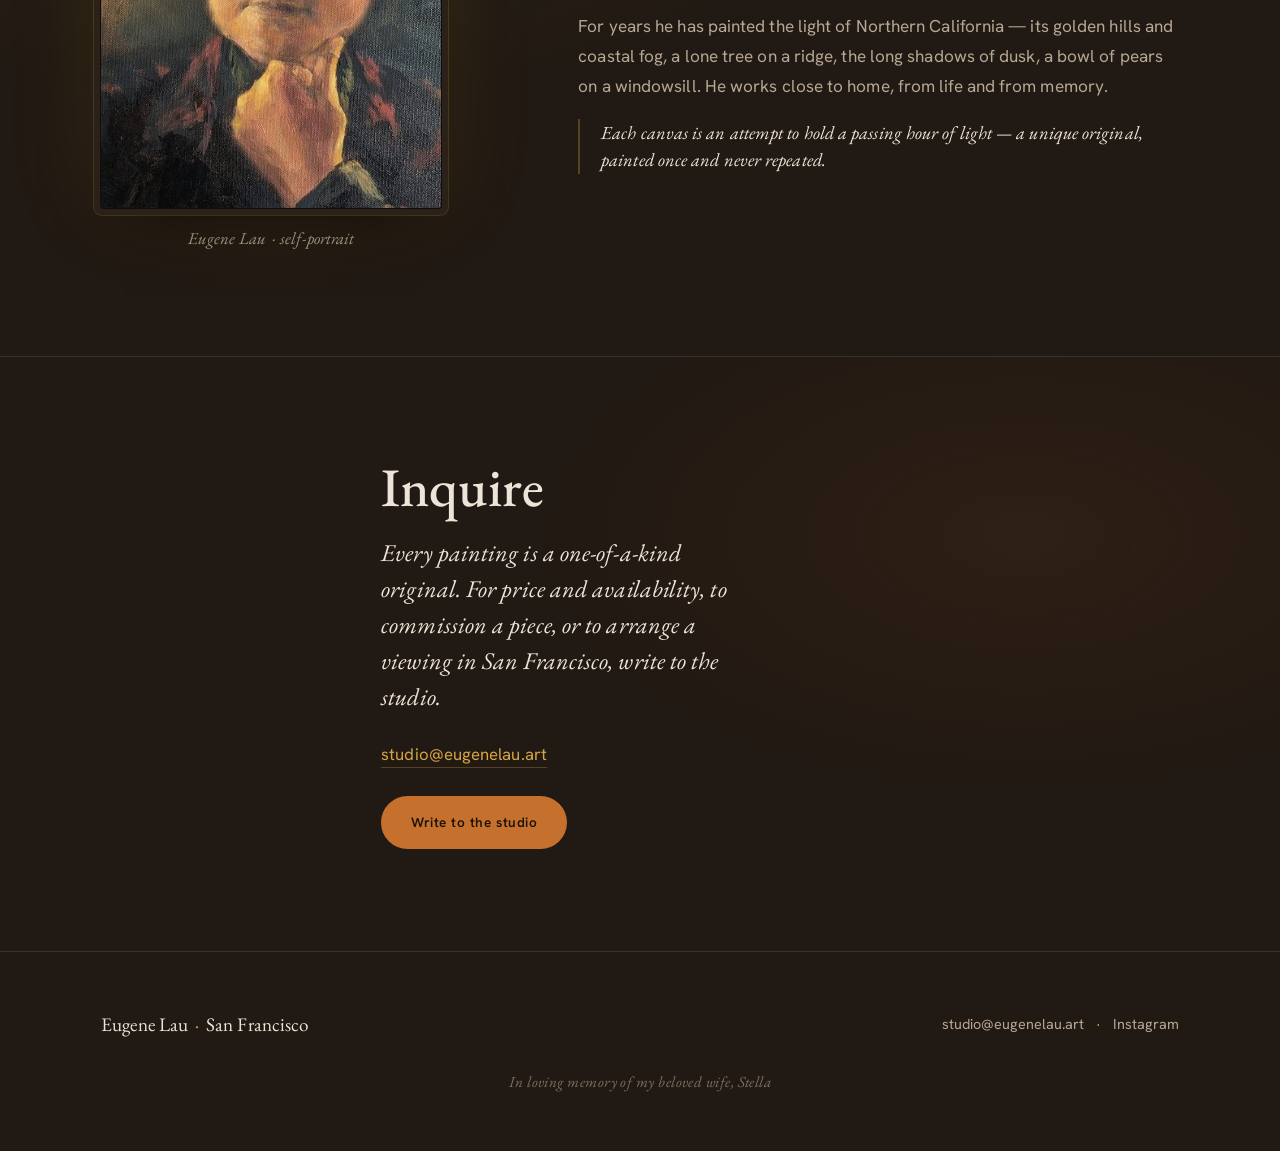
==== commit 5d04fd66: "Replace dead inquiry form with templated mailto; live IG link; Iris feature swap; 'my beloved wife' " ====
--- a/index.html
+++ b/index.html
@@ -134,15 +134,15 @@
       </li>
       <li class="work reveal" data-glow>
         <figure class="work-figure">
-          <div class="frame frame--exact" style="aspect-ratio:1/1">
-            <img src="assets/oil-69.jpg" alt="A spray of luminous pink orchids glows against a dark, shadowed green background, their petals catching soft light." loading="lazy" width="1" height="1" />
-          </div>
-        </figure>
-        <div class="tombstone">
-          <h3 class="tomb-title">Pink Orchids in Shadow</h3>
-          <p class="tomb-meta">Oil on canvas</p>
-          <p class="tomb-status">Original <span class="dot">&middot;</span> one of one</p>
-          <div class="tomb-actions"><a class="btn btn--inquire" href="#inquire" data-work="Pink Orchids in Shadow">Inquire on this original</a></div>
+          <div class="frame frame--exact" style="aspect-ratio:1150/1600">
+            <img src="assets/oil-44.jpg" alt="A purple iris with two blooms rises on tall dark green blade-like leaves against a vertical background split between cool pale blue and warm striated brown." loading="lazy" width="1150" height="1600" />
+          </div>
+        </figure>
+        <div class="tombstone">
+          <h3 class="tomb-title">Iris in Half-Light</h3>
+          <p class="tomb-meta">Oil on canvas</p>
+          <p class="tomb-status">Original <span class="dot">&middot;</span> one of one</p>
+          <div class="tomb-actions"><a class="btn btn--inquire" href="#inquire" data-work="Iris in Half-Light">Inquire on this original</a></div>
         </div>
       </li>
       <li class="work reveal" data-glow>
@@ -195,37 +195,13 @@
   </section>
 
   <section class="inquire" id="inquire" aria-labelledby="inquire-heading">
-    <div class="inquire-grid">
+    <div class="inquire-grid inquire-grid--single">
       <div class="inquire-intro">
         <h2 id="inquire-heading" class="section-title">Inquire</h2>
         <p class="inquire-copy">Every painting is a one-of-a-kind original. For price and availability, to commission a piece, or to arrange a viewing in San Francisco, write to the studio.</p>
-        <p class="inquire-contact"><a href="mailto:studio@eugenelau.art">studio@eugenelau.art</a></p>
+        <p class="inquire-contact"><a href="mailto:studio@eugenelau.art?subject=Inquiry%20%E2%80%94%20Eugene%20Lau&body=Hello%20Eugene%2C%0A%0AName%3A%0AWork%20of%20interest%3A%0AMessage%3A%0A">studio@eugenelau.art</a></p>
+        <p class="inquire-cta"><a class="btn btn--send" href="mailto:studio@eugenelau.art?subject=Inquiry%20%E2%80%94%20Eugene%20Lau&body=Hello%20Eugene%2C%0A%0AName%3A%0AWork%20of%20interest%3A%0AMessage%3A%0A">Write to the studio</a></p>
       </div>
-      <form class="inquire-form" id="inquire-form" novalidate>
-        <div class="field"><label for="f-name">Name</label><input type="text" id="f-name" name="name" autocomplete="name" required /></div>
-        <div class="field"><label for="f-email">Email</label><input type="email" id="f-email" name="email" autocomplete="email" required /></div>
-        <div class="field"><label for="f-work">Work of interest</label>
-          <div class="select-wrap">
-            <select id="f-work" name="work">
-            <option value="">No particular work &mdash; general inquiry</option>
-                          <option value="High Country Light">High Country Light</option>
-                          <option value="Four Persimmons on Dark Wood">Four Persimmons on Dark Wood</option>
-                          <option value="Through the Cedars">Through the Cedars</option>
-                          <option value="Birds Of Paradise Aflame">Birds Of Paradise Aflame</option>
-                          <option value="Filling Station at Dusk">Filling Station at Dusk</option>
-                          <option value="The Gentleman in Black Tie">The Gentleman in Black Tie</option>
-                          <option value="Pink Orchids in Shadow">Pink Orchids in Shadow</option>
-                          <option value="The Man in the Red Jacket">The Man in the Red Jacket</option>
-                          <option value="Autumn Carpet by the Roadside">Autumn Carpet by the Roadside</option>
-                          <option value="A commission">A commission</option>
-            </select>
-            <span class="select-arrow" aria-hidden="true">&#9662;</span>
-          </div>
-        </div>
-        <div class="field"><label for="f-message">Message</label><textarea id="f-message" name="message" rows="4" required></textarea></div>
-        <button type="submit" class="btn btn--send">Send to the studio</button>
-        <p class="form-success" id="form-success" role="status" hidden>Thank you &mdash; the studio will be in touch.</p>
-      </form>
     </div>
   </section>
 
@@ -234,9 +210,9 @@
 <footer class="site-footer">
   <div class="footer-inner">
     <p class="footer-mark">Eugene Lau <span class="dot">&middot;</span> San Francisco</p>
-    <p class="footer-links"><a href="mailto:studio@eugenelau.art">studio@eugenelau.art</a><span class="dot" aria-hidden="true">&middot;</span><a href="#" rel="noopener">Instagram</a></p>
+    <p class="footer-links"><a href="mailto:studio@eugenelau.art">studio@eugenelau.art</a><span class="dot" aria-hidden="true">&middot;</span><a href="https://www.instagram.com/eugene.lau.3597/" target="_blank" rel="noopener">Instagram</a></p>
   </div>
-  <p class="footer-memorial">In loving memory of his beloved wife, Stella</p>
+  <p class="footer-memorial">In loving memory of my beloved wife, Stella</p>
 </footer>
 
 <script id="bgvs" type="x-shader/x-vertex">
--- a/styles.css
+++ b/styles.css
@@ -755,6 +755,8 @@
   padding-bottom: 2px;
 }
 .inquire-contact a:hover { border-color: var(--amber); }
+.inquire-grid--single { grid-template-columns: 1fr; max-width: 62ch; }
+.inquire-cta { margin-top: 1.7rem; }
 
 .inquire-form {
   display: flex;
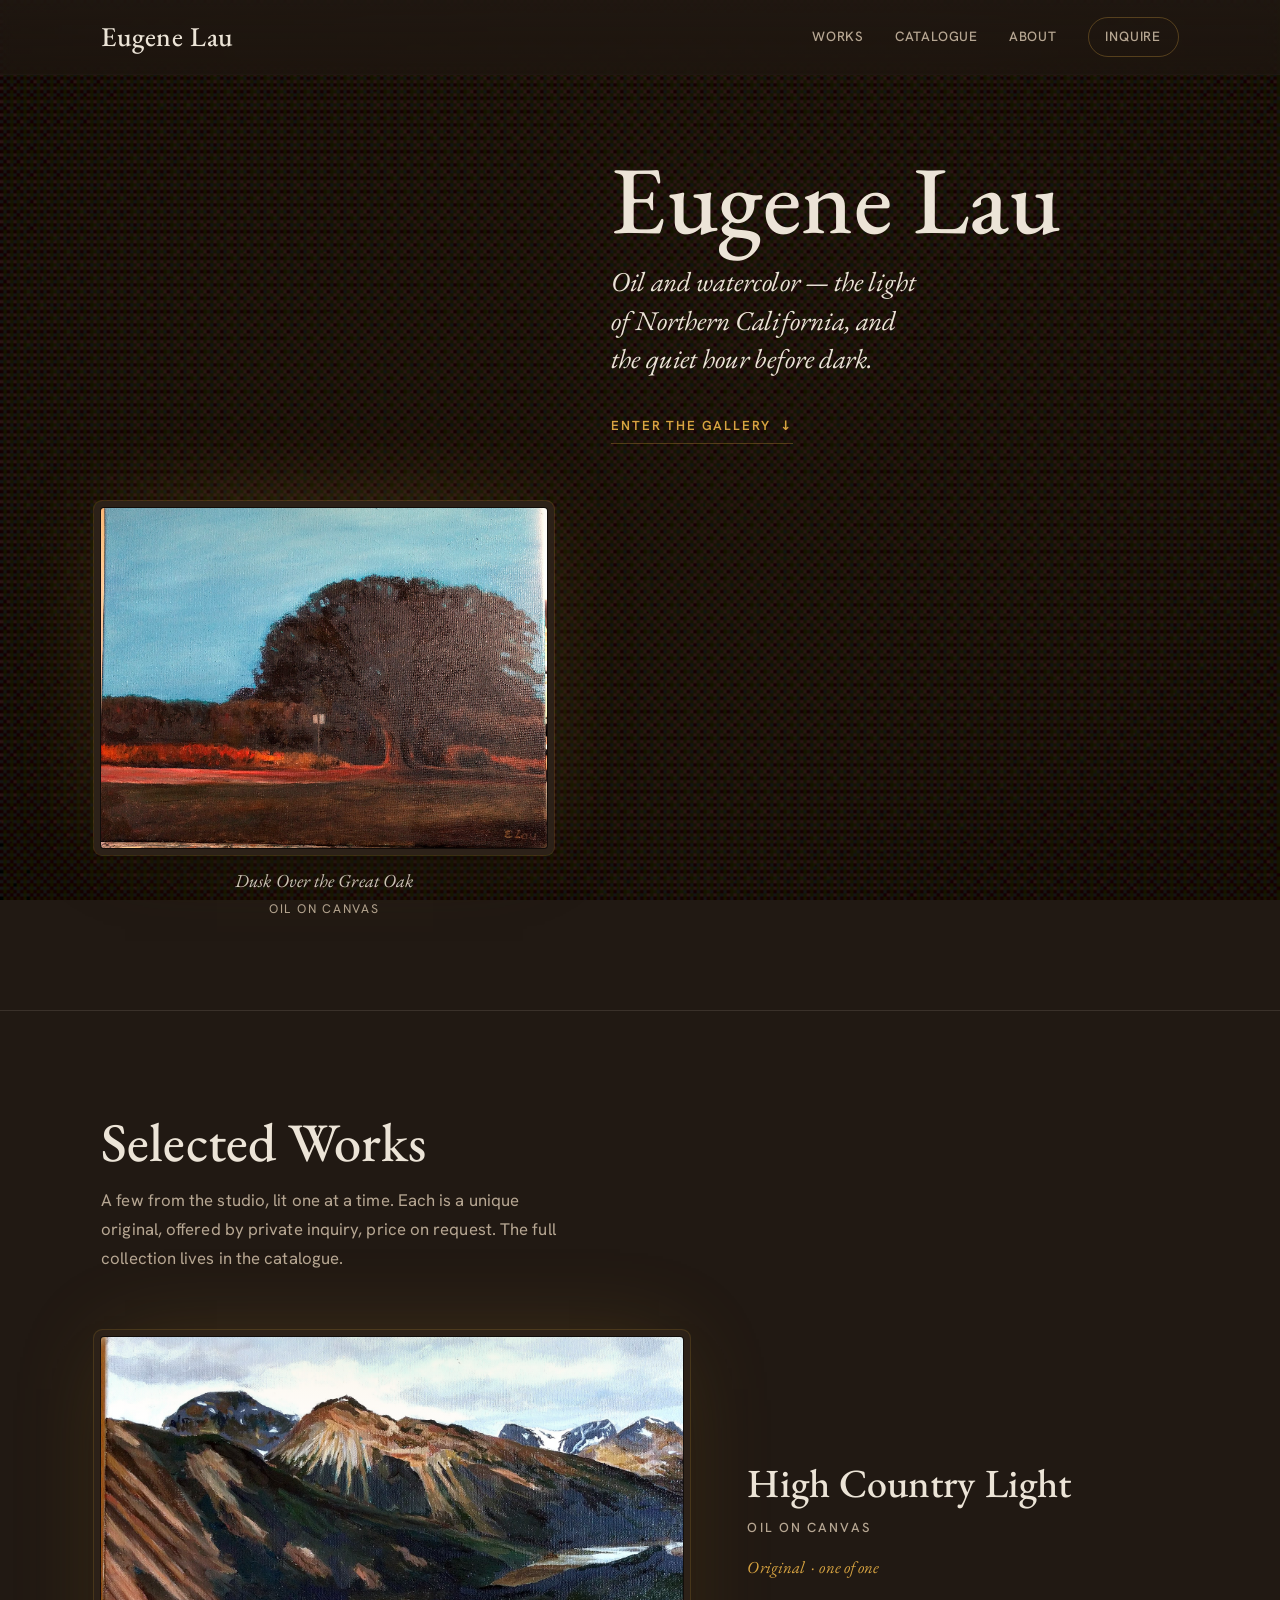
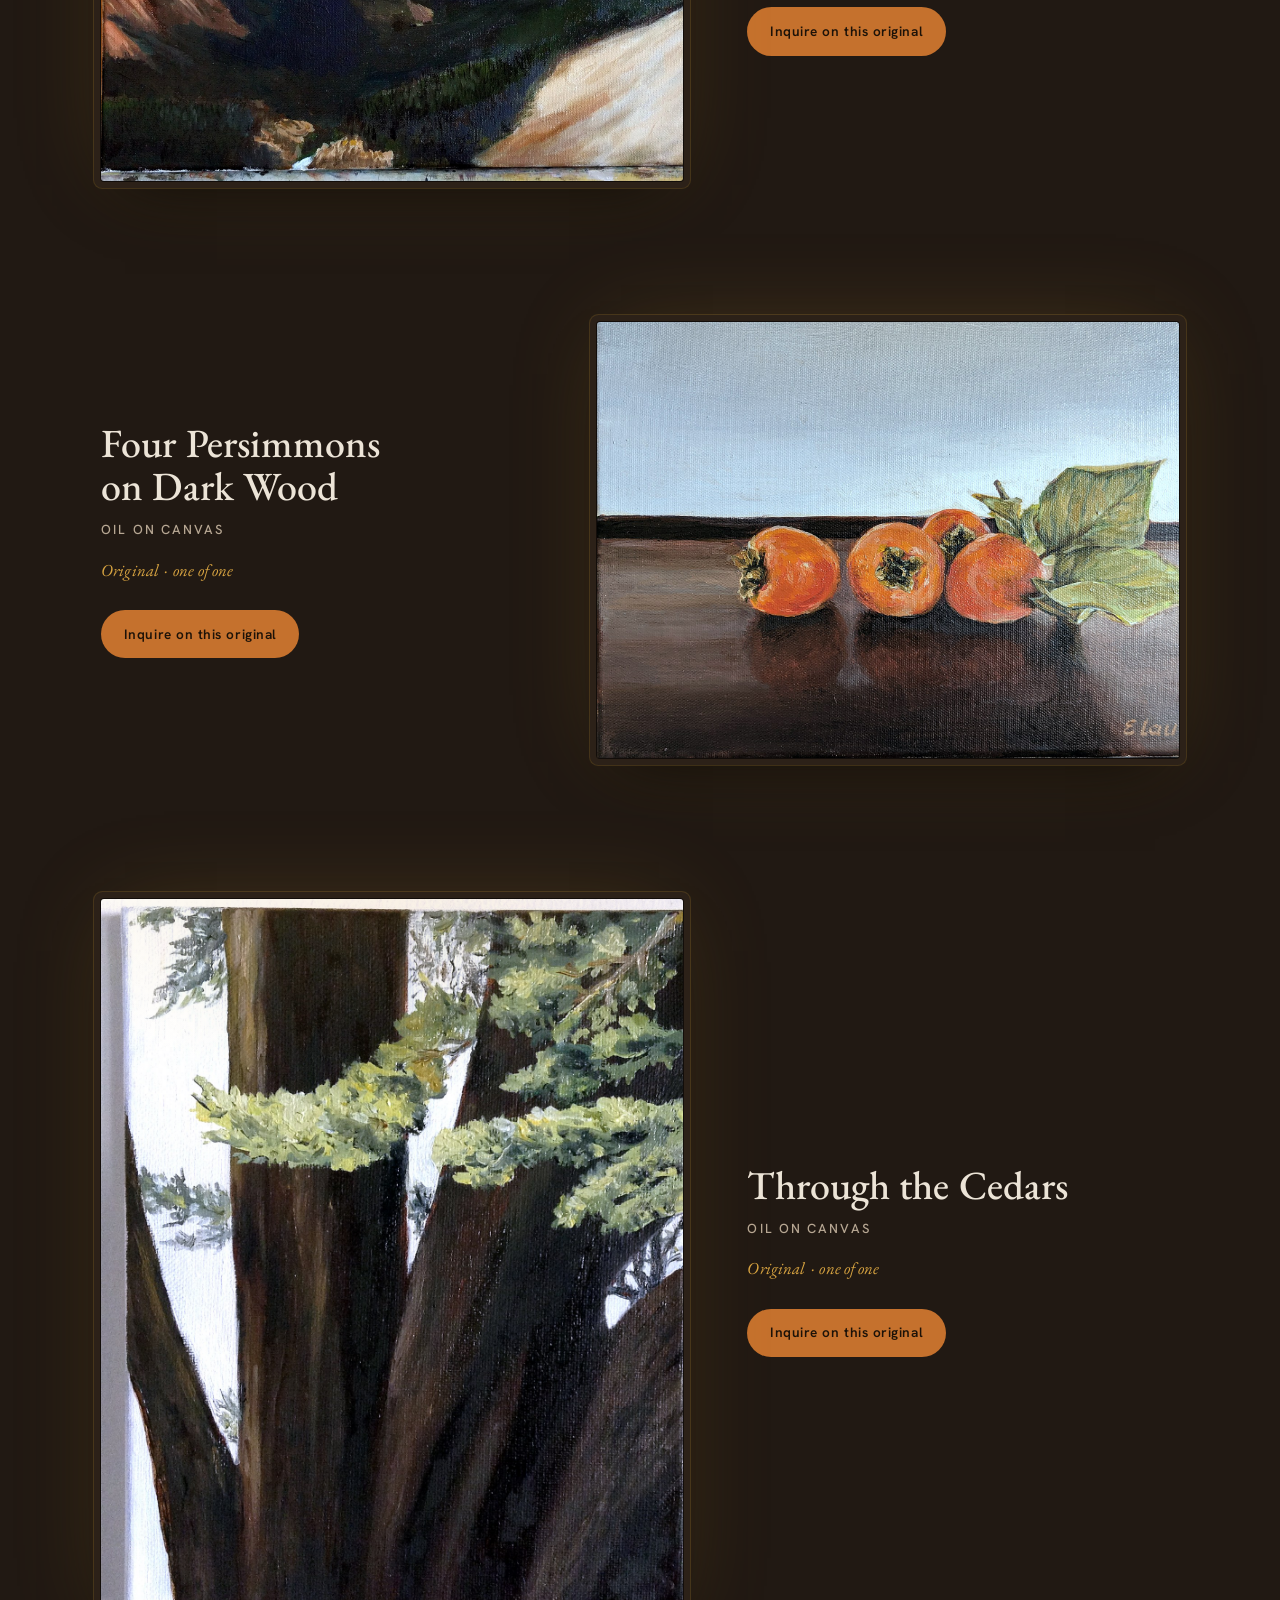
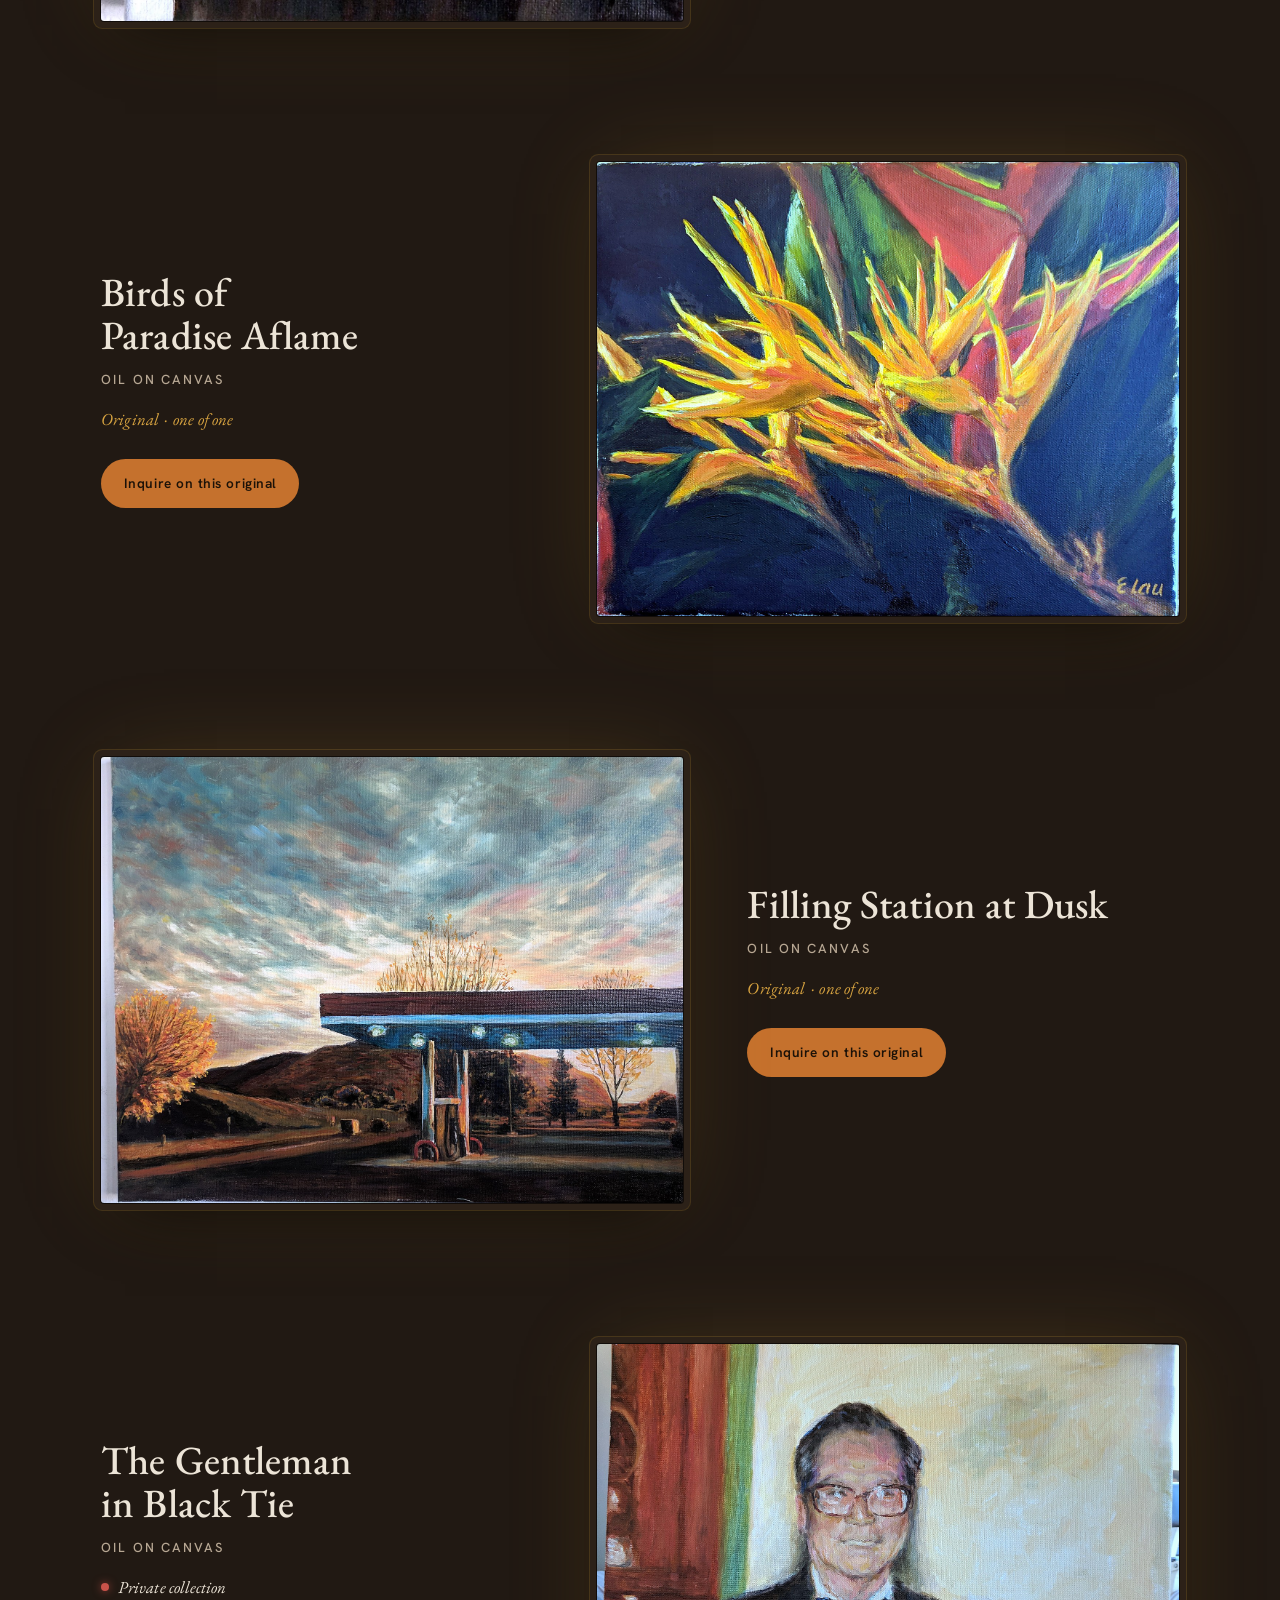
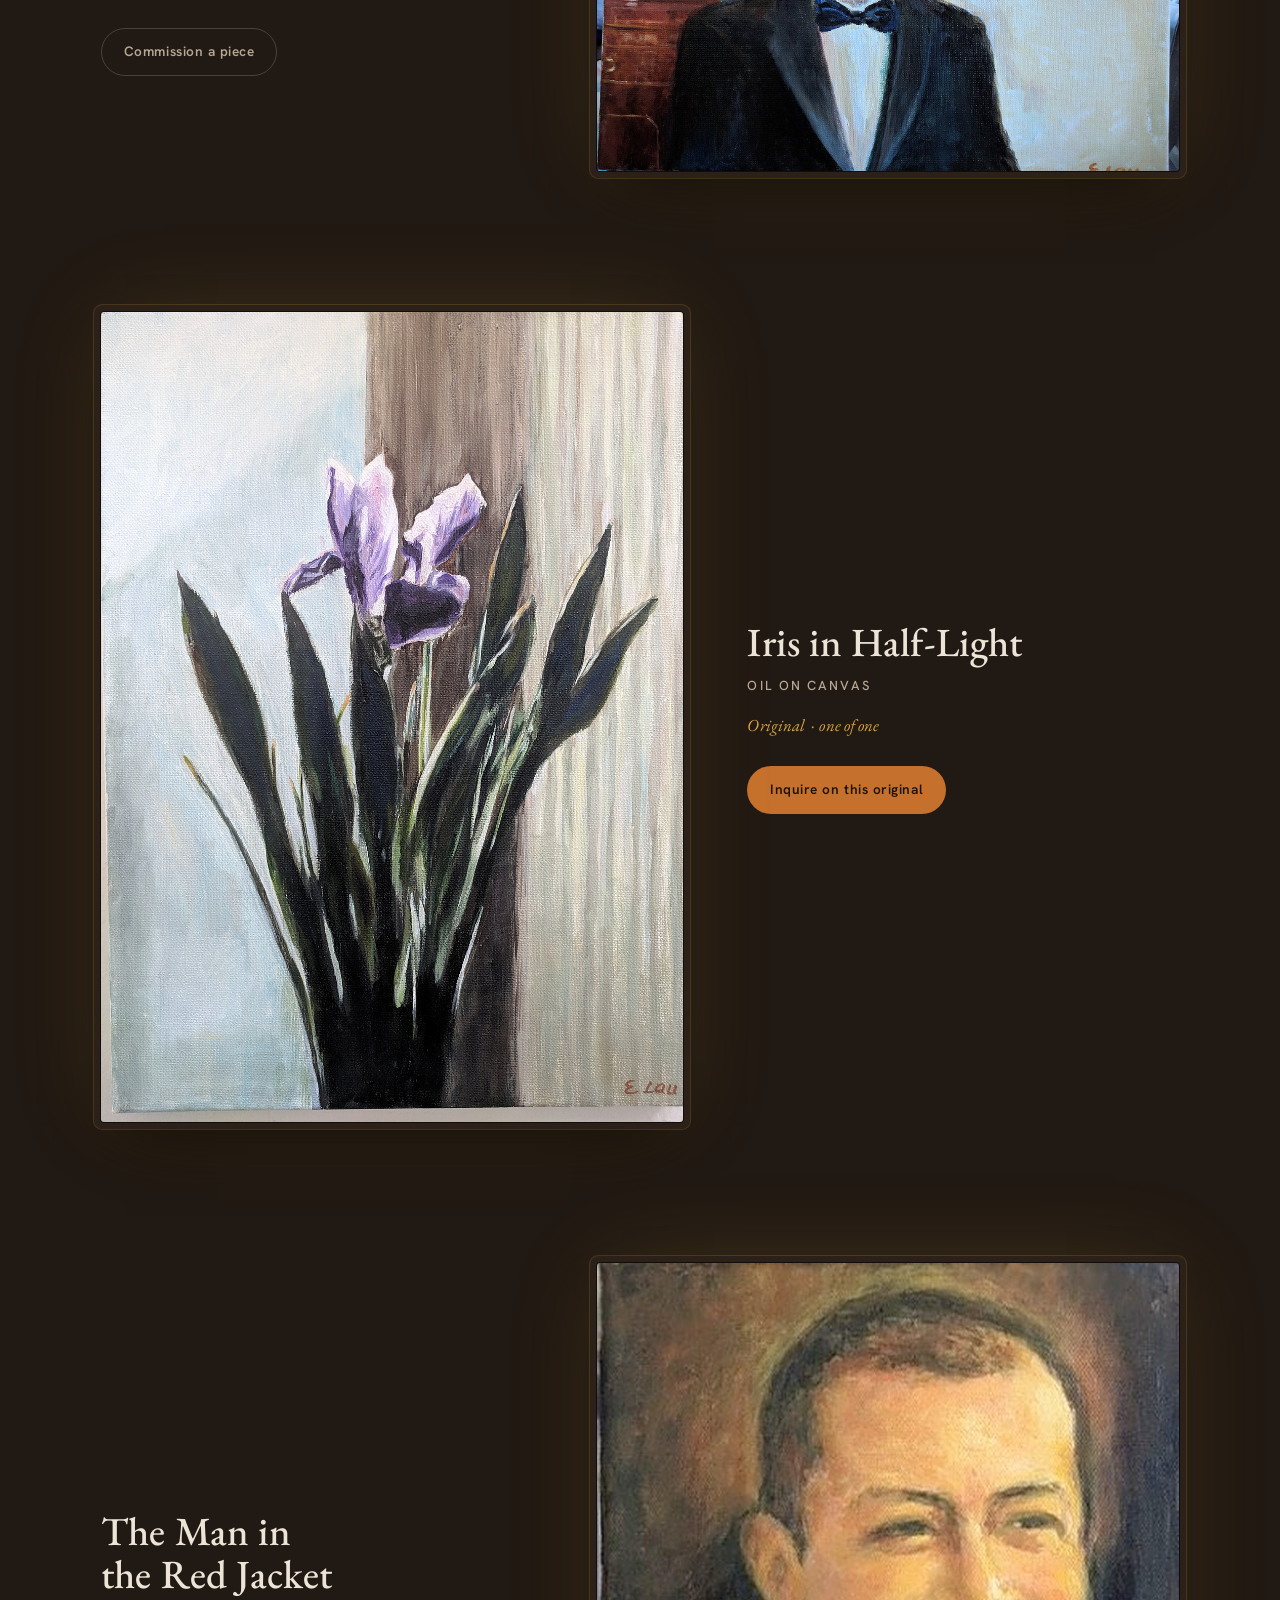
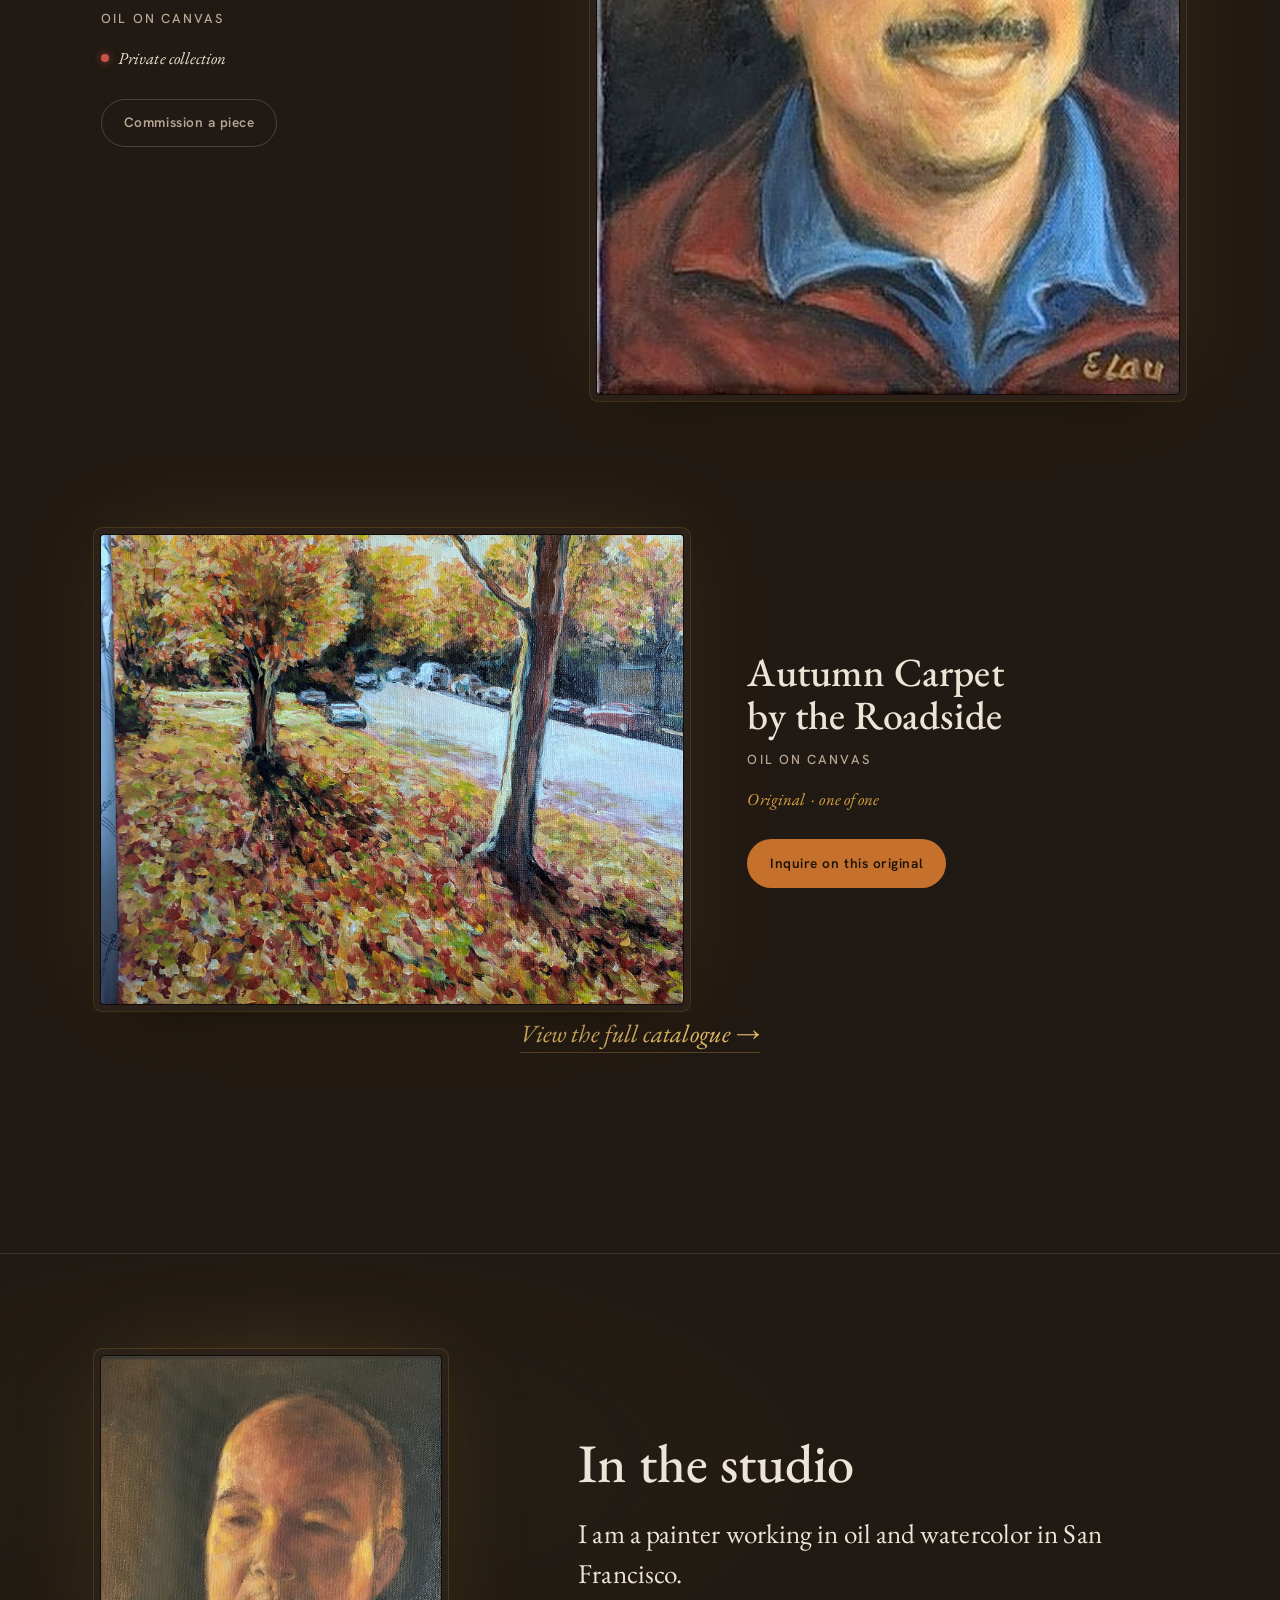
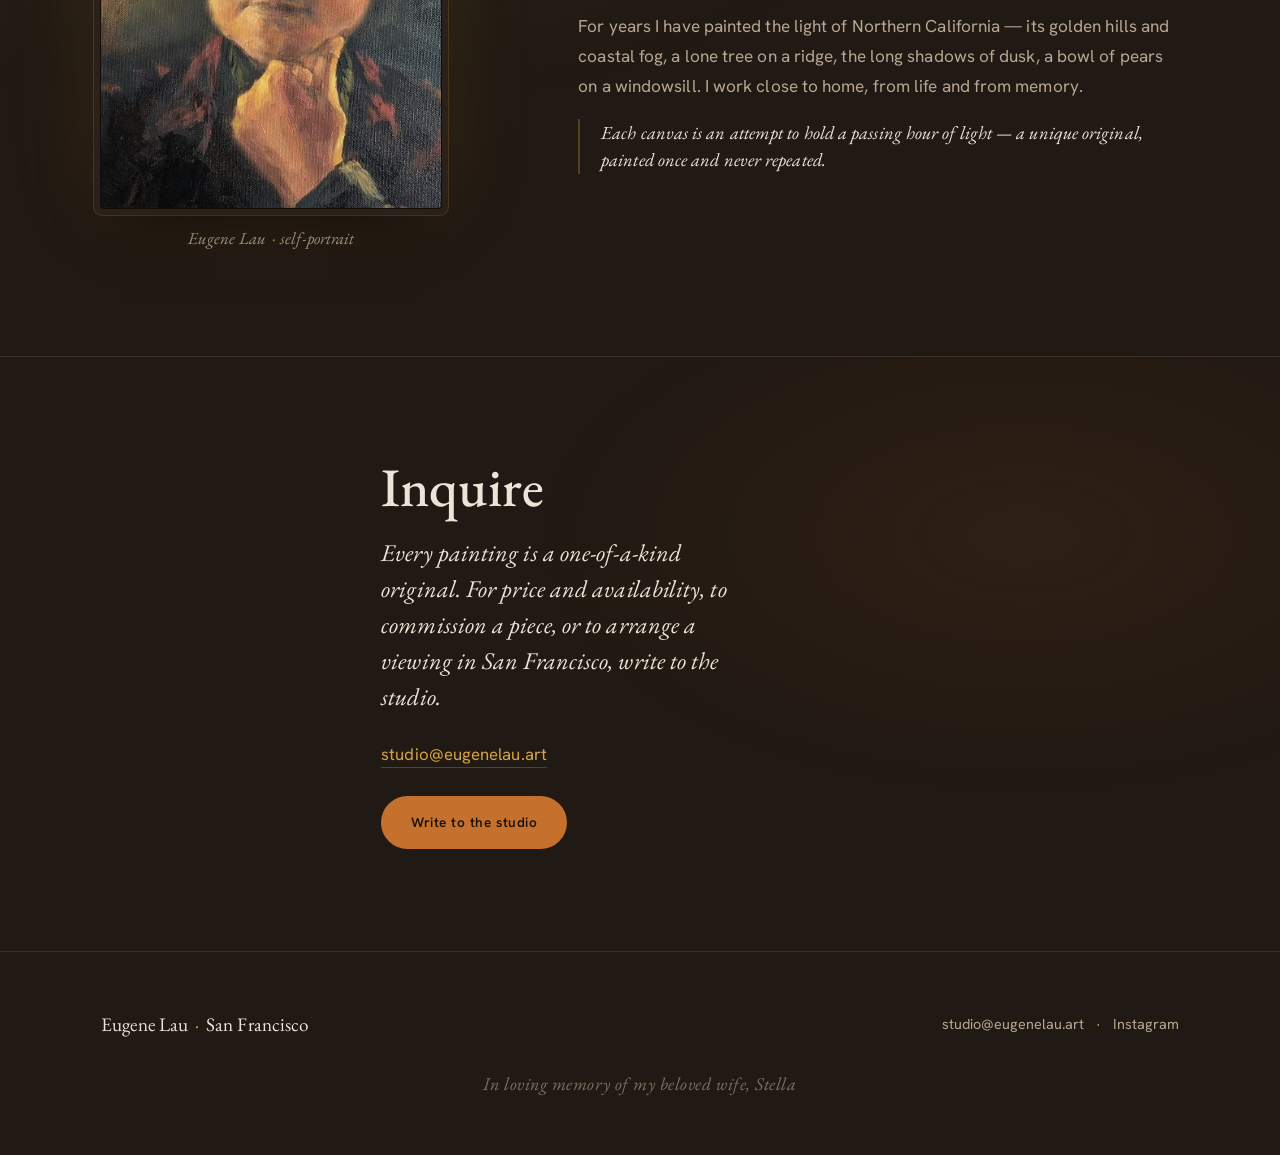
==== commit 5e26bfe2: "Fix bully recs: de-collide titles, working per-painting inquiry, first-person voice - Titles: de-col" ====
--- a/index.html
+++ b/index.html
@@ -51,7 +51,7 @@
   <section class="works" id="works" aria-labelledby="works-heading">
     <div class="section-head">
       <h2 id="works-heading" class="section-title">Selected Works</h2>
-      <p class="section-lede">A few from the studio, lit one at a time. Each is a unique original, offered by private inquiry. The full collection lives in the catalogue.</p>
+      <p class="section-lede">A few from the studio, lit one at a time. Each is a unique original, offered by private inquiry, price on request. The full collection lives in the catalogue.</p>
     </div>
     <ol class="work-list">
       <li class="work reveal" data-glow>
@@ -64,7 +64,7 @@
           <h3 class="tomb-title">High Country Light</h3>
           <p class="tomb-meta">Oil on canvas</p>
           <p class="tomb-status">Original <span class="dot">&middot;</span> one of one</p>
-          <div class="tomb-actions"><a class="btn btn--inquire" href="#inquire" data-work="High Country Light">Inquire on this original</a></div>
+          <div class="tomb-actions"><a class="btn btn--inquire" href="mailto:studio@eugenelau.art?subject=Inquiry%20%E2%80%94%20High%20Country%20Light&body=Hello%20Eugene%2C%0A%0AI%27d%20like%20to%20inquire%20about%20%22High%20Country%20Light%22.%0A%0AMessage%3A%0A">Inquire on this original</a></div>
         </div>
       </li>
       <li class="work reveal" data-glow>
@@ -77,7 +77,7 @@
           <h3 class="tomb-title">Four Persimmons on Dark Wood</h3>
           <p class="tomb-meta">Oil on canvas</p>
           <p class="tomb-status">Original <span class="dot">&middot;</span> one of one</p>
-          <div class="tomb-actions"><a class="btn btn--inquire" href="#inquire" data-work="Four Persimmons on Dark Wood">Inquire on this original</a></div>
+          <div class="tomb-actions"><a class="btn btn--inquire" href="mailto:studio@eugenelau.art?subject=Inquiry%20%E2%80%94%20Four%20Persimmons%20on%20Dark%20Wood&body=Hello%20Eugene%2C%0A%0AI%27d%20like%20to%20inquire%20about%20%22Four%20Persimmons%20on%20Dark%20Wood%22.%0A%0AMessage%3A%0A">Inquire on this original</a></div>
         </div>
       </li>
       <li class="work reveal" data-glow>
@@ -90,7 +90,7 @@
           <h3 class="tomb-title">Through the Cedars</h3>
           <p class="tomb-meta">Oil on canvas</p>
           <p class="tomb-status">Original <span class="dot">&middot;</span> one of one</p>
-          <div class="tomb-actions"><a class="btn btn--inquire" href="#inquire" data-work="Through the Cedars">Inquire on this original</a></div>
+          <div class="tomb-actions"><a class="btn btn--inquire" href="mailto:studio@eugenelau.art?subject=Inquiry%20%E2%80%94%20Through%20the%20Cedars&body=Hello%20Eugene%2C%0A%0AI%27d%20like%20to%20inquire%20about%20%22Through%20the%20Cedars%22.%0A%0AMessage%3A%0A">Inquire on this original</a></div>
         </div>
       </li>
       <li class="work reveal" data-glow>
@@ -100,10 +100,10 @@
           </div>
         </figure>
         <div class="tombstone">
-          <h3 class="tomb-title">Birds Of Paradise Aflame</h3>
-          <p class="tomb-meta">Oil on canvas</p>
-          <p class="tomb-status">Original <span class="dot">&middot;</span> one of one</p>
-          <div class="tomb-actions"><a class="btn btn--inquire" href="#inquire" data-work="Birds Of Paradise Aflame">Inquire on this original</a></div>
+          <h3 class="tomb-title">Birds of Paradise Aflame</h3>
+          <p class="tomb-meta">Oil on canvas</p>
+          <p class="tomb-status">Original <span class="dot">&middot;</span> one of one</p>
+          <div class="tomb-actions"><a class="btn btn--inquire" href="mailto:studio@eugenelau.art?subject=Inquiry%20%E2%80%94%20Birds%20of%20Paradise%20Aflame&body=Hello%20Eugene%2C%0A%0AI%27d%20like%20to%20inquire%20about%20%22Birds%20of%20Paradise%20Aflame%22.%0A%0AMessage%3A%0A">Inquire on this original</a></div>
         </div>
       </li>
       <li class="work reveal" data-glow>
@@ -116,7 +116,7 @@
           <h3 class="tomb-title">Filling Station at Dusk</h3>
           <p class="tomb-meta">Oil on canvas</p>
           <p class="tomb-status">Original <span class="dot">&middot;</span> one of one</p>
-          <div class="tomb-actions"><a class="btn btn--inquire" href="#inquire" data-work="Filling Station at Dusk">Inquire on this original</a></div>
+          <div class="tomb-actions"><a class="btn btn--inquire" href="mailto:studio@eugenelau.art?subject=Inquiry%20%E2%80%94%20Filling%20Station%20at%20Dusk&body=Hello%20Eugene%2C%0A%0AI%27d%20like%20to%20inquire%20about%20%22Filling%20Station%20at%20Dusk%22.%0A%0AMessage%3A%0A">Inquire on this original</a></div>
         </div>
       </li>
       <li class="work reveal" data-glow>
@@ -129,7 +129,7 @@
           <h3 class="tomb-title">The Gentleman in Black Tie</h3>
           <p class="tomb-meta">Oil on canvas</p>
           <p class="tomb-status tomb-status--sold">Private collection</p>
-          <div class="tomb-actions"><a class="btn btn--ghost" href="#inquire" data-work="A commission">Commission a piece</a></div>
+          <div class="tomb-actions"><a class="btn btn--ghost" href="mailto:studio@eugenelau.art?subject=Commission%20inquiry%20%E2%80%94%20Eugene%20Lau&body=Hello%20Eugene%2C%0A%0AI%27d%20like%20to%20commission%20a%20piece.%0A%0AMessage%3A%0A">Commission a piece</a></div>
         </div>
       </li>
       <li class="work reveal" data-glow>
@@ -142,7 +142,7 @@
           <h3 class="tomb-title">Iris in Half-Light</h3>
           <p class="tomb-meta">Oil on canvas</p>
           <p class="tomb-status">Original <span class="dot">&middot;</span> one of one</p>
-          <div class="tomb-actions"><a class="btn btn--inquire" href="#inquire" data-work="Iris in Half-Light">Inquire on this original</a></div>
+          <div class="tomb-actions"><a class="btn btn--inquire" href="mailto:studio@eugenelau.art?subject=Inquiry%20%E2%80%94%20Iris%20in%20Half-Light&body=Hello%20Eugene%2C%0A%0AI%27d%20like%20to%20inquire%20about%20%22Iris%20in%20Half-Light%22.%0A%0AMessage%3A%0A">Inquire on this original</a></div>
         </div>
       </li>
       <li class="work reveal" data-glow>
@@ -155,7 +155,7 @@
           <h3 class="tomb-title">The Man in the Red Jacket</h3>
           <p class="tomb-meta">Oil on canvas</p>
           <p class="tomb-status tomb-status--sold">Private collection</p>
-          <div class="tomb-actions"><a class="btn btn--ghost" href="#inquire" data-work="A commission">Commission a piece</a></div>
+          <div class="tomb-actions"><a class="btn btn--ghost" href="mailto:studio@eugenelau.art?subject=Commission%20inquiry%20%E2%80%94%20Eugene%20Lau&body=Hello%20Eugene%2C%0A%0AI%27d%20like%20to%20commission%20a%20piece.%0A%0AMessage%3A%0A">Commission a piece</a></div>
         </div>
       </li>
       <li class="work reveal" data-glow>
@@ -168,7 +168,7 @@
           <h3 class="tomb-title">Autumn Carpet by the Roadside</h3>
           <p class="tomb-meta">Oil on canvas</p>
           <p class="tomb-status">Original <span class="dot">&middot;</span> one of one</p>
-          <div class="tomb-actions"><a class="btn btn--inquire" href="#inquire" data-work="Autumn Carpet by the Roadside">Inquire on this original</a></div>
+          <div class="tomb-actions"><a class="btn btn--inquire" href="mailto:studio@eugenelau.art?subject=Inquiry%20%E2%80%94%20Autumn%20Carpet%20by%20the%20Roadside&body=Hello%20Eugene%2C%0A%0AI%27d%20like%20to%20inquire%20about%20%22Autumn%20Carpet%20by%20the%20Roadside%22.%0A%0AMessage%3A%0A">Inquire on this original</a></div>
         </div>
       </li>
     </ol>
@@ -187,8 +187,8 @@
       </figure>
       <div class="about-copy">
         <h2 id="about-heading" class="section-title">In the studio</h2>
-        <p class="about-lead">Eugene Lau is a painter working in oil and watercolor in San Francisco.</p>
-        <p>For years he has painted the light of Northern California &mdash; its golden hills and coastal fog, a lone tree on a ridge, the long shadows of dusk, a bowl of pears on a windowsill. He works close to home, from life and from memory.</p>
+        <p class="about-lead">I am a painter working in oil and watercolor in San Francisco.</p>
+        <p>For years I have painted the light of Northern California &mdash; its golden hills and coastal fog, a lone tree on a ridge, the long shadows of dusk, a bowl of pears on a windowsill. I work close to home, from life and from memory.</p>
         <p class="about-quote">Each canvas is an attempt to hold a passing hour of light &mdash; a unique original, painted once and never repeated.</p>
       </div>
     </div>
--- a/styles.css
+++ b/styles.css
@@ -876,7 +876,7 @@
   text-align: center;
   font-family: var(--ff-display);
   font-style: italic;
-  font-size: 0.95rem;
+  font-size: 1.12rem;
   letter-spacing: 0.03em;
   color: var(--taupe);
   opacity: 0.62;
@@ -988,6 +988,19 @@
 .c-item figcaption { padding:.7rem .15rem 0; display:flex; flex-direction:column; gap:.12rem; }
 .c-title { font-family:var(--ff-display); font-size:1.08rem; line-height:1.2; }
 .c-meta { font-family:var(--ff-body); font-size:.74rem; letter-spacing:.05em; color:var(--taupe); text-transform:capitalize; }
+.c-inquire {
+  align-self: flex-start;
+  margin-top: .3rem;
+  font-family: var(--ff-body);
+  font-size: .72rem;
+  letter-spacing: .08em;
+  text-transform: uppercase;
+  color: var(--amber);
+  opacity: .8;
+  border-bottom: 1px solid var(--amber-hair);
+  transition: opacity .3s var(--ease), border-color .3s var(--ease);
+}
+.c-inquire:hover, .c-inquire:focus-visible { opacity: 1; border-color: var(--amber); }
 .c-sold { color:#d2685c; } .c-avail { color:#8a9a63; }
 .catalogue-cta { max-width:var(--maxw); margin:0 auto; padding:.5rem var(--gutter) clamp(3rem,8vw,6rem); text-align:center; }
 .catalogue-cta a { font-family:var(--ff-display); font-style:italic; font-size:clamp(1.15rem,2.4vw,1.55rem); color:var(--amber-soft); border-bottom:1px solid var(--amber-hair); padding-bottom:3px; transition:color .25s var(--ease); }
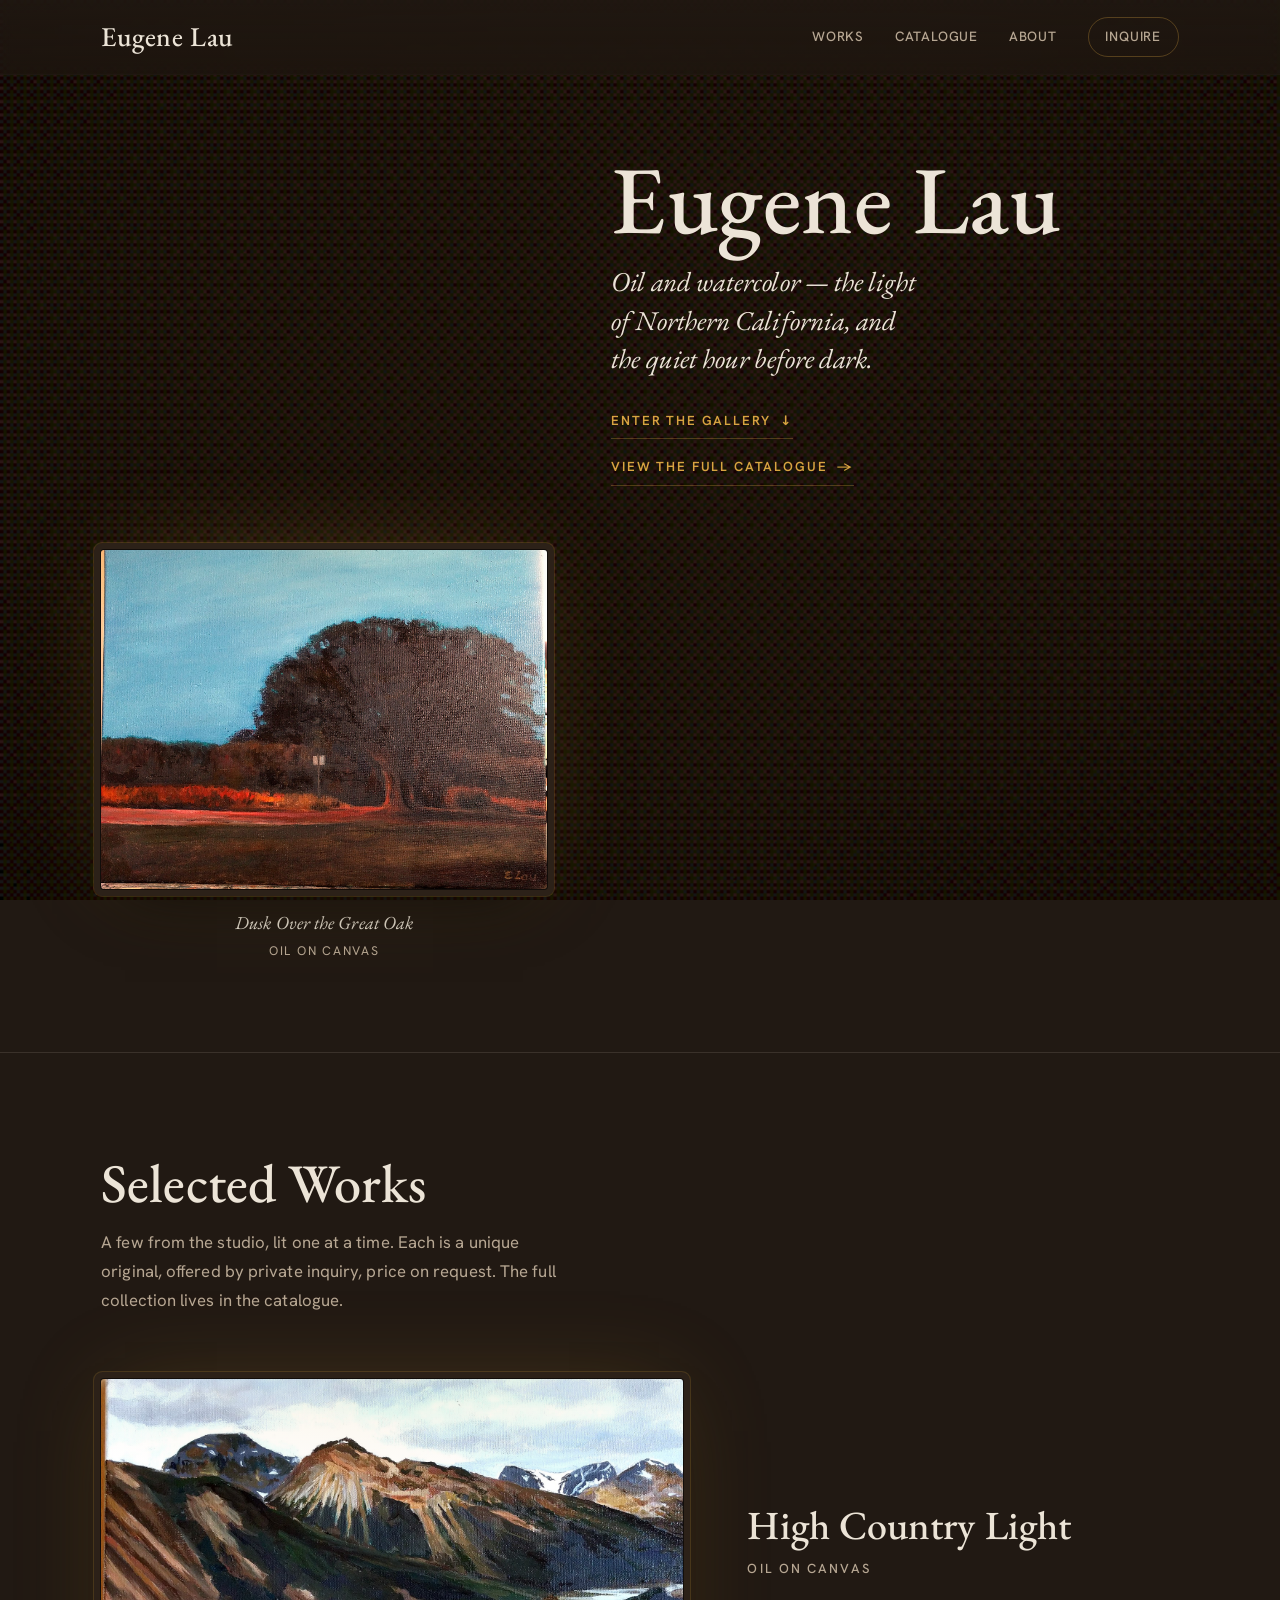
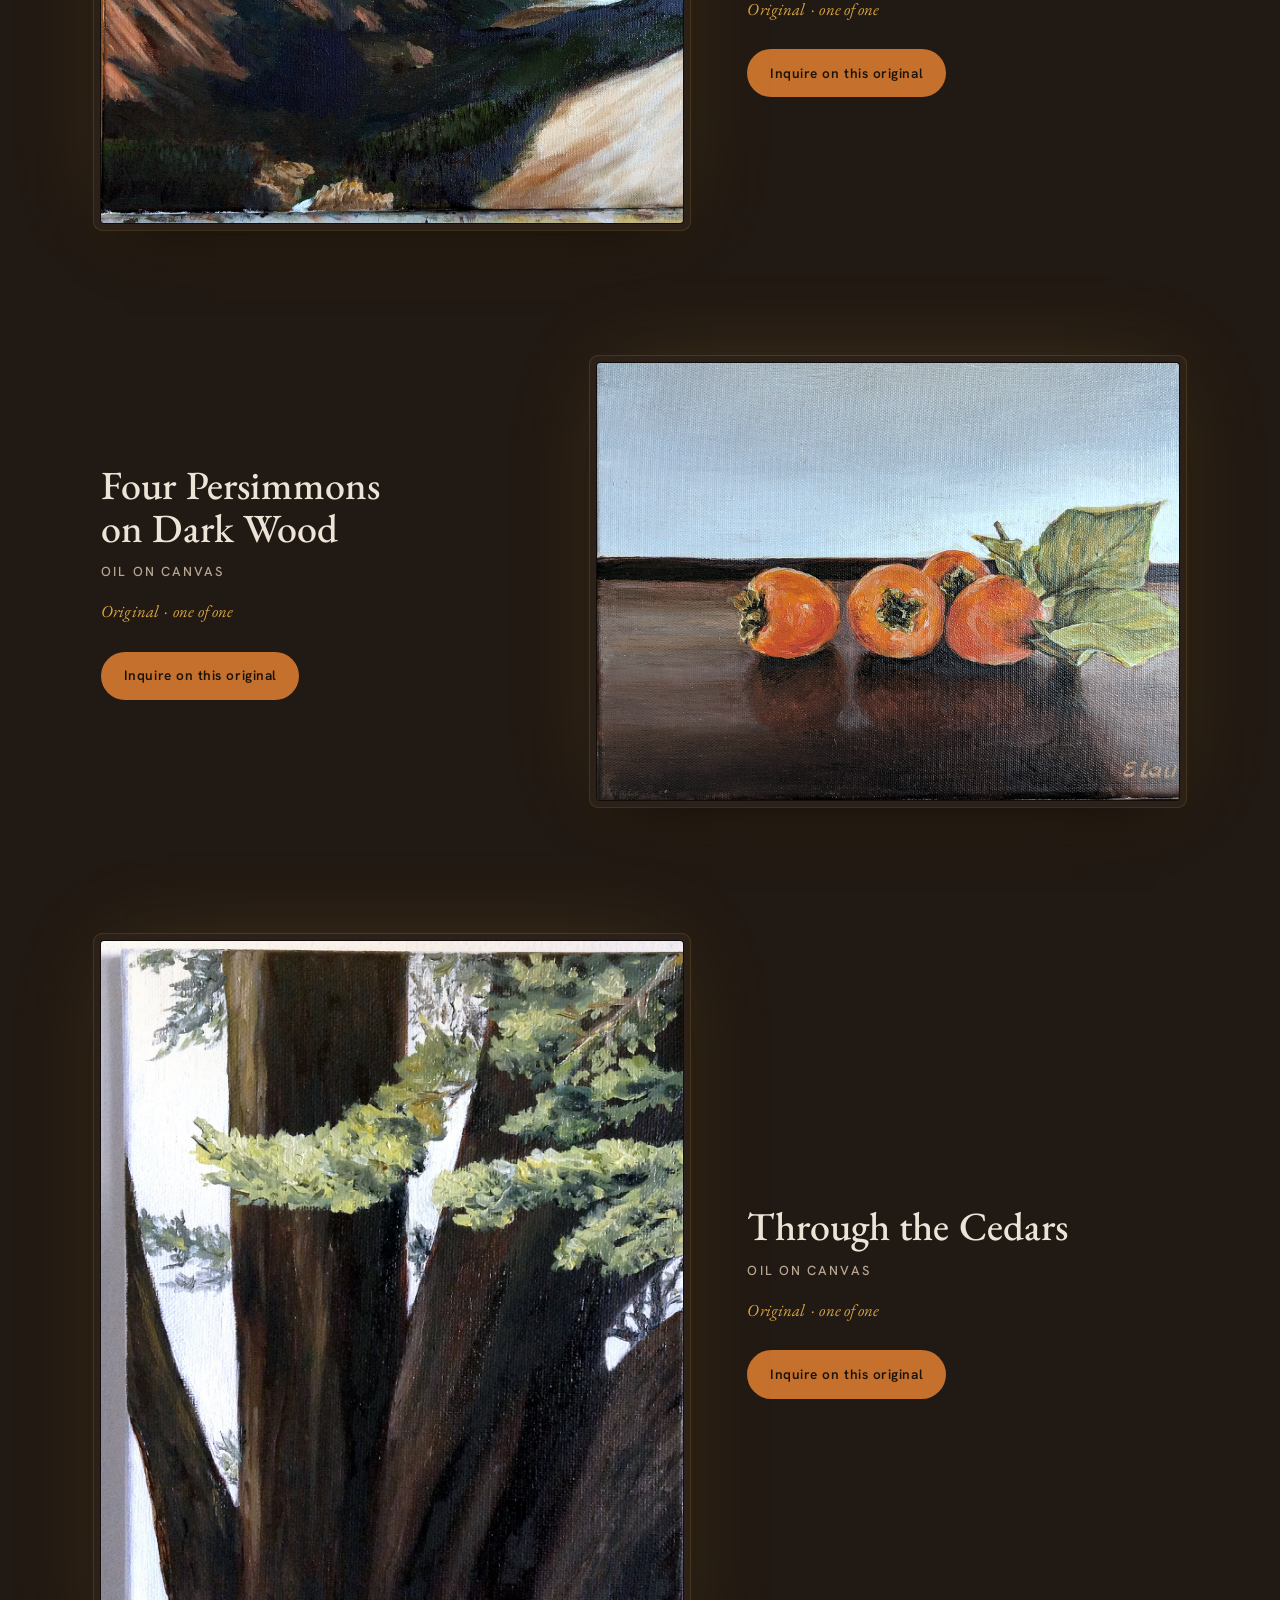
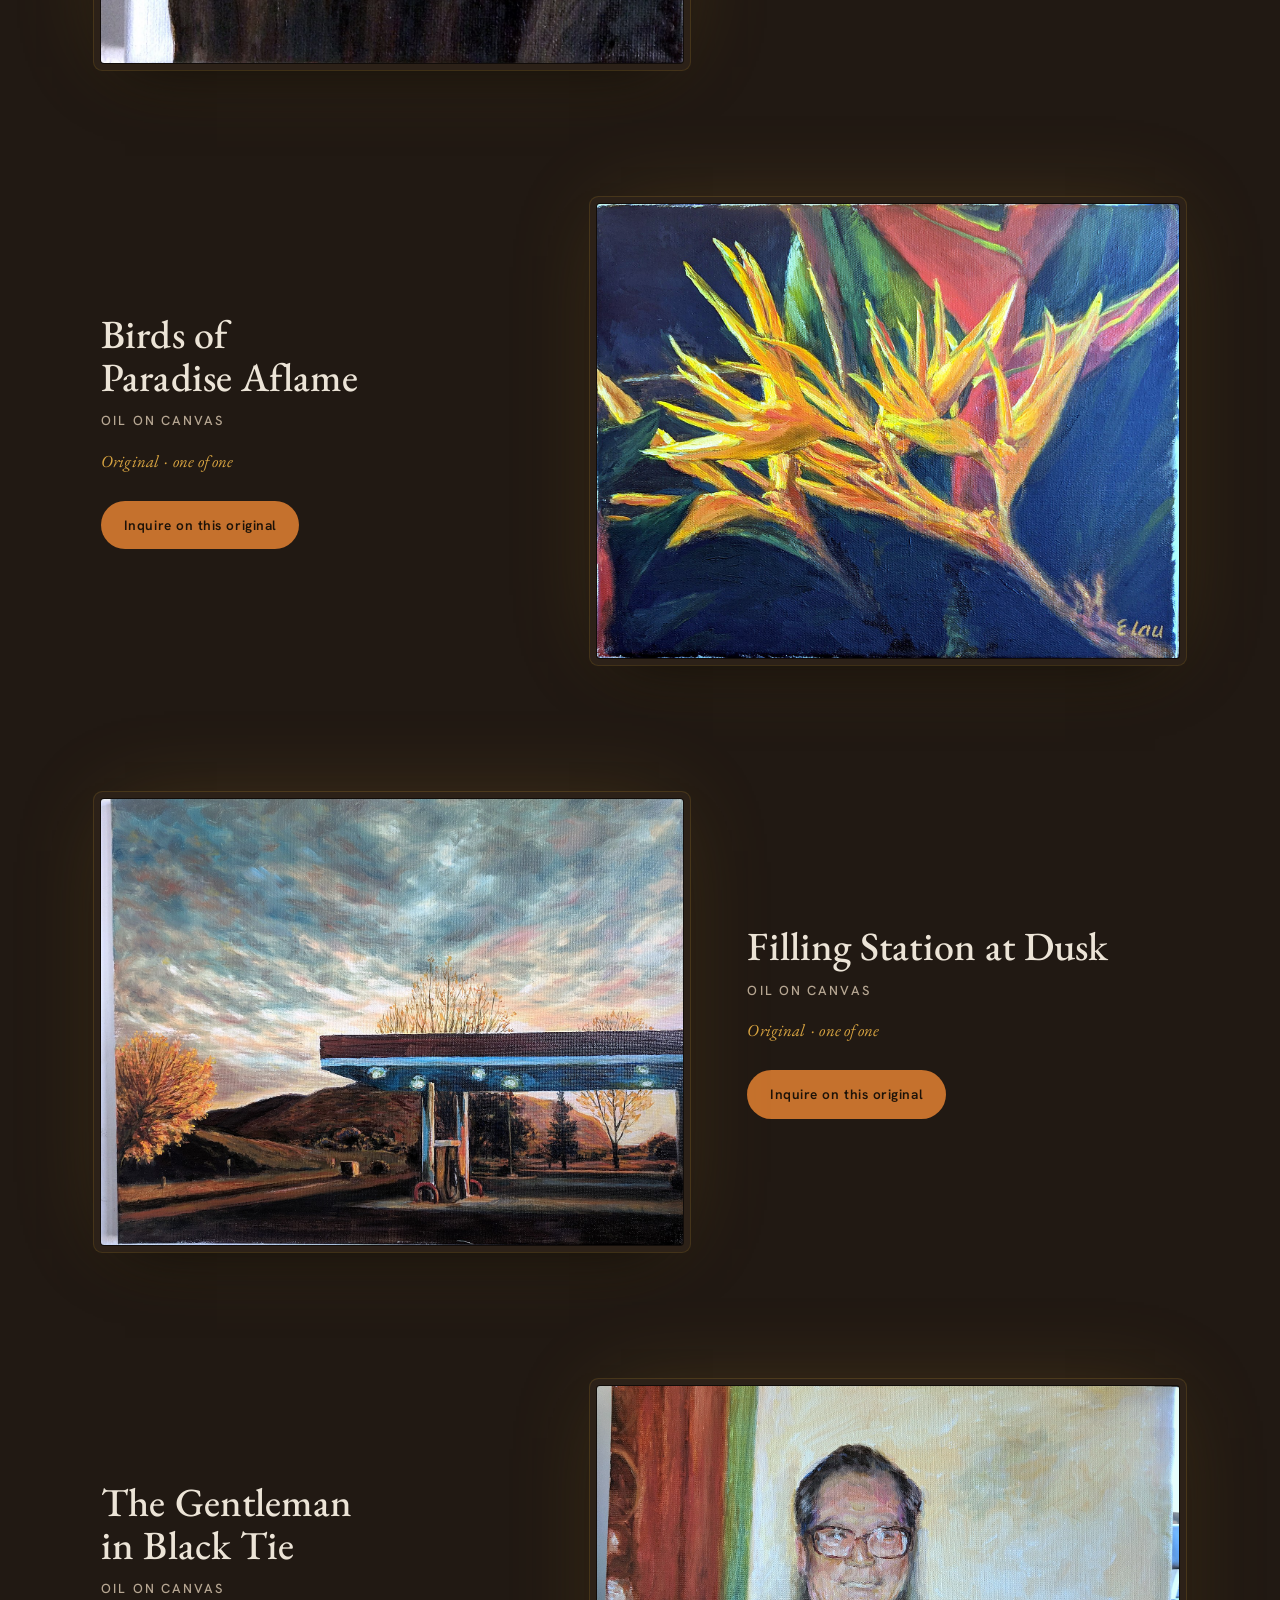
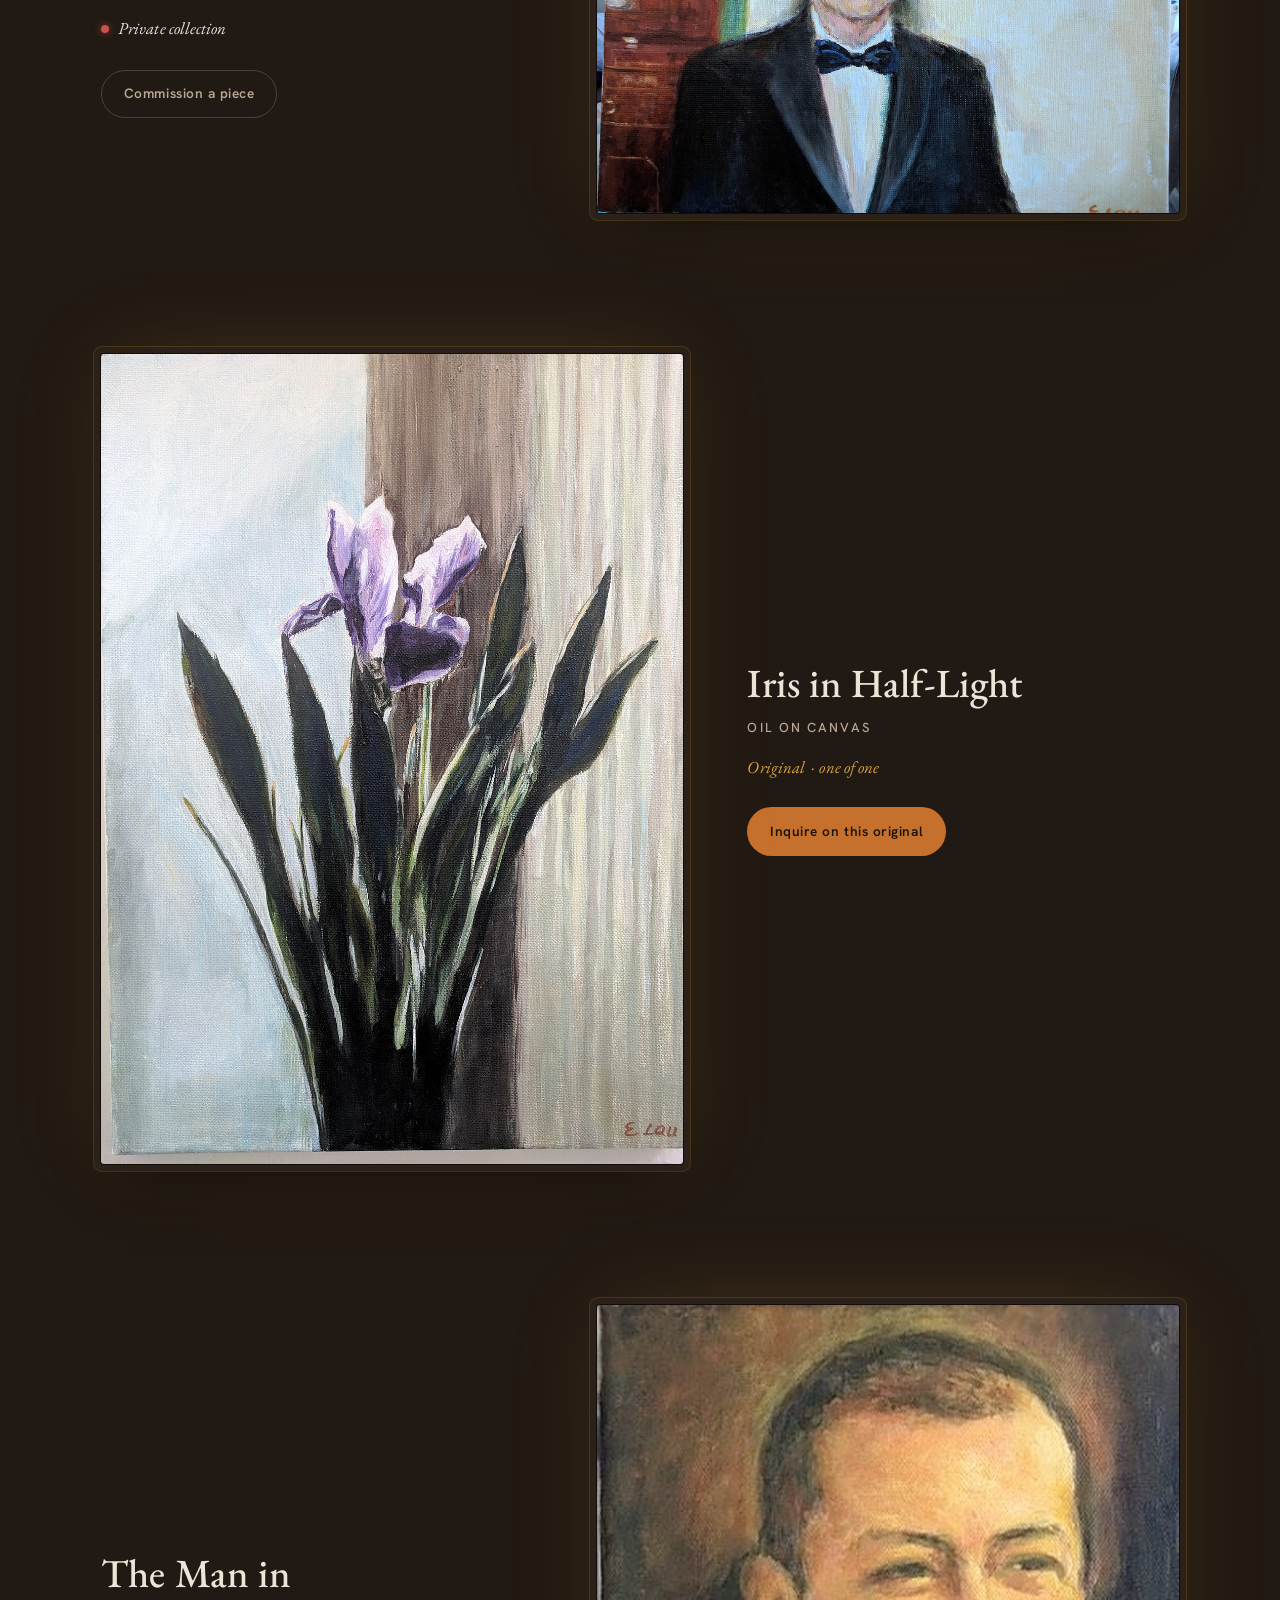
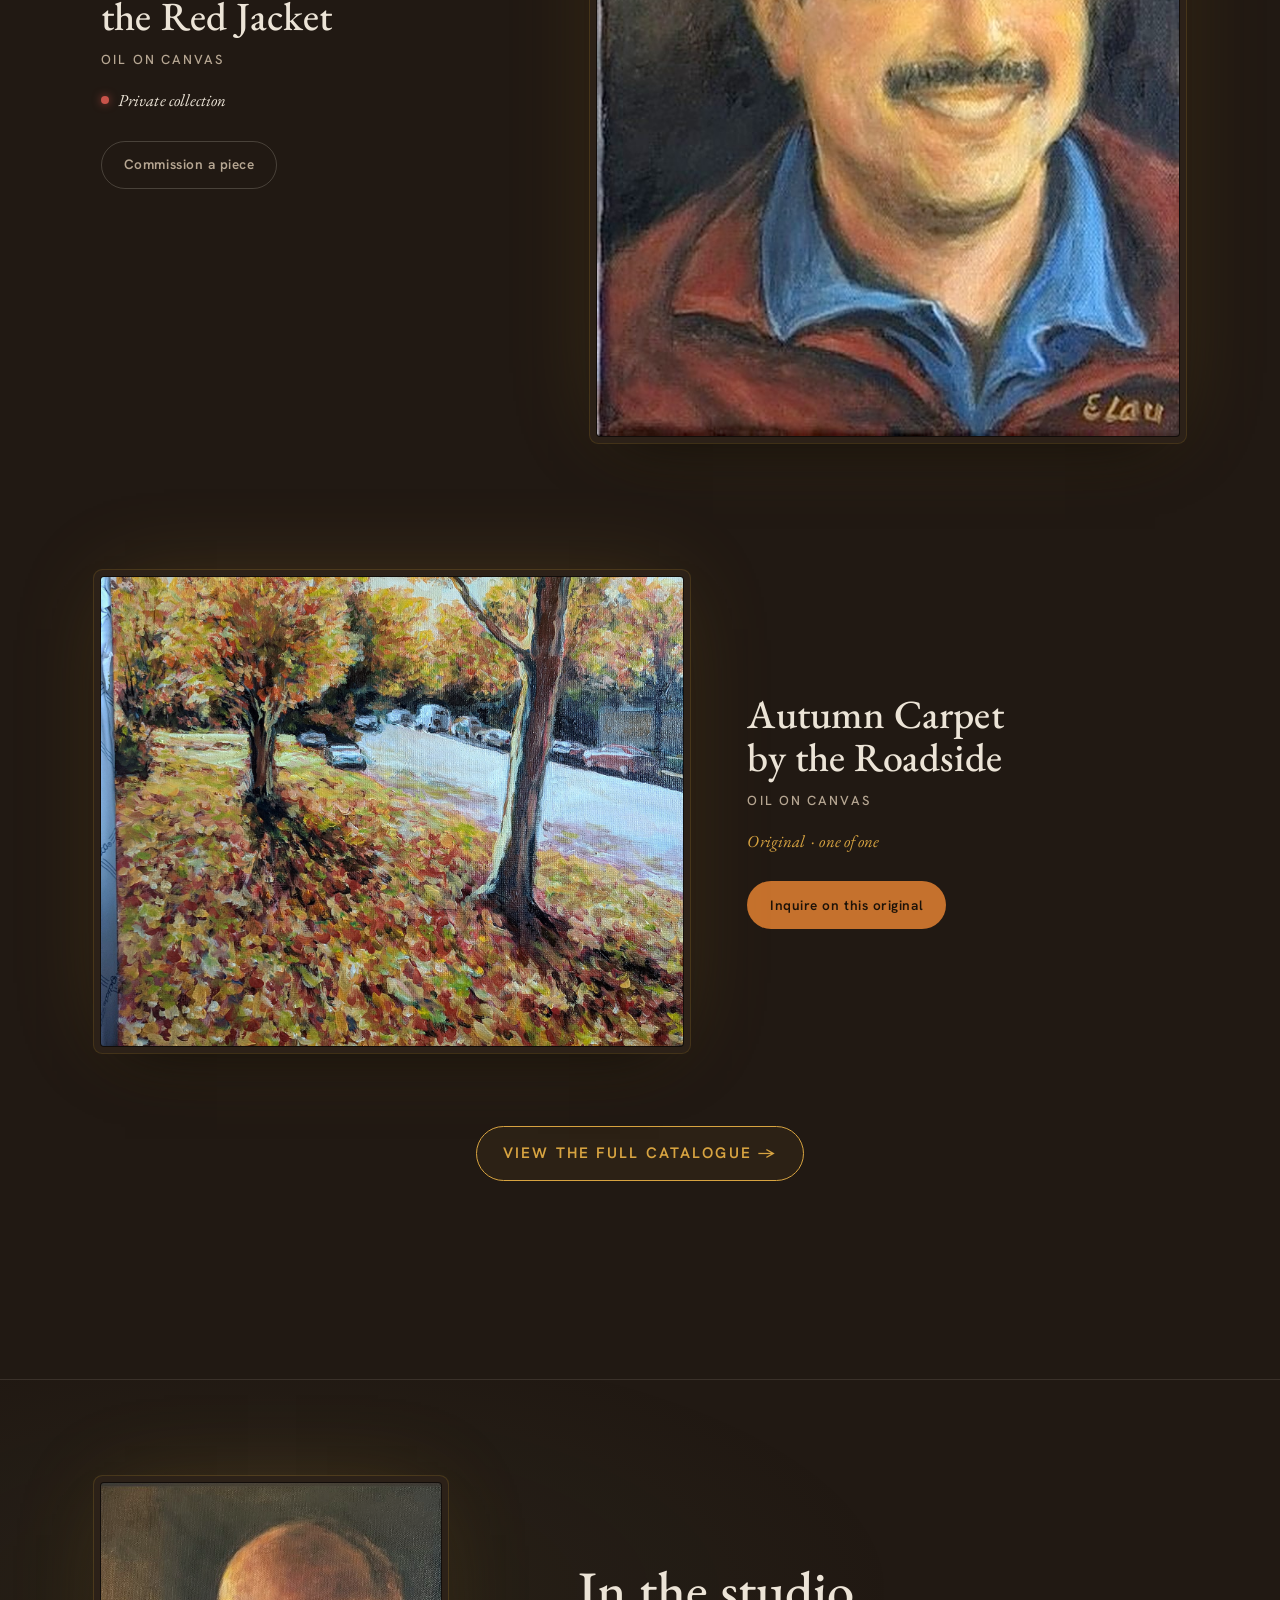
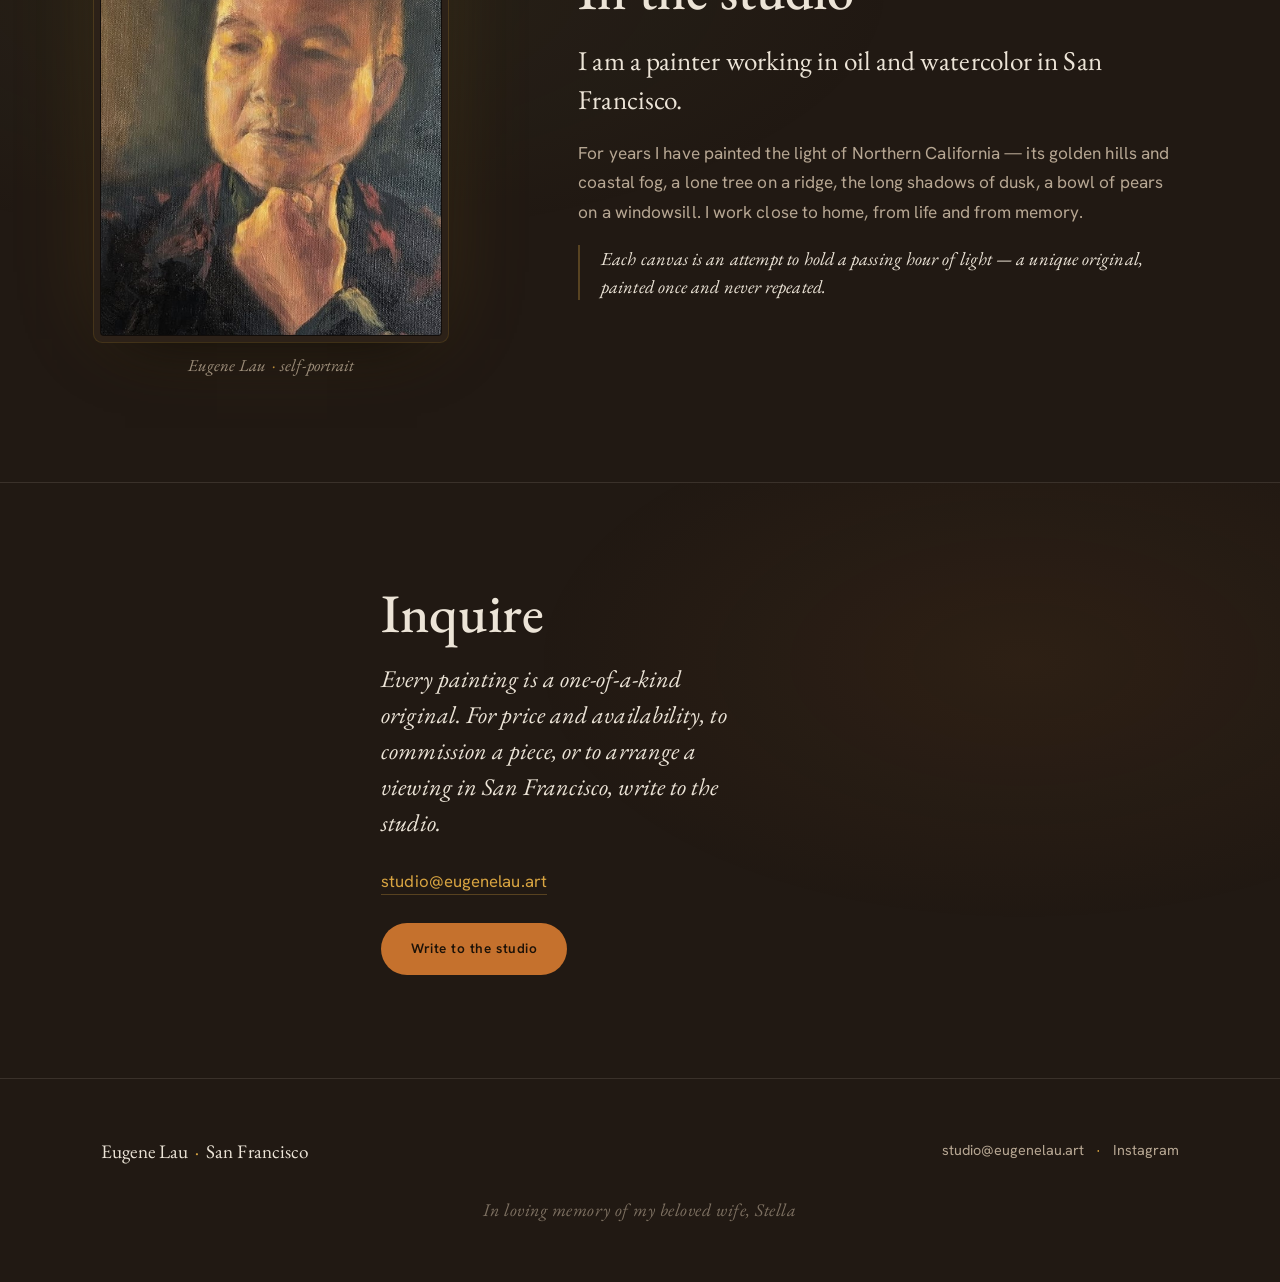
==== commit 22d4a59e: "Add hairline catalogue link under "Enter the gallery" in hero Co-Authored-By: Claude Opus 4.8 (1M co" ====
--- a/index.html
+++ b/index.html
@@ -44,7 +44,10 @@
     <div class="hero-copy">
       <h1 id="hero-name" class="hero-name">Eugene Lau</h1>
       <p class="hero-tagline">Oil and watercolor &mdash; the light of Northern California, and the quiet hour before dark.</p>
-      <a class="enter-link" href="#works"><span>Enter the gallery</span><span class="enter-arrow" aria-hidden="true">&#8595;</span></a>
+      <div class="hero-ctas">
+        <a class="enter-link" href="#works"><span>Enter the gallery</span><span class="enter-arrow" aria-hidden="true">&#8595;</span></a>
+        <a class="enter-link" href="catalogue.html"><span>View the full catalogue</span><span aria-hidden="true">&#8594;</span></a>
+      </div>
     </div>
   </section>
 
--- a/styles.css
+++ b/styles.css
@@ -323,6 +323,7 @@
   text-wrap: balance;
   margin-bottom: 2rem;
 }
+.hero-ctas { display: flex; flex-direction: column; align-items: flex-start; gap: 1.1rem; }
 .enter-link {
   display: inline-flex;
   align-items: center;
@@ -1002,6 +1003,13 @@
 }
 .c-inquire:hover, .c-inquire:focus-visible { opacity: 1; border-color: var(--amber); }
 .c-sold { color:#d2685c; } .c-avail { color:#8a9a63; }
-.catalogue-cta { max-width:var(--maxw); margin:0 auto; padding:.5rem var(--gutter) clamp(3rem,8vw,6rem); text-align:center; }
-.catalogue-cta a { font-family:var(--ff-display); font-style:italic; font-size:clamp(1.15rem,2.4vw,1.55rem); color:var(--amber-soft); border-bottom:1px solid var(--amber-hair); padding-bottom:3px; transition:color .25s var(--ease); }
-.catalogue-cta a:hover { color:var(--amber); }
+.catalogue-cta { max-width:var(--maxw); margin:0 auto; padding:clamp(3rem,7vw,5rem) var(--gutter) clamp(3rem,8vw,6rem); text-align:center; }
+.catalogue-cta a {
+  display:inline-flex; align-items:center; gap:0.7rem;
+  font-family:var(--ff-body); font-size:0.95rem; font-weight:600;
+  letter-spacing:0.14em; text-transform:uppercase; color:var(--amber);
+  padding:0.85rem 1.6rem; border:1.5px solid var(--amber); border-radius:999px;
+  background:rgba(216,164,65,0.06); box-shadow:0 0 0 0 var(--amber-hair);
+  transition:color .25s var(--ease), background .25s var(--ease), box-shadow .25s var(--ease), gap .25s var(--ease);
+}
+.catalogue-cta a:hover { color:var(--umber); background:var(--amber); box-shadow:0 0 28px var(--amber-hair); gap:1rem; }
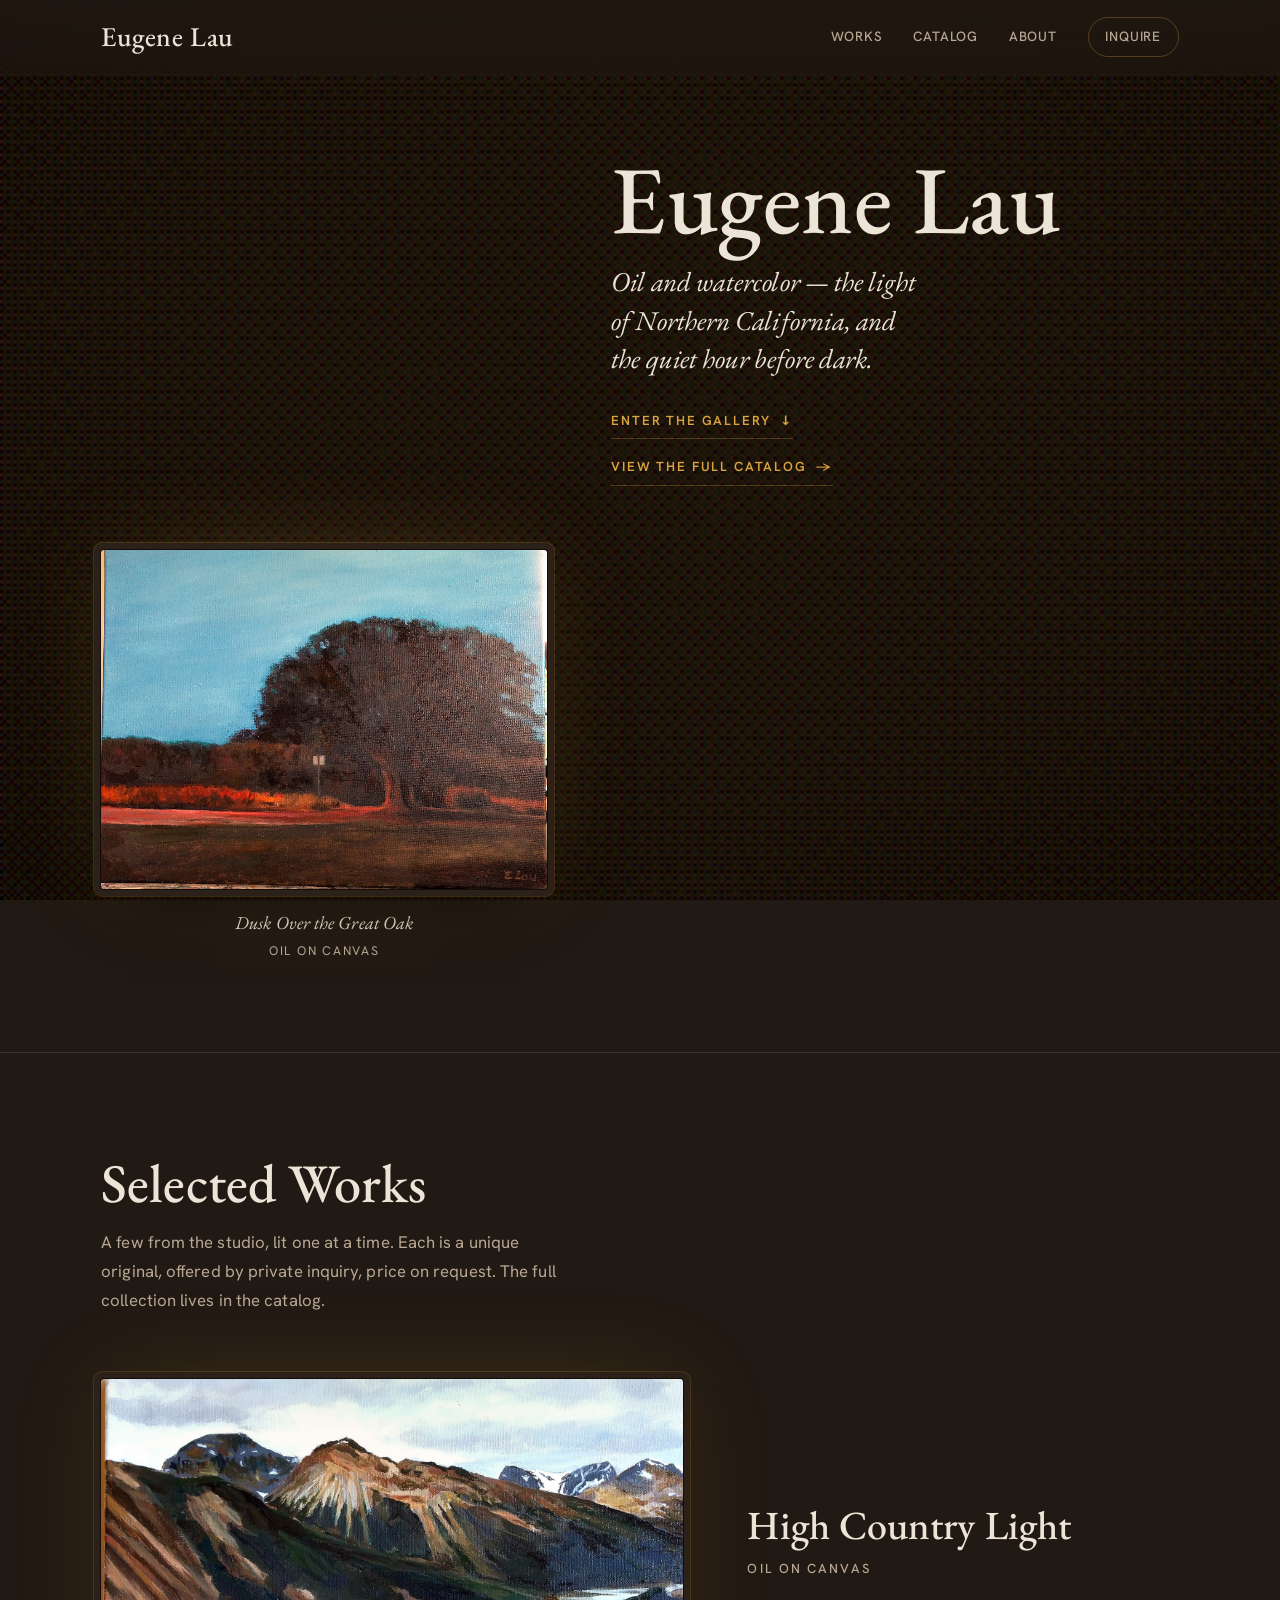
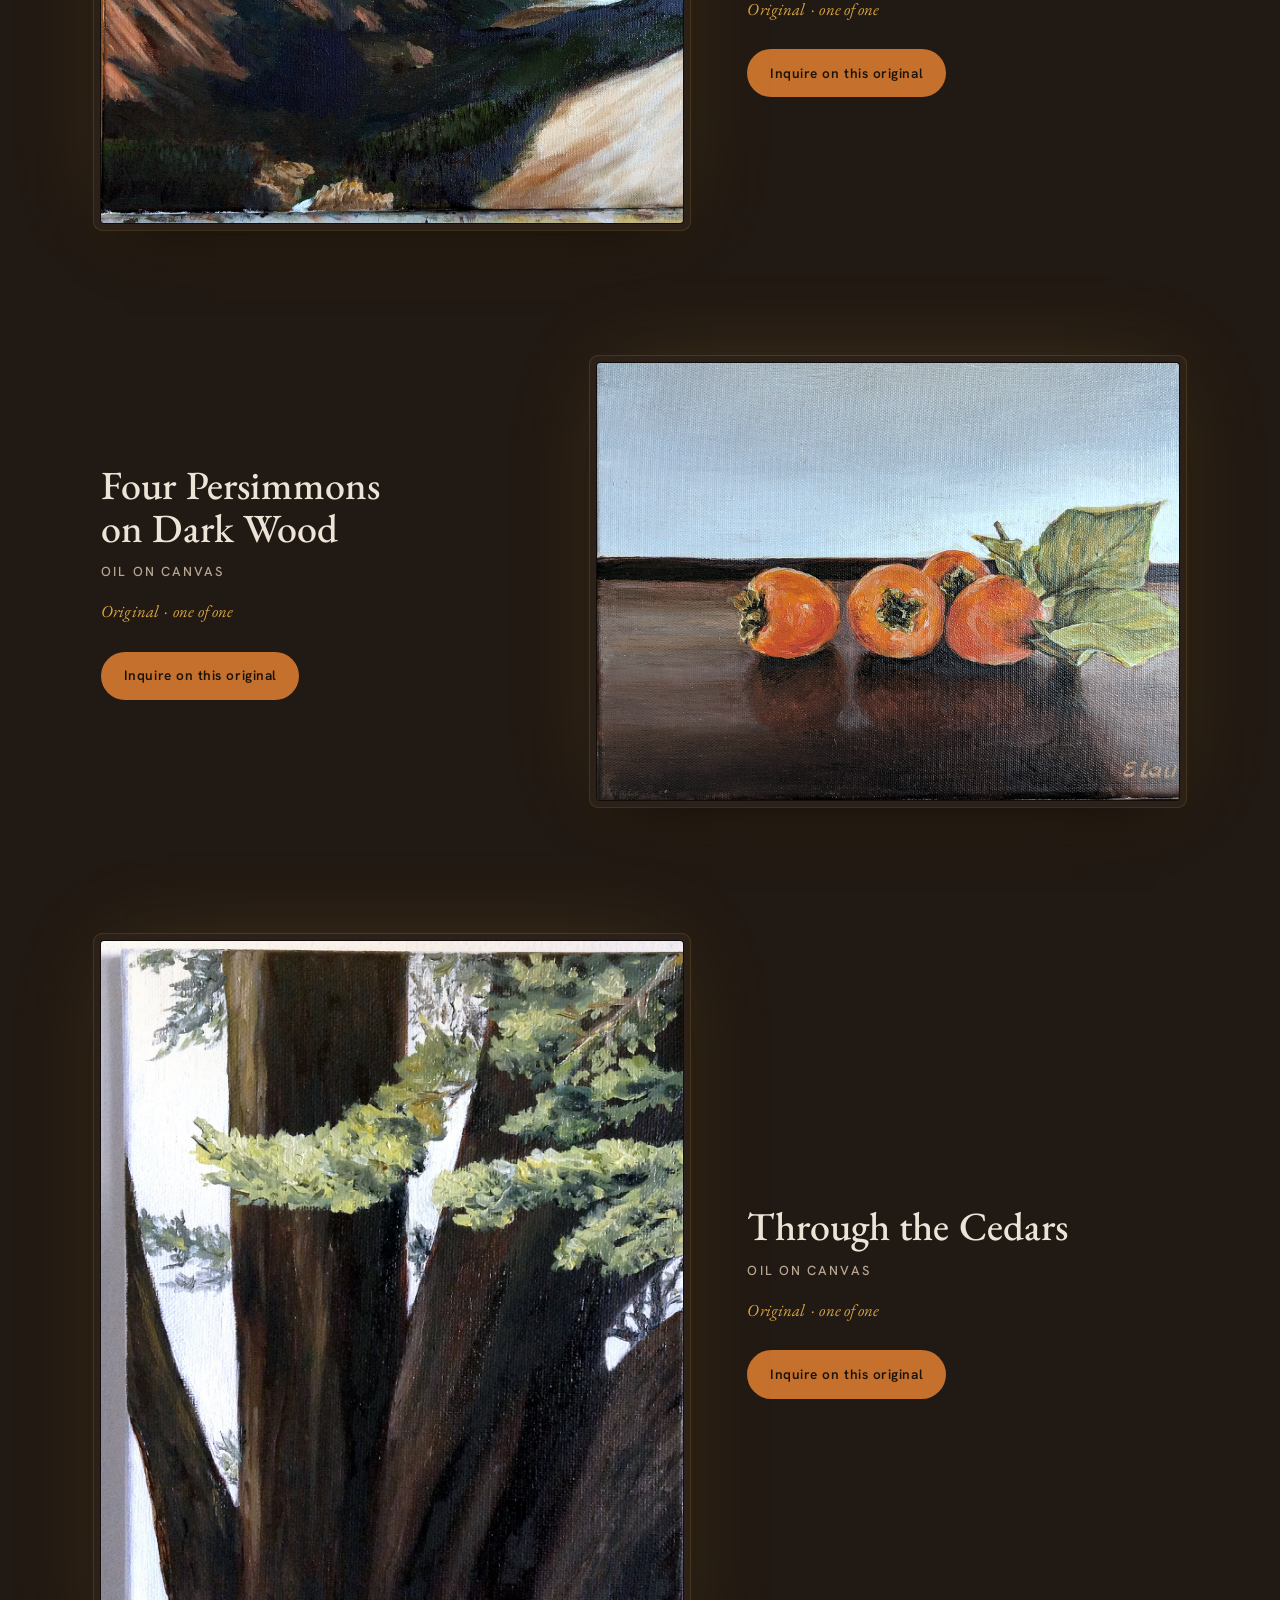
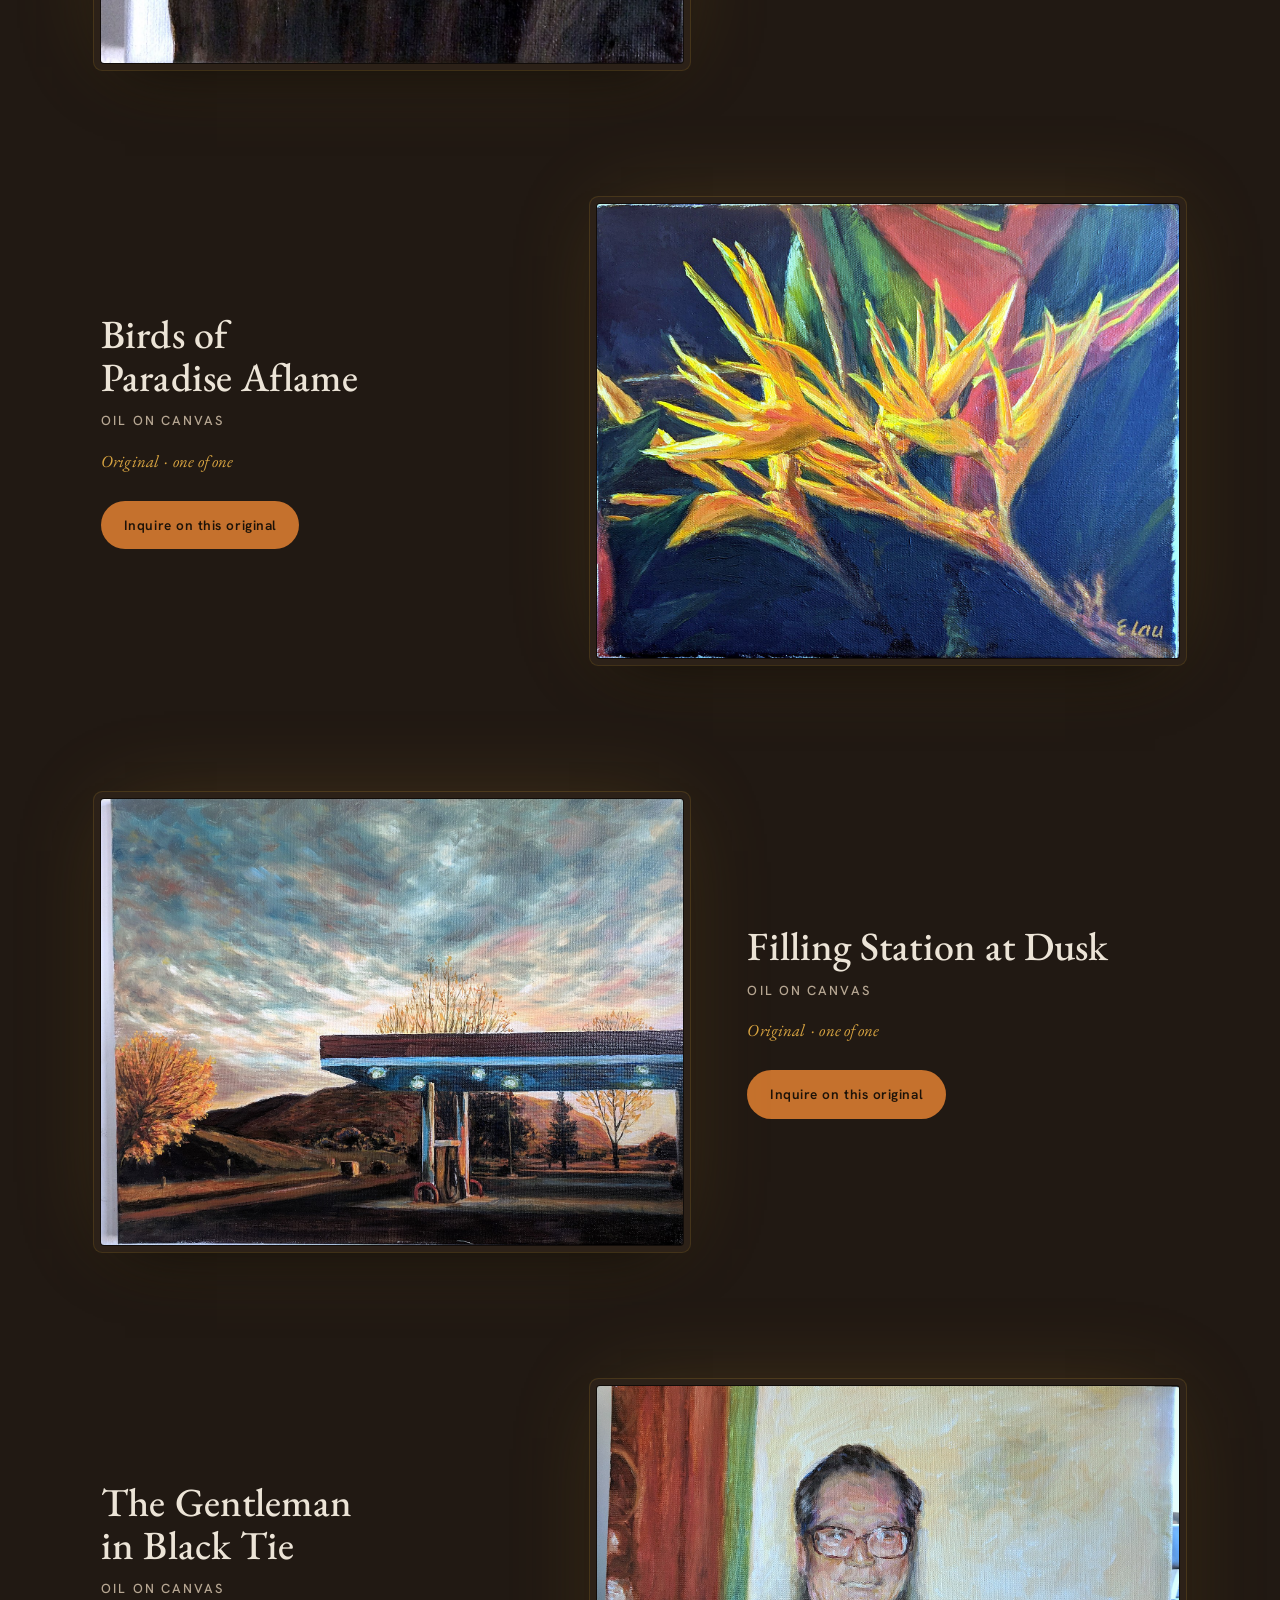
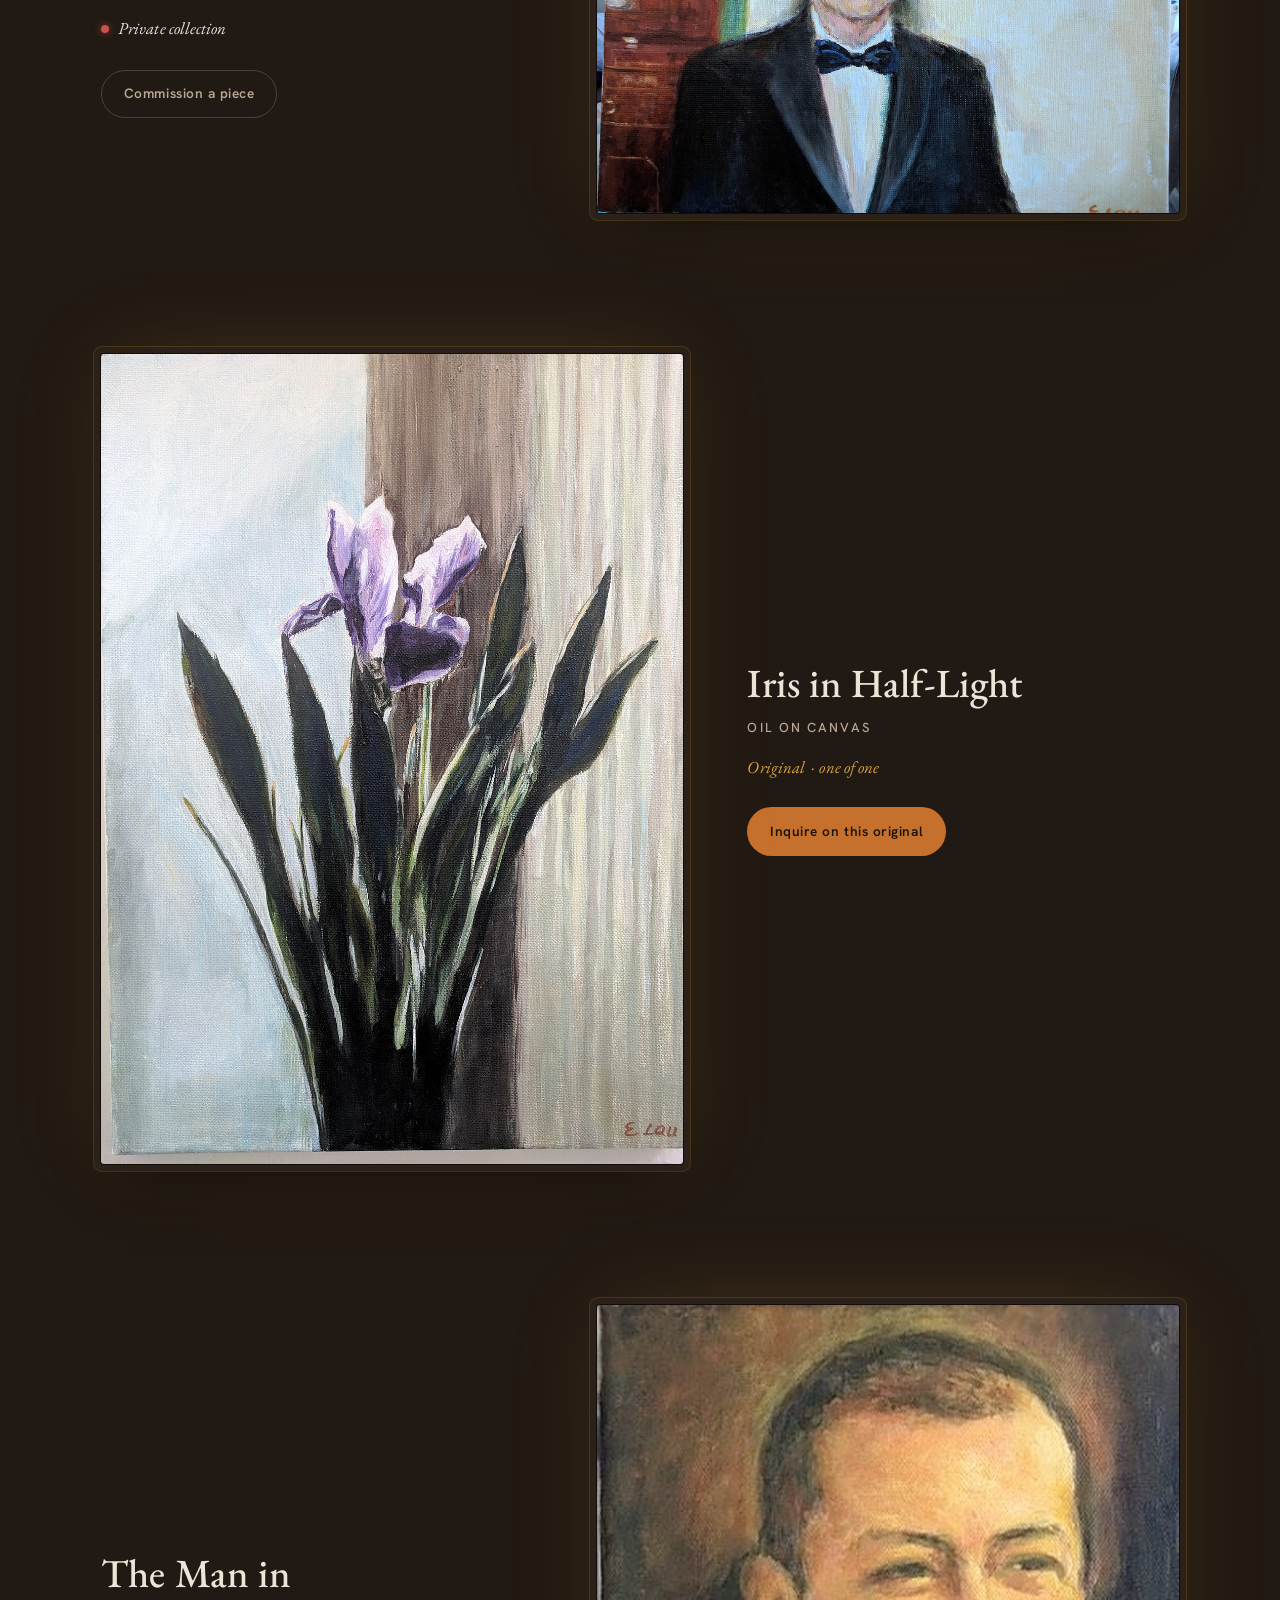
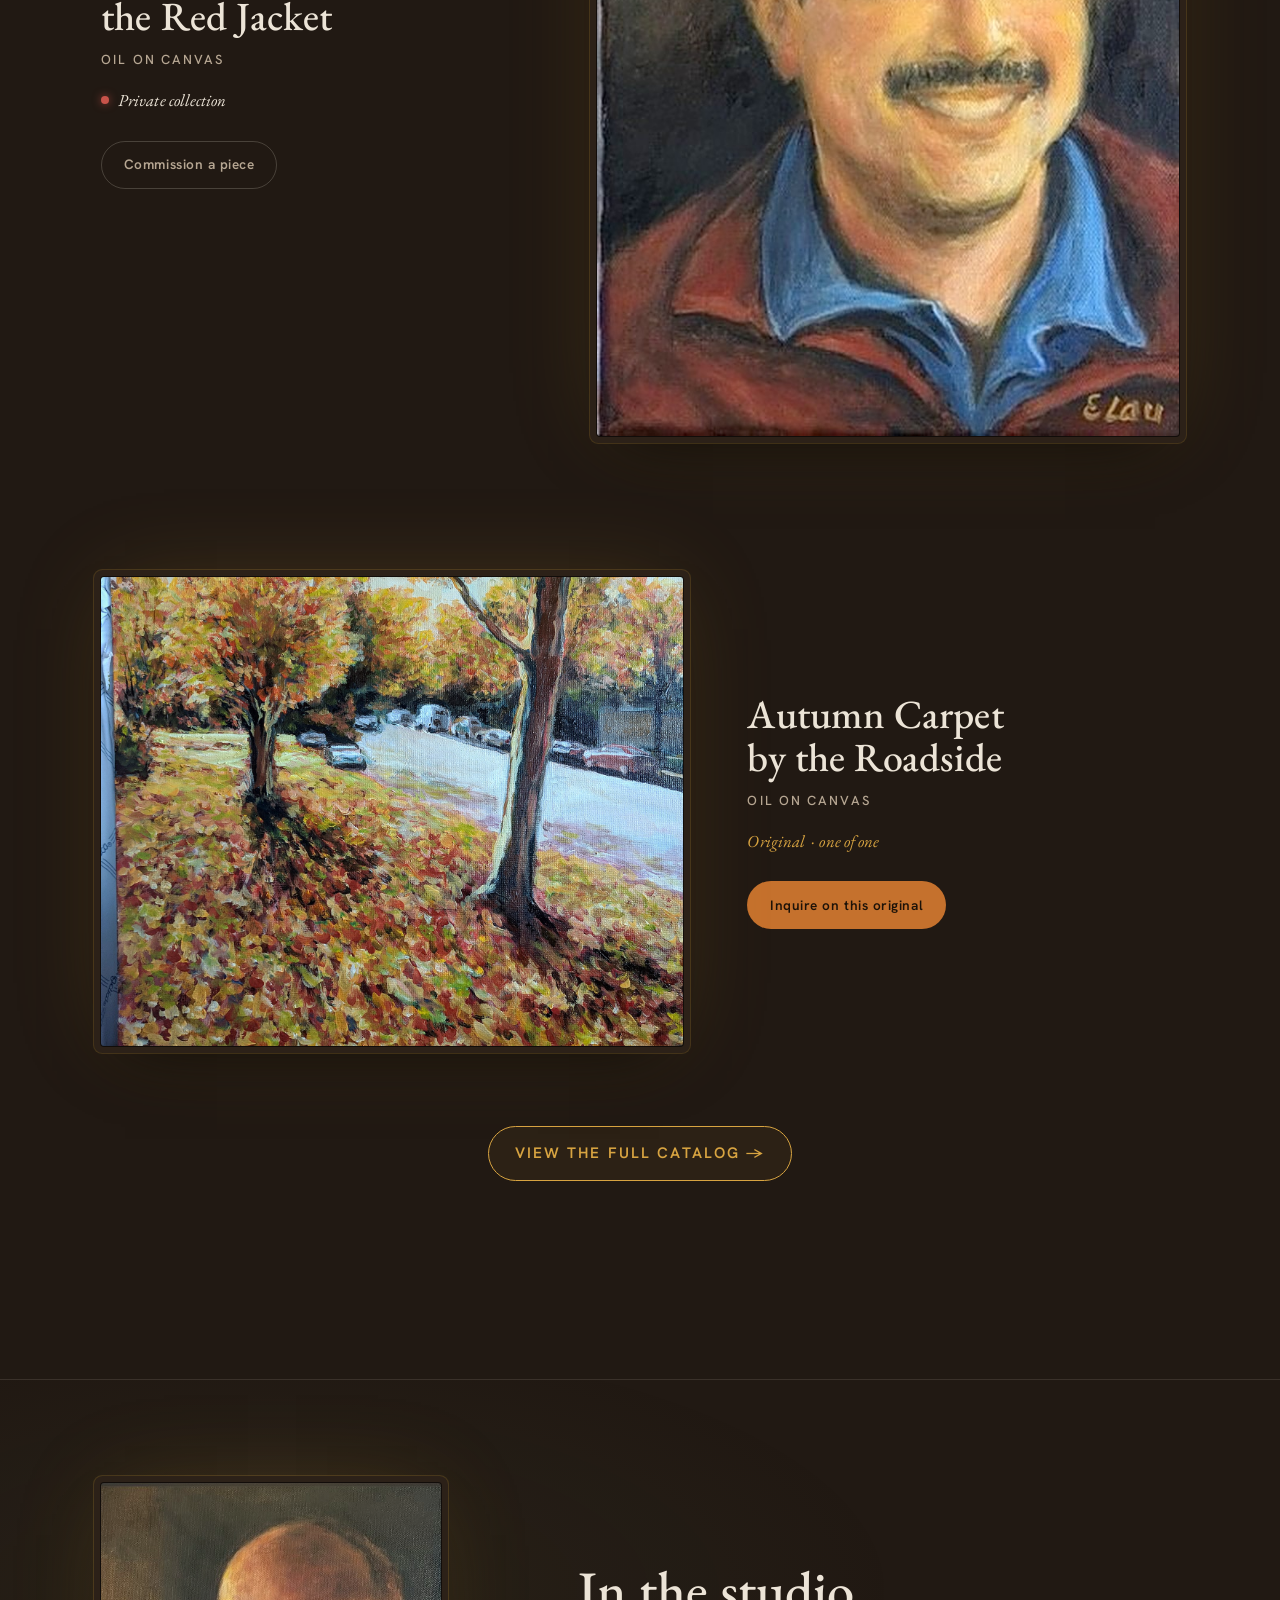
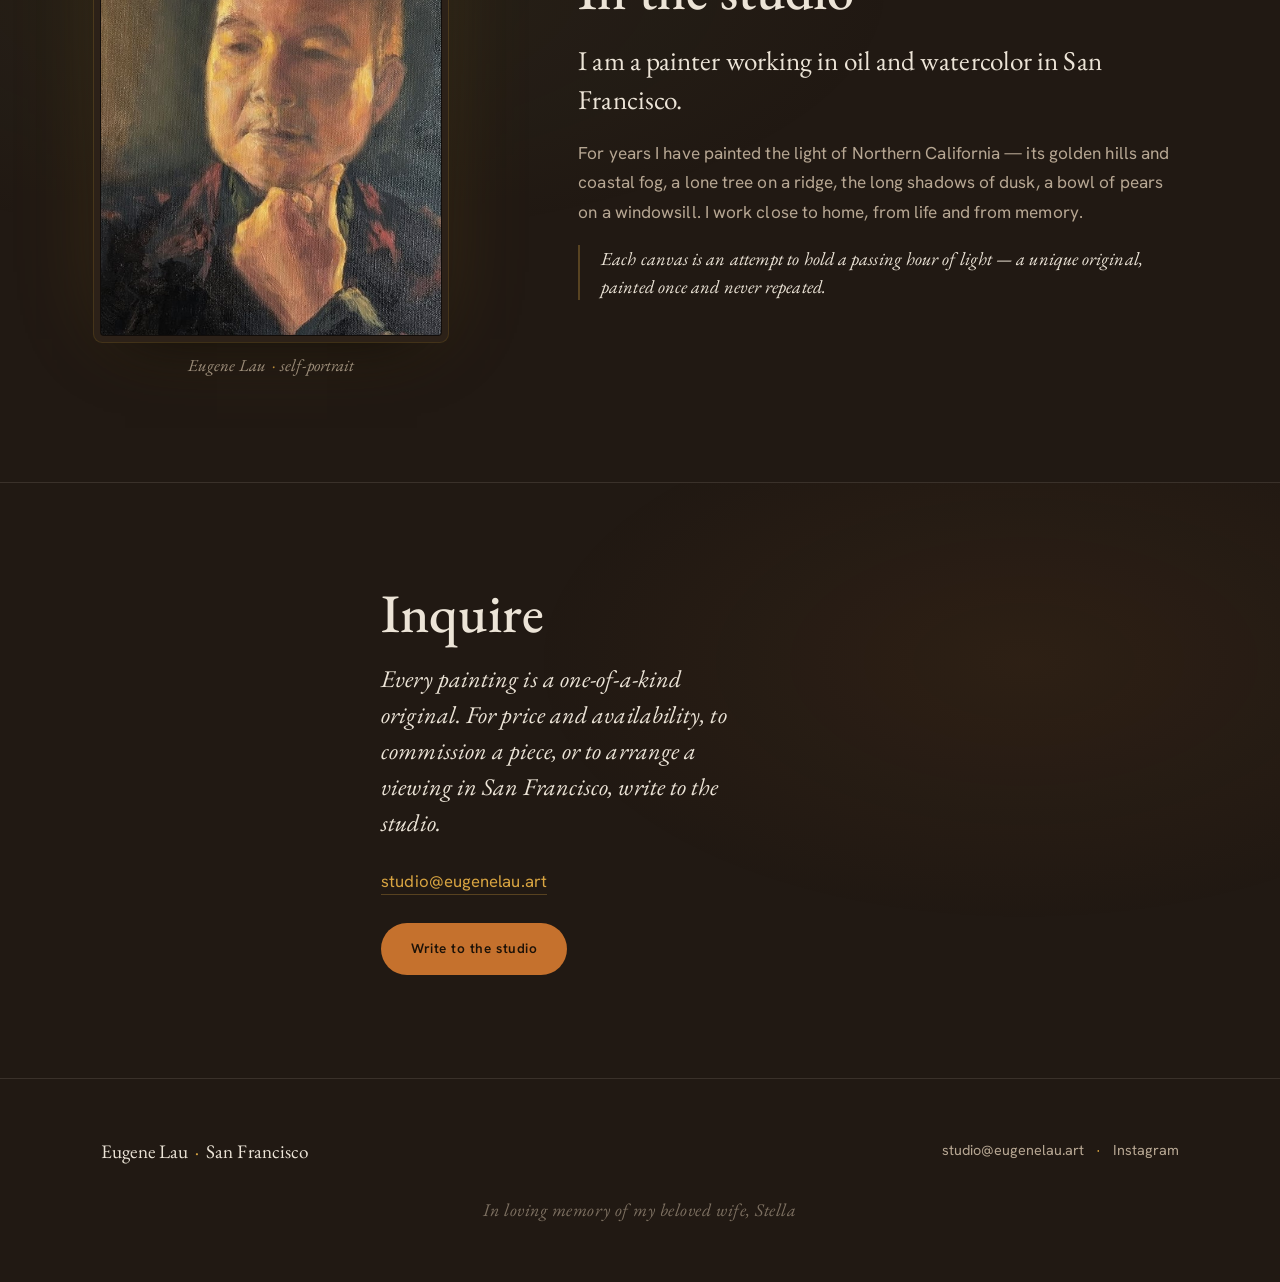
==== commit 42f5b243: "Change "catalogue" spelling to "catalog" site-wide, rename file Co-Authored-By: Claude Opus 4.8 (1M " ====
--- a/index.html
+++ b/index.html
@@ -21,7 +21,7 @@
     <a class="wordmark" href="#top" aria-label="Eugene Lau, home">Eugene&nbsp;Lau</a>
     <nav class="site-nav" aria-label="Primary">
       <a href="#works">Works</a>
-      <a href="catalogue.html">Catalogue</a>
+      <a href="catalog.html">Catalog</a>
       <a href="#about">About</a>
       <a href="#inquire" class="nav-cta">Inquire</a>
     </nav>
@@ -46,7 +46,7 @@
       <p class="hero-tagline">Oil and watercolor &mdash; the light of Northern California, and the quiet hour before dark.</p>
       <div class="hero-ctas">
         <a class="enter-link" href="#works"><span>Enter the gallery</span><span class="enter-arrow" aria-hidden="true">&#8595;</span></a>
-        <a class="enter-link" href="catalogue.html"><span>View the full catalogue</span><span aria-hidden="true">&#8594;</span></a>
+        <a class="enter-link" href="catalog.html"><span>View the full catalog</span><span aria-hidden="true">&#8594;</span></a>
       </div>
     </div>
   </section>
@@ -54,7 +54,7 @@
   <section class="works" id="works" aria-labelledby="works-heading">
     <div class="section-head">
       <h2 id="works-heading" class="section-title">Selected Works</h2>
-      <p class="section-lede">A few from the studio, lit one at a time. Each is a unique original, offered by private inquiry, price on request. The full collection lives in the catalogue.</p>
+      <p class="section-lede">A few from the studio, lit one at a time. Each is a unique original, offered by private inquiry, price on request. The full collection lives in the catalog.</p>
     </div>
     <ol class="work-list">
       <li class="work reveal" data-glow>
@@ -175,8 +175,8 @@
         </div>
       </li>
     </ol>
-    <div class="catalogue-cta">
-      <a href="catalogue.html">View the full catalogue &#8594;</a>
+    <div class="catalog-cta">
+      <a href="catalog.html">View the full catalog &#8594;</a>
     </div>
   </section>
 
--- a/styles.css
+++ b/styles.css
@@ -976,10 +976,10 @@
   html { scroll-behavior: auto; }
 }
 
-/* ===== catalogue + exact-fit frames ===== */
+/* ===== catalog + exact-fit frames ===== */
 .frame--exact img { transform: none; }
-.catalogue-head { max-width: var(--maxw); margin: 0 auto; padding: clamp(2.5rem,7vw,5rem) var(--gutter) 1rem; }
-.catalogue-head .section-title { font-size: clamp(2rem,5vw,3rem); }
+.catalog-head { max-width: var(--maxw); margin: 0 auto; padding: clamp(2.5rem,7vw,5rem) var(--gutter) 1rem; }
+.catalog-head .section-title { font-size: clamp(2rem,5vw,3rem); }
 .c-filter { display:flex; flex-wrap:wrap; gap:.5rem; max-width:var(--maxw); margin:1rem auto 2.4rem; padding:0 var(--gutter); }
 .c-filter button { font-family:var(--ff-body); font-size:.76rem; font-weight:500; letter-spacing:.07em; text-transform:uppercase; color:var(--taupe); background:transparent; border:1px solid var(--hair); border-radius:999px; padding:.42rem .95rem; cursor:pointer; transition:color .25s var(--ease), background .25s var(--ease), border-color .25s var(--ease); }
 .c-filter button:hover { color:var(--parchment); border-color:var(--amber-hair); }
@@ -1003,8 +1003,8 @@
 }
 .c-inquire:hover, .c-inquire:focus-visible { opacity: 1; border-color: var(--amber); }
 .c-sold { color:#d2685c; } .c-avail { color:#8a9a63; }
-.catalogue-cta { max-width:var(--maxw); margin:0 auto; padding:clamp(3rem,7vw,5rem) var(--gutter) clamp(3rem,8vw,6rem); text-align:center; }
-.catalogue-cta a {
+.catalog-cta { max-width:var(--maxw); margin:0 auto; padding:clamp(3rem,7vw,5rem) var(--gutter) clamp(3rem,8vw,6rem); text-align:center; }
+.catalog-cta a {
   display:inline-flex; align-items:center; gap:0.7rem;
   font-family:var(--ff-body); font-size:0.95rem; font-weight:600;
   letter-spacing:0.14em; text-transform:uppercase; color:var(--amber);
@@ -1012,4 +1012,4 @@
   background:rgba(216,164,65,0.06); box-shadow:0 0 0 0 var(--amber-hair);
   transition:color .25s var(--ease), background .25s var(--ease), box-shadow .25s var(--ease), gap .25s var(--ease);
 }
-.catalogue-cta a:hover { color:var(--umber); background:var(--amber); box-shadow:0 0 28px var(--amber-hair); gap:1rem; }
+.catalog-cta a:hover { color:var(--umber); background:var(--amber); box-shadow:0 0 28px var(--amber-hair); gap:1rem; }
